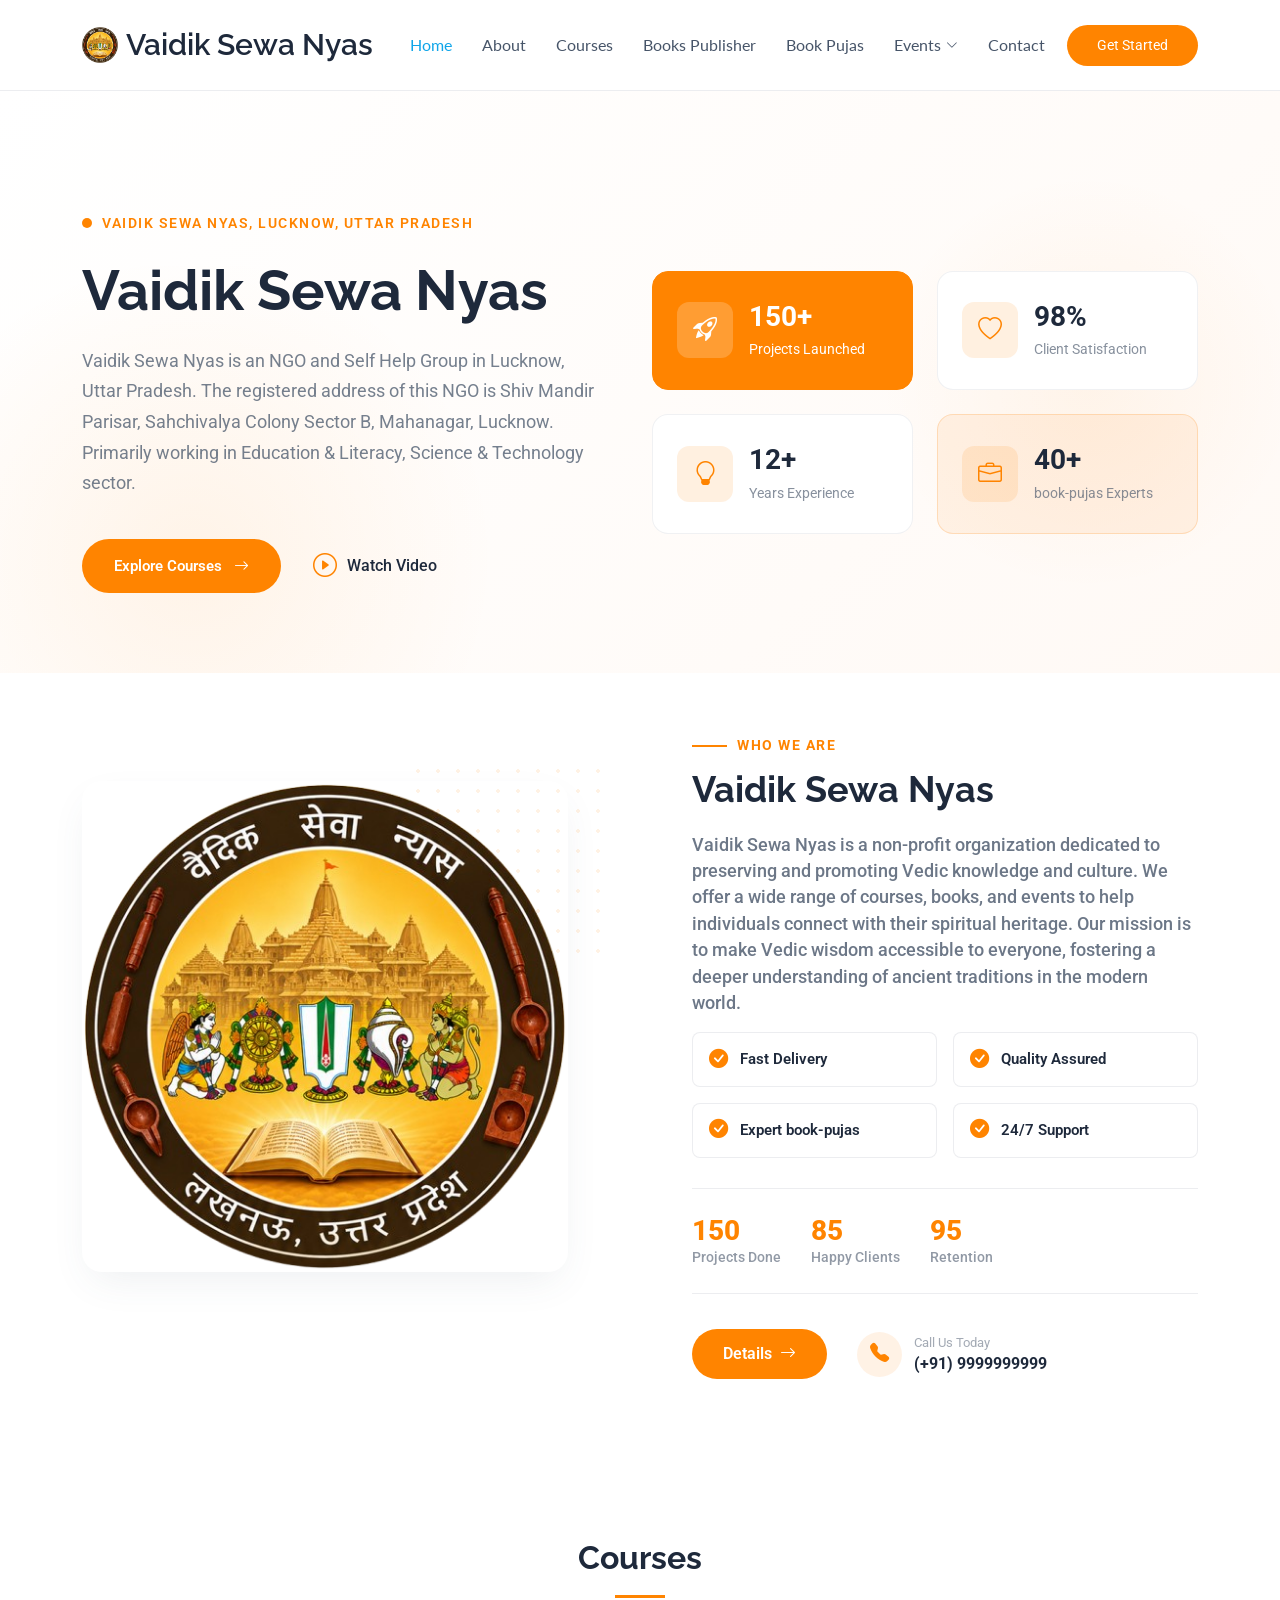
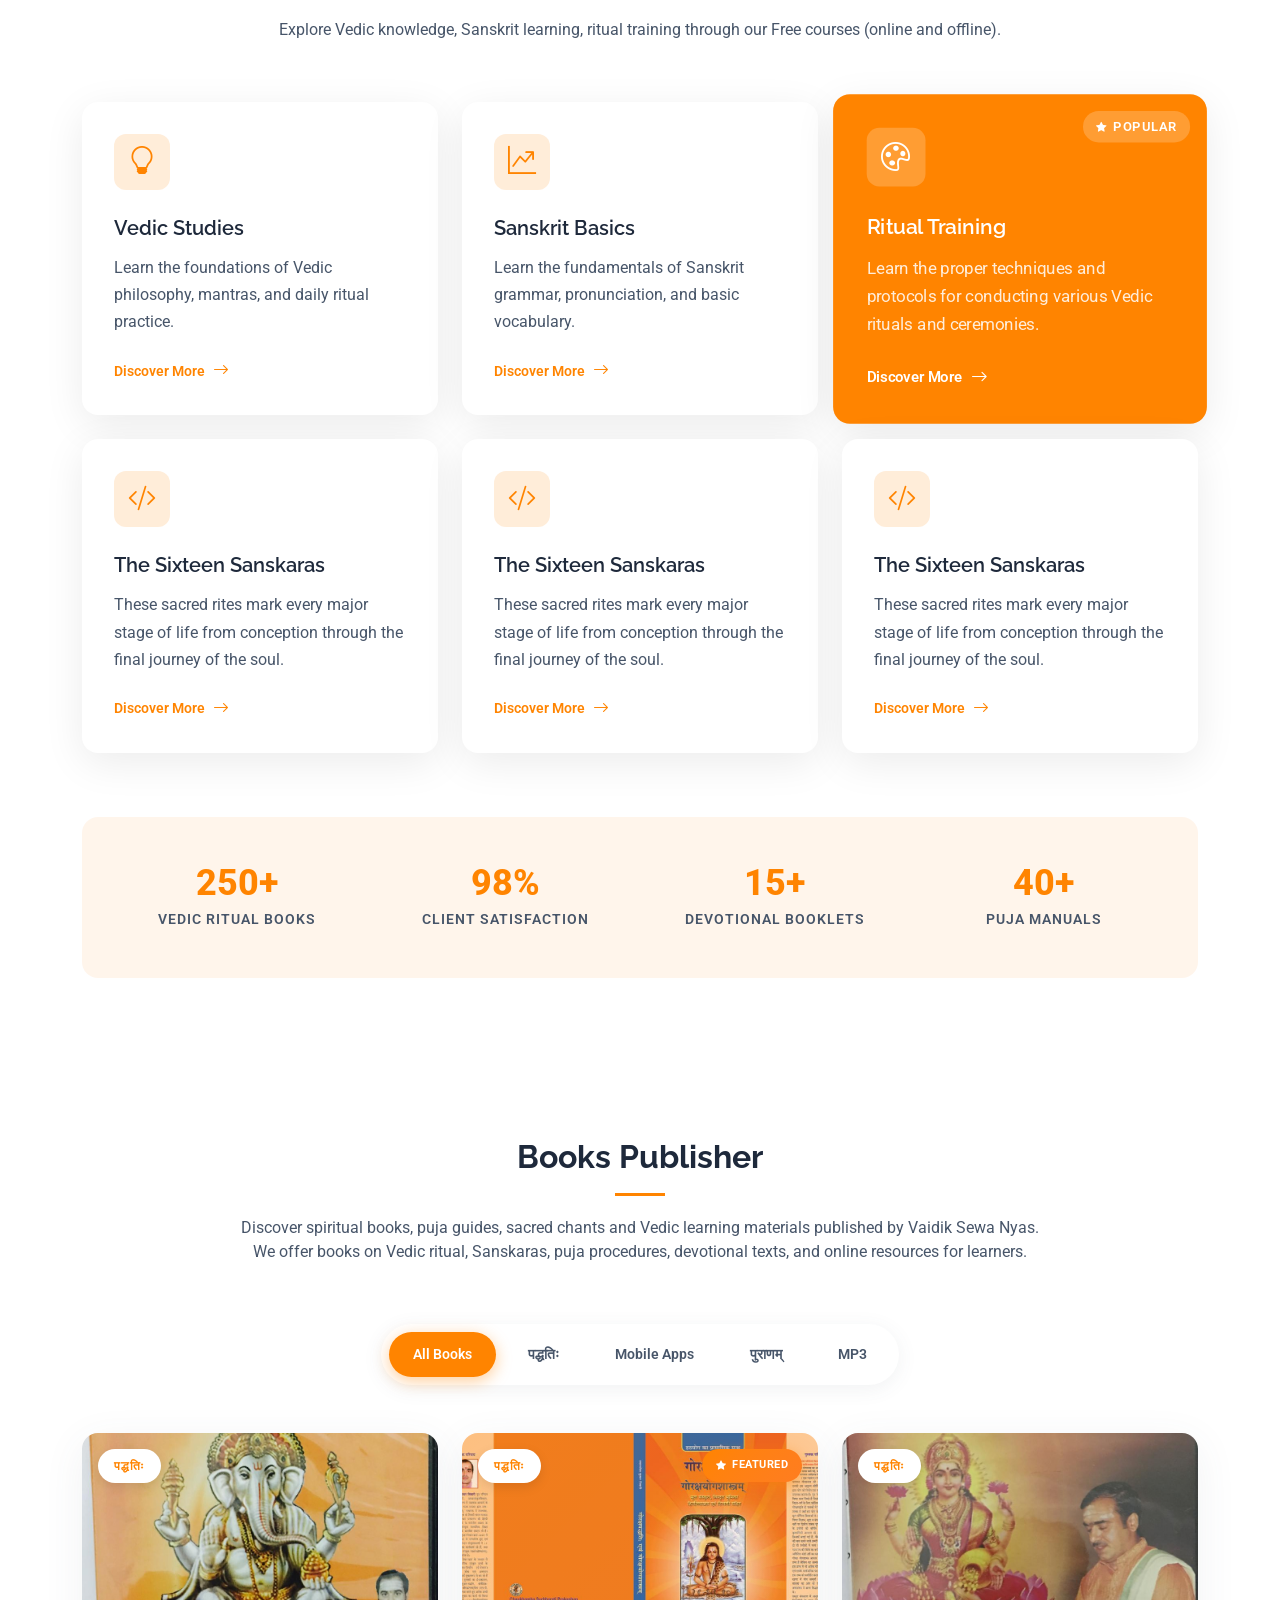
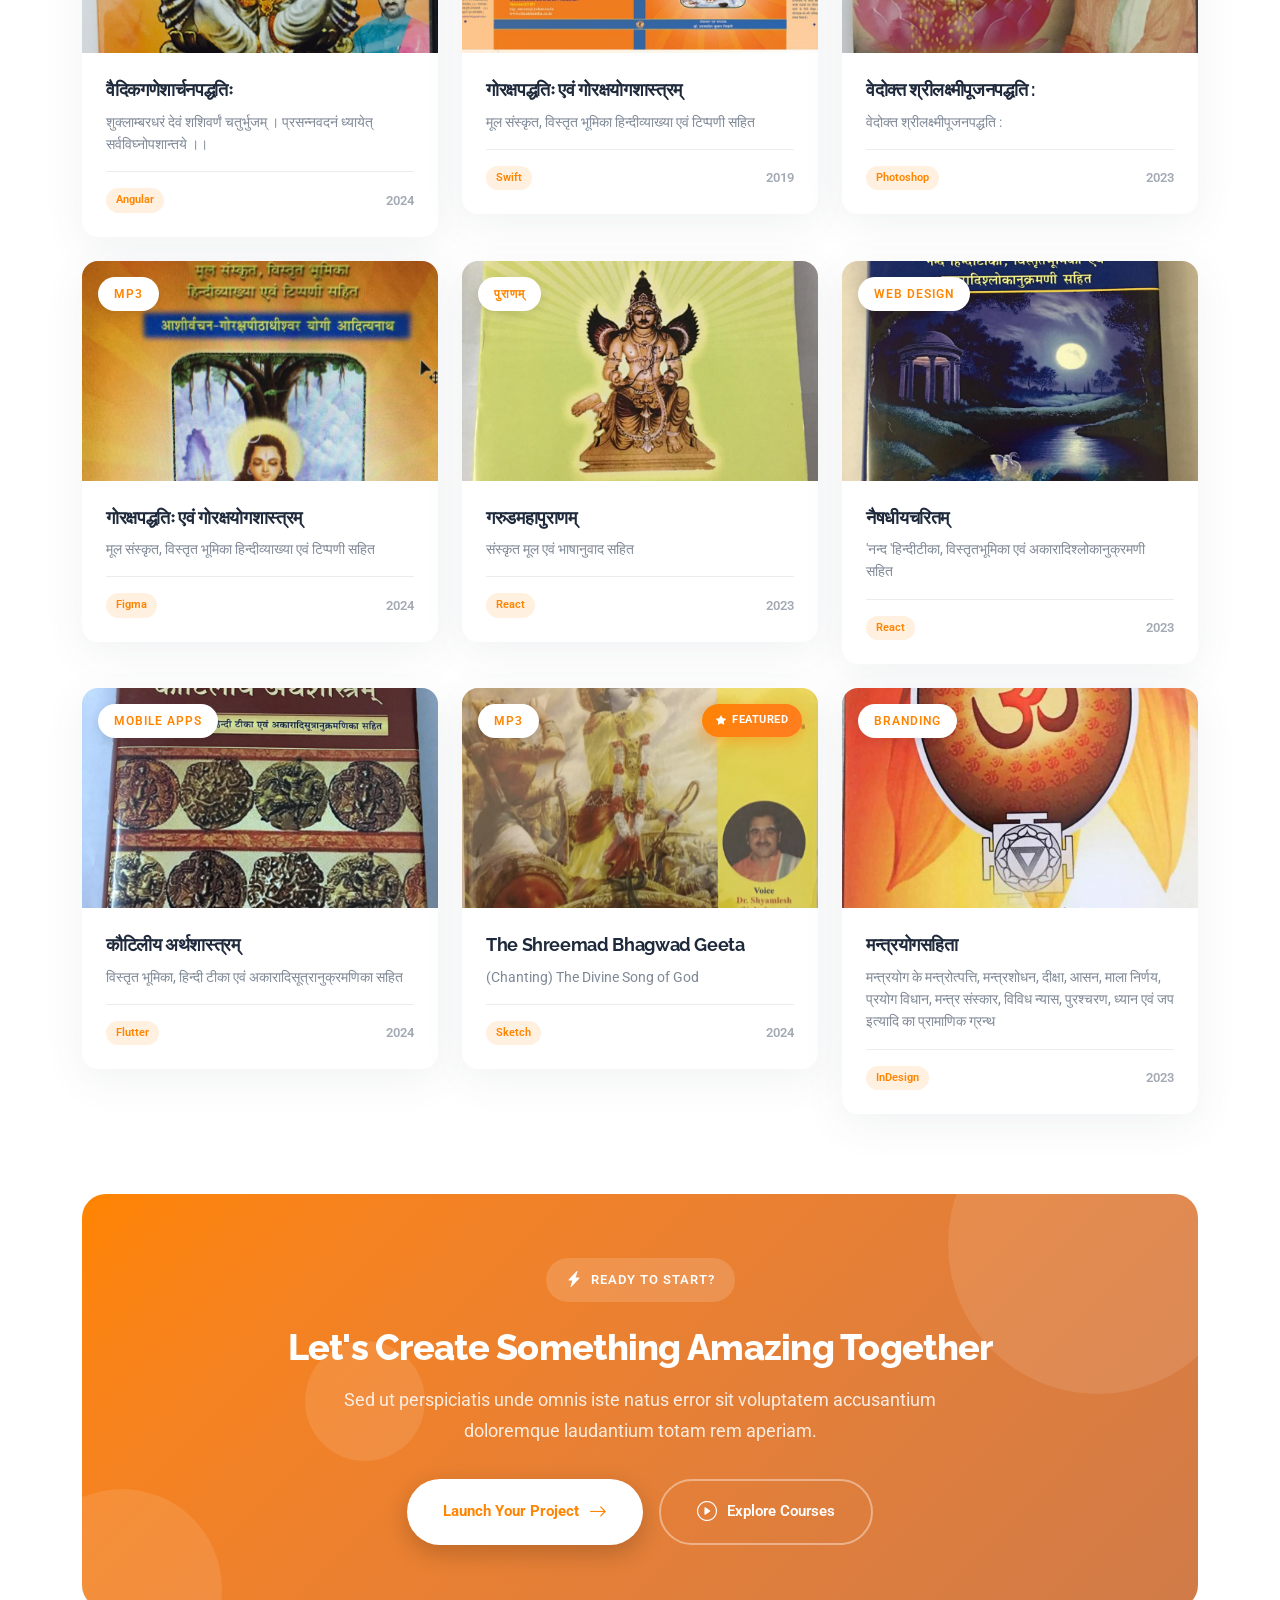
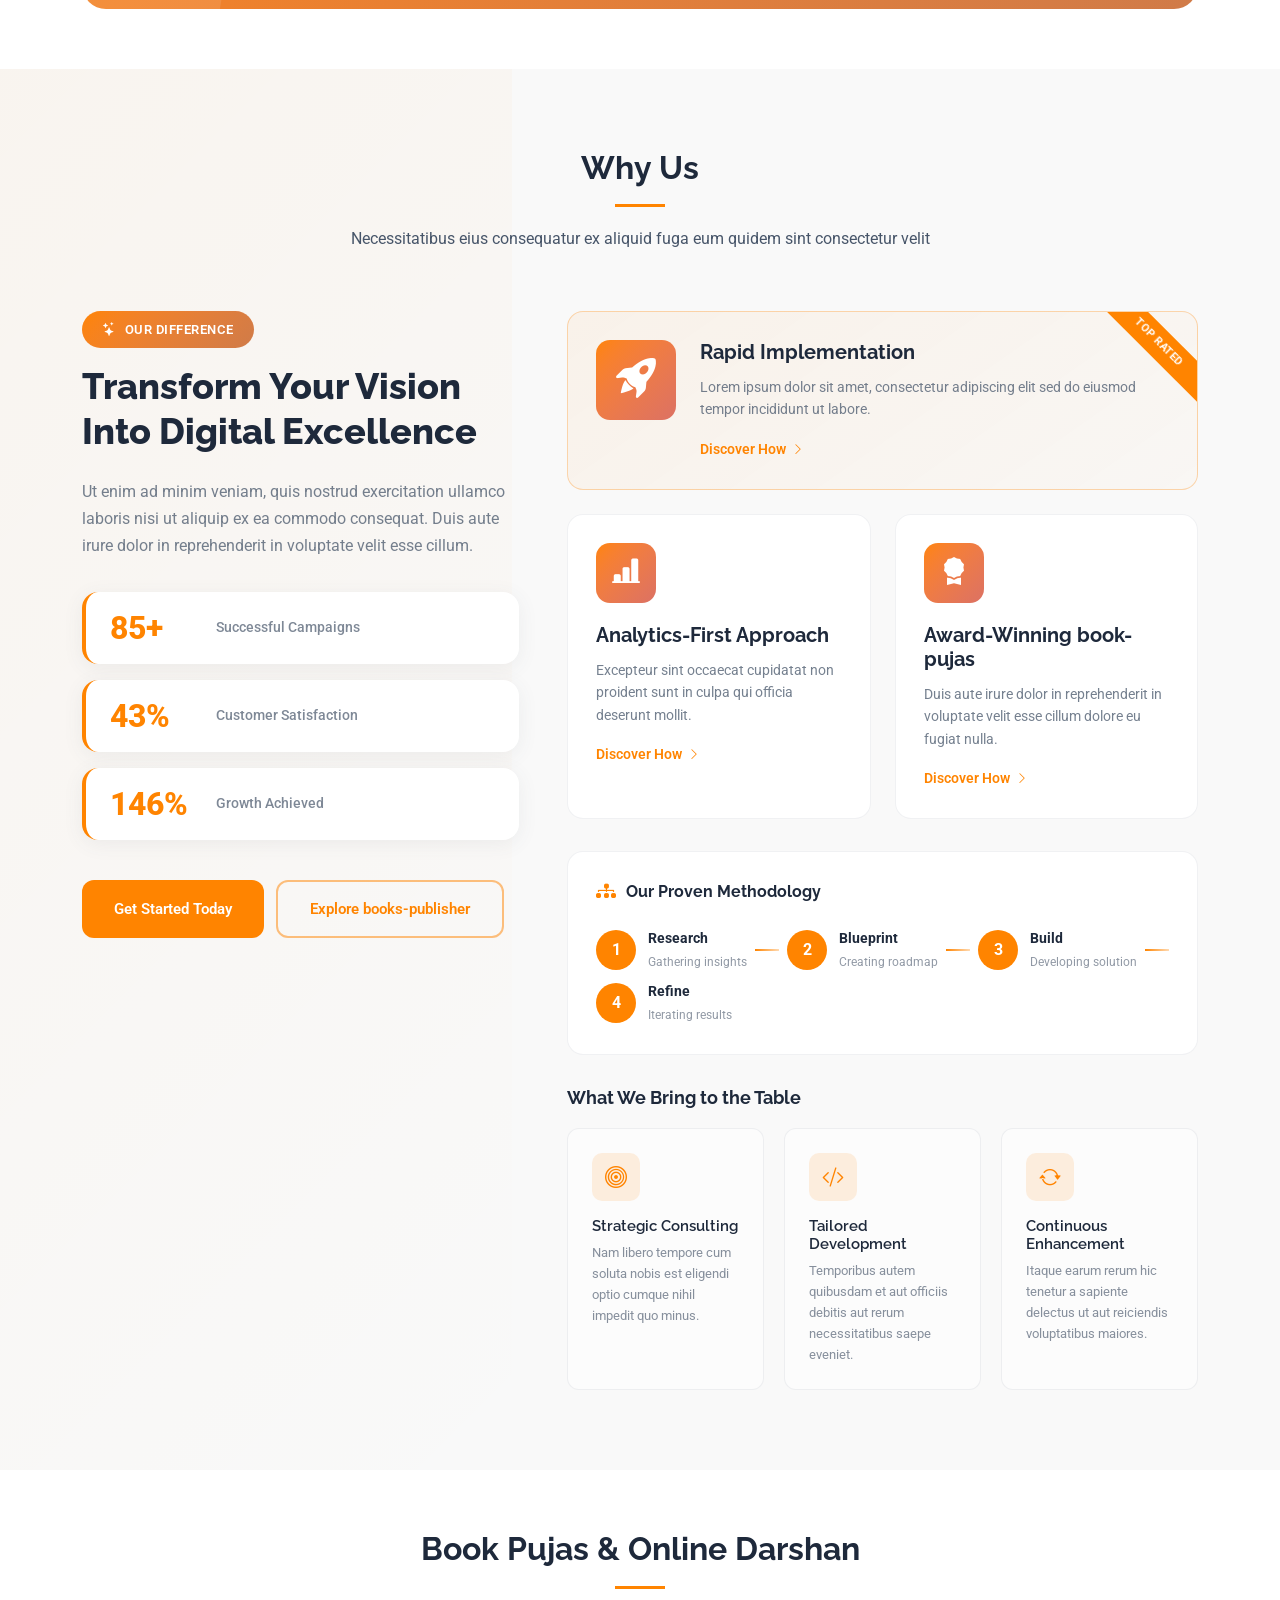
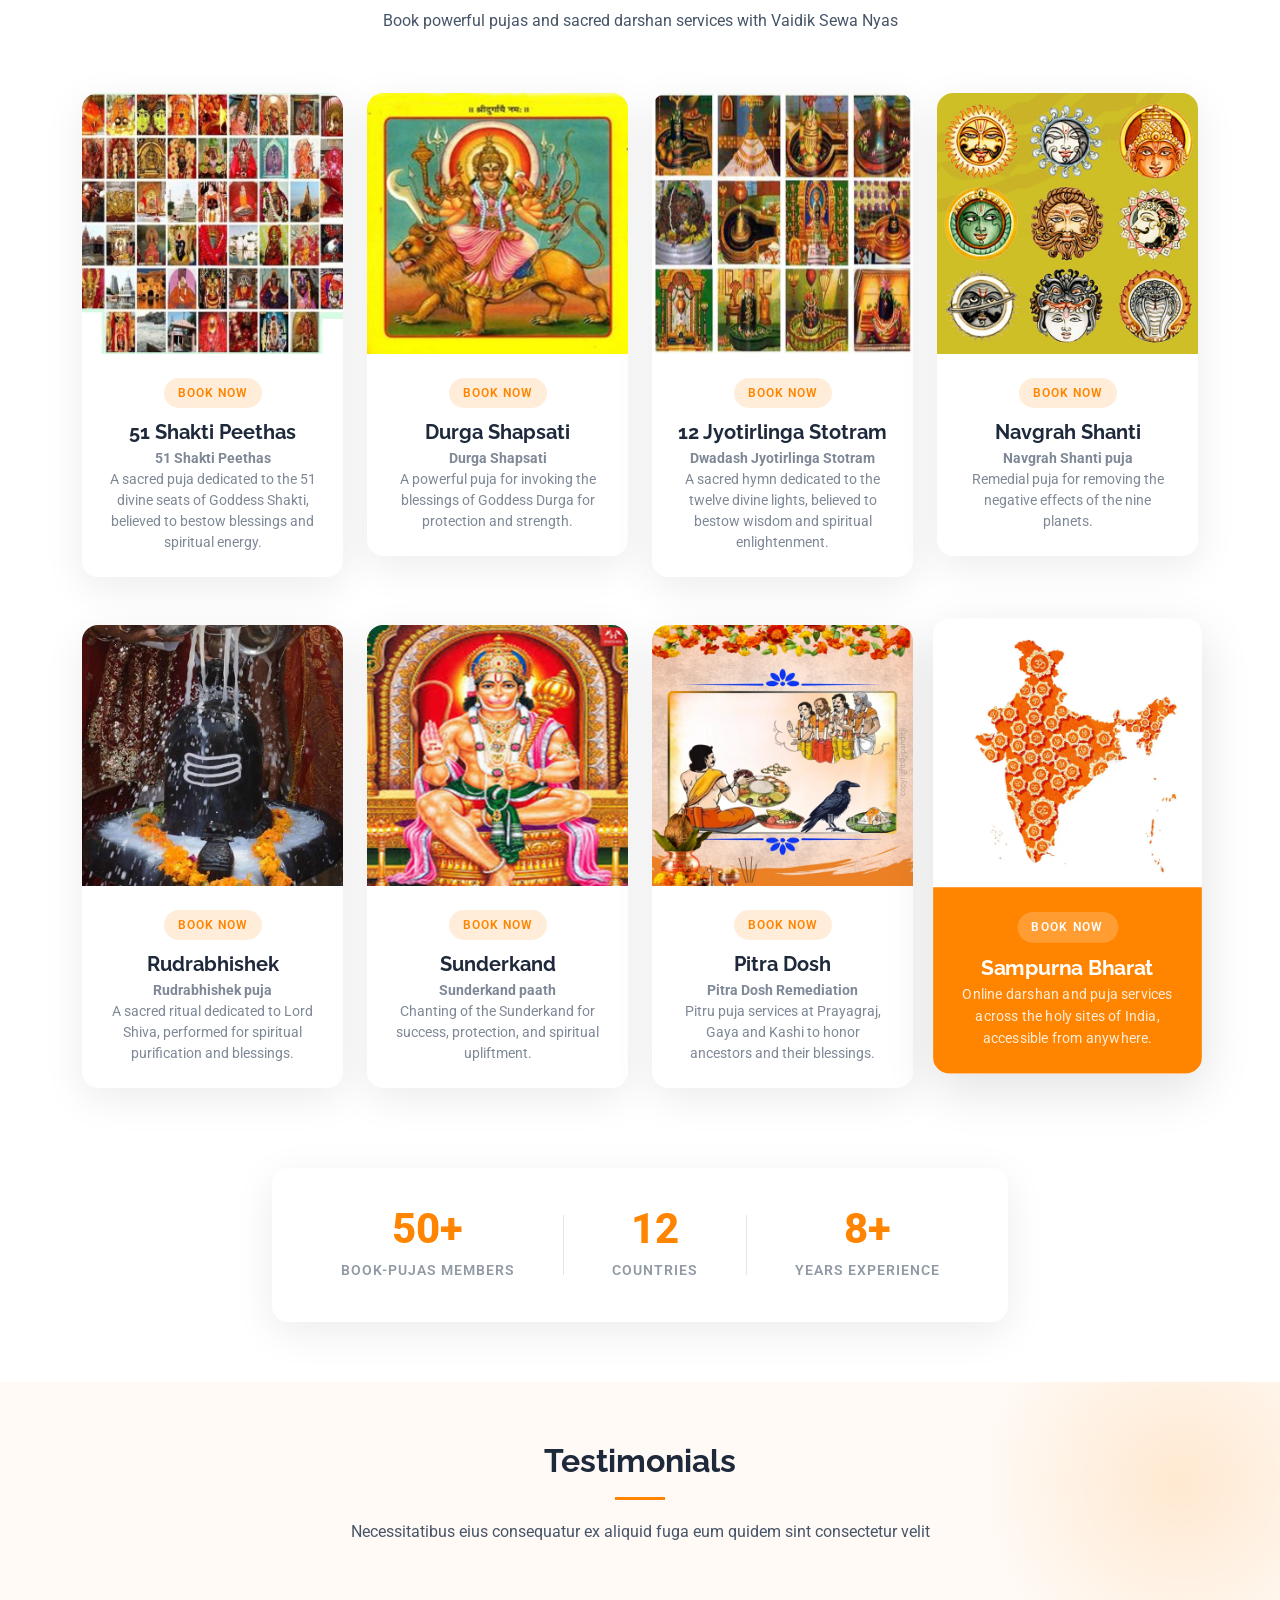
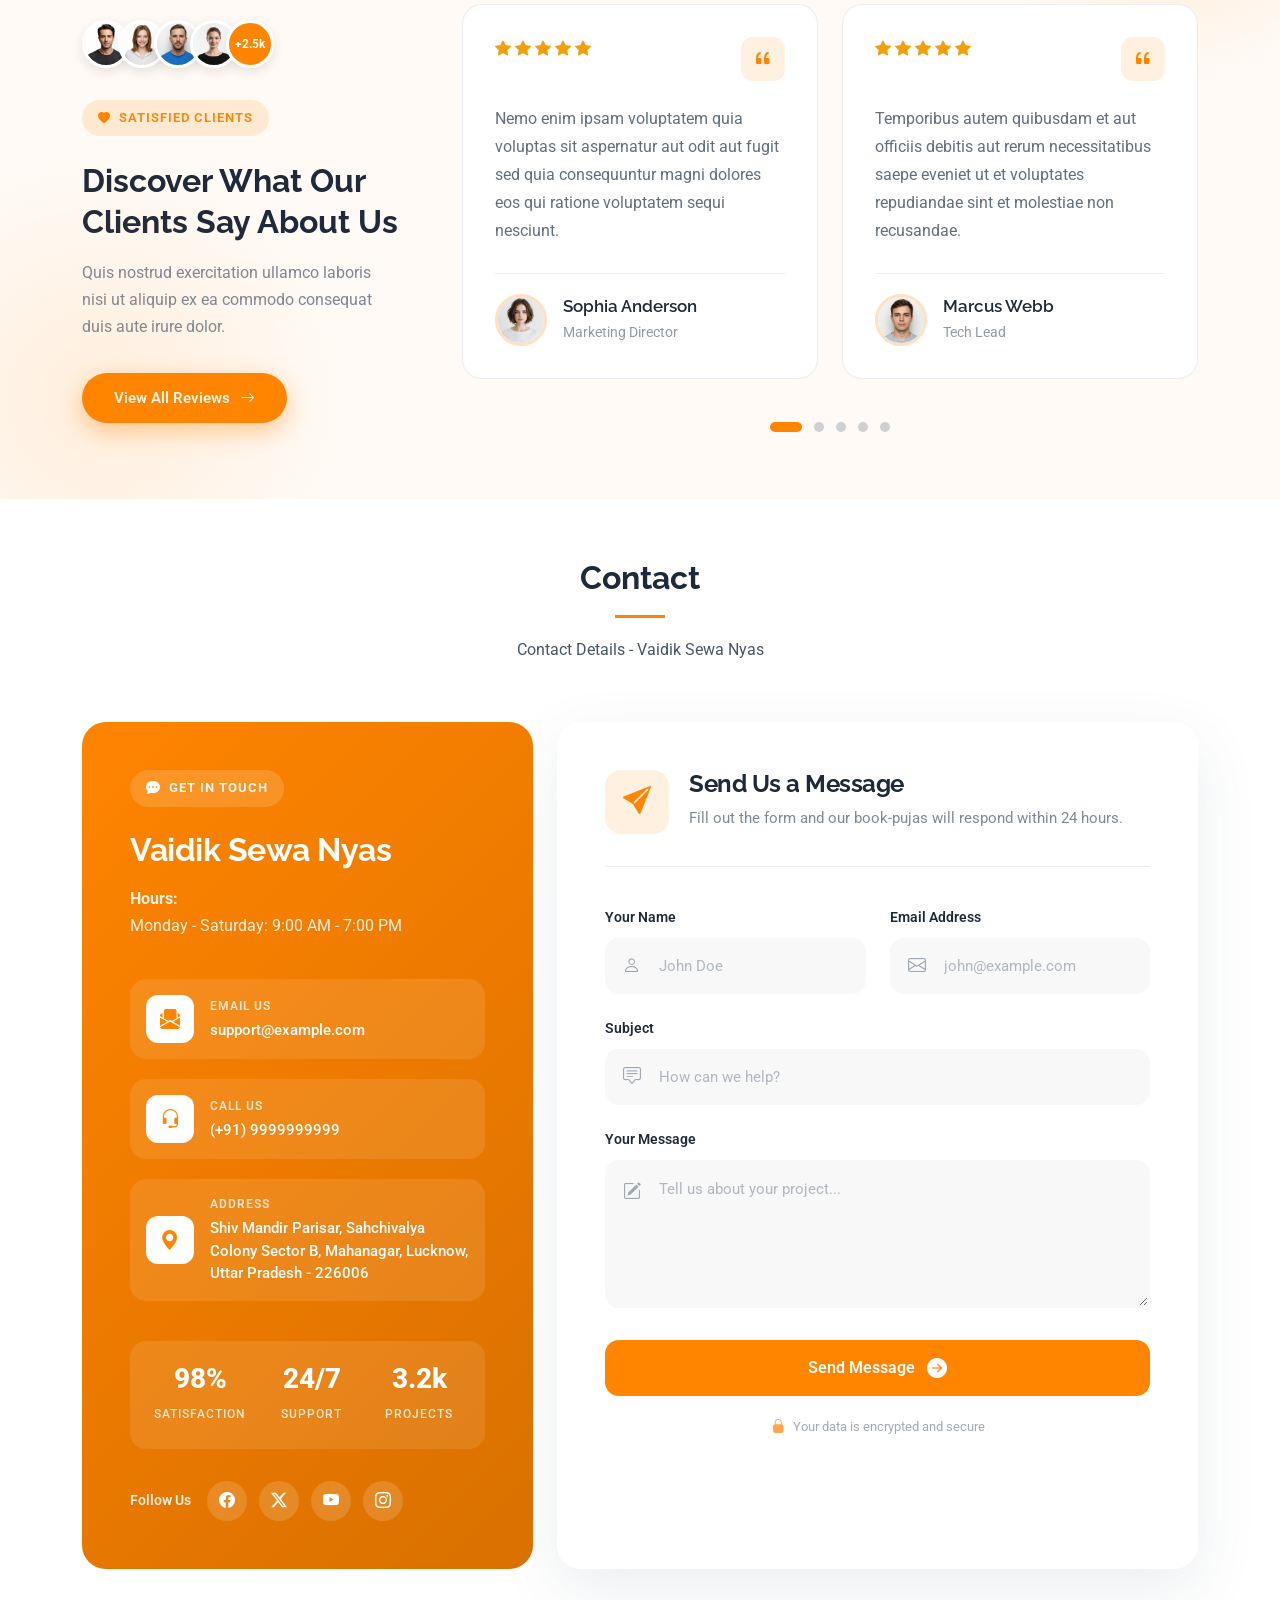
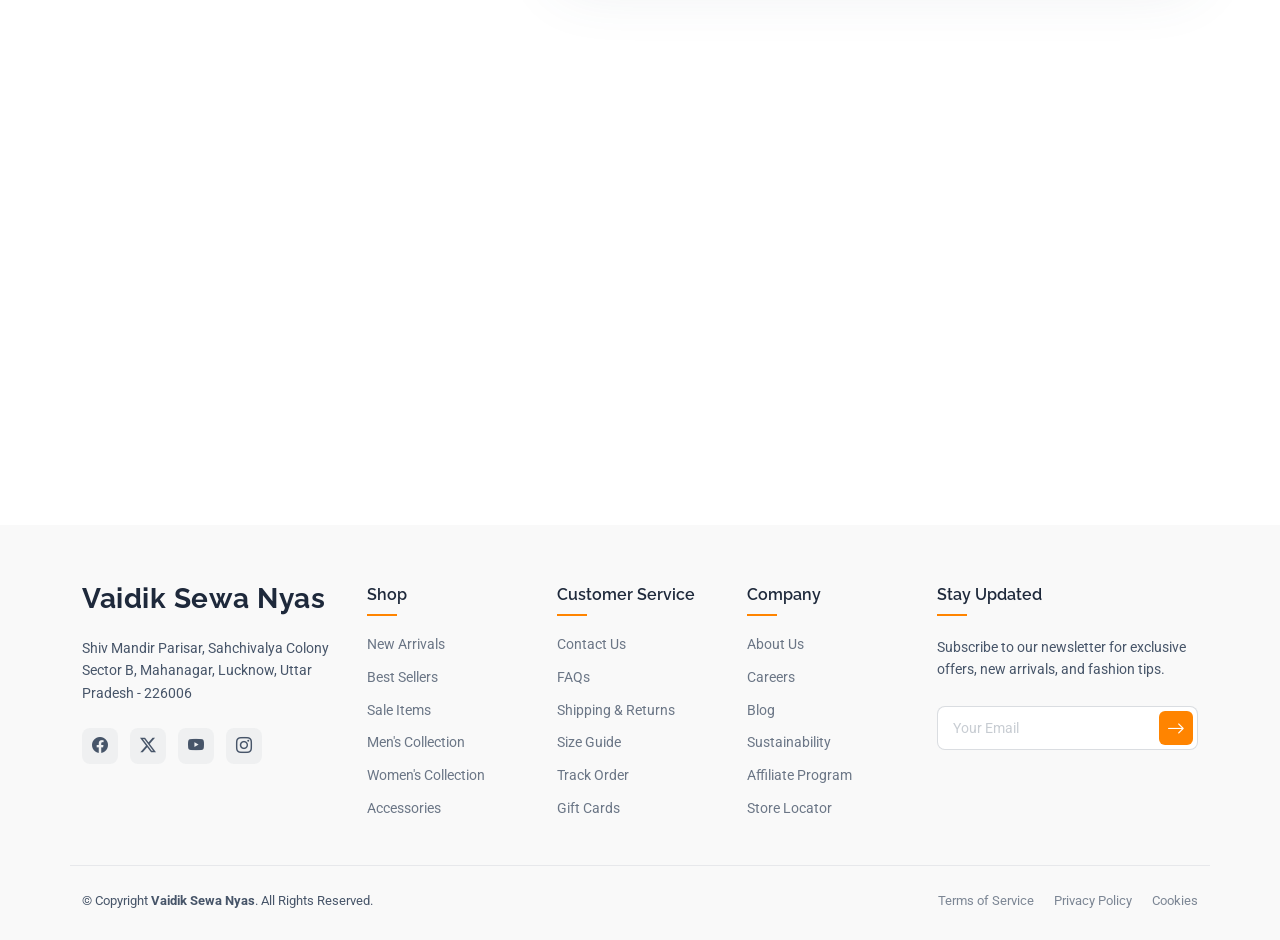
==== index.html @ 961be1db "first commit" ====
<!DOCTYPE html>
<html lang="en">

<head>
  <meta charset="utf-8">
  <meta content="width=device-width, initial-scale=1.0" name="viewport">
  <title>Vaidik Sewa Nyas</title>
  <meta name="description" content="">
  <meta name="keywords" content="">

  <!-- Favicons -->
  <link href="assets/images/favicon.png" rel="icon">
  <link href="assets/images/vaidiksewanyas.png" rel="apple-touch-icon">

  <!-- Fonts -->
  <link href="https://fonts.googleapis.com" rel="preconnect">
  <link href="https://fonts.gstatic.com" rel="preconnect" crossorigin>
  <link href="https://fonts.googleapis.com/css2?family=Roboto:ital,wght@0,100;0,300;0,400;0,500;0,700;0,900;1,100;1,300;1,400;1,500;1,700;1,900&family=Lato:ital,wght@0,100;0,300;0,400;0,700;0,900;1,100;1,300;1,400;1,700;1,900&family=Raleway:ital,wght@0,100;0,200;0,300;0,400;0,500;0,600;0,700;0,800;0,900;1,100;1,200;1,300;1,400;1,500;1,600;1,700;1,800;1,900&display=swap" rel="stylesheet">

  <!-- Vendor CSS Files -->
  <link href="assets/vendor/bootstrap/css/bootstrap.min.css" rel="stylesheet">
  <link href="assets/vendor/bootstrap-icons/bootstrap-icons.css" rel="stylesheet">
  <link href="assets/vendor/aos/aos.css" rel="stylesheet">
  <link href="assets/vendor/glightbox/css/glightbox.min.css" rel="stylesheet">
  <link href="assets/vendor/swiper/swiper-bundle.min.css" rel="stylesheet">

  <!-- Main CSS File -->
  <link href="assets/css/style.css" rel="stylesheet">

</head>

<!-- Elfsight Website Translator | Untitled Website Translator -->
<script src="https://elfsightcdn.com/platform.js" async></script>
<div class="elfsight-app-fd6931a3-665e-41fb-b605-e12c8ddbf60c" data-elfsight-app-lazy></div>

<body class="index-page">

  <header id="header" class="header d-flex align-items-center sticky-top">
    <div class="container position-relative d-flex align-items-center justify-content-between">

      <a href="index.html" class="logo d-flex align-items-center me-auto me-xl-0">
        <!-- Uncomment the line below if you also wish to use an image logo -->
        <img src="assets/images/logo-vaidiksewanyas.png" alt="Vaidik Sewa Nyas Logo">
        <h1 class="sitename">Vaidik Sewa Nyas</h1>
      </a>

      <nav id="navmenu" class="navmenu">
        <ul>
          <li><a href="#hero" class="active">Home</a></li>
          <li><a href="#about">About</a></li>
          <li><a href="#Courses">Courses</a></li>
          <li><a href="#books-publisher">Books Publisher</a></li>
          <li><a href="#book-pujas">Book Pujas</a></li>
          <li class="dropdown"><a href="#"><span>Events</span> <i class="bi bi-chevron-down toggle-dropdown"></i></a>
            <ul>
              <li><a href="#">Magh Mela, Prayagraj</a></li>
              <li class="dropdown"><a href="#"><span>Kumbh (4)</span> <i class="bi bi-chevron-down toggle-dropdown"></i></a>
                <ul>
                  <li><a href="#">Prayagraj Kumbh</a></li>
                  <li><a href="#">Ujjain Kumbh</a></li>
                  <li><a href="#">Haridwar Kumbh</a></li>
                  <li><a href="#">Kashi Kumbh</a></li>
                </ul>
              </li>
            </ul>
          </li>
          <li><a href="#contact">Contact</a></li>
        </ul>
        <i class="mobile-nav-toggle d-xl-none bi bi-list"></i>
      </nav>

      <a class="btn-getstarted" href="index.html#about">Get Started</a>

    </div>
  </header>

  <main class="main">

    <!-- Hero Section -->
    <section id="hero" class="hero section">

      <div class="container" data-aos="fade-up" data-aos-delay="100">

        <div class="row align-items-center gy-5">

          <div class="col-lg-6" data-aos="fade-right" data-aos-delay="200">
            <div class="hero-content">
              <div class="hero-tag" data-aos="fade-up" data-aos-delay="250">
                <span class="tag-dot"></span>
                <span class="tag-text">Vaidik Sewa Nyas, Lucknow, Uttar Pradesh</span>
              </div>

              <h1 class="hero-headline" data-aos="fade-up" data-aos-delay="300">Vaidik Sewa Nyas</h1>

              <p class="hero-text" data-aos="fade-up" data-aos-delay="350">Vaidik Sewa Nyas is an NGO and Self Help Group in Lucknow, Uttar Pradesh. The registered address of this NGO is Shiv Mandir Parisar, Sahchivalya Colony Sector B, Mahanagar, Lucknow. Primarily working in Education & Literacy, Science & Technology sector.</p>

              <div class="hero-cta" data-aos="fade-up" data-aos-delay="400">
                <a href="#Courses" class="cta-button">
                  <span>Explore Courses</span>
                  <i class="bi bi-arrow-right"></i>
                </a>
                <a href="https://www.youtube.com/watch?v=ROOE4DnRFfM" class="glightbox cta-link" data-gallery="hero-video">
                  <i class="bi bi-play-circle"></i>
                  <span>Watch Video</span>
                </a>
              </div>
            </div>
          </div>

          <div class="col-lg-6" data-aos="fade-left" data-aos-delay="300">
            <div class="stats-grid">
              <div class="stat-card stat-card-primary" data-aos="zoom-in" data-aos-delay="350">
                <div class="stat-icon-wrap">
                  <i class="bi bi-rocket-takeoff"></i>
                </div>
                <div class="stat-info">
                  <span class="stat-value">150+</span>
                  <span class="stat-title">Projects Launched</span>
                </div>
              </div>

              <div class="stat-card" data-aos="zoom-in" data-aos-delay="400">
                <div class="stat-icon-wrap">
                  <i class="bi bi-heart"></i>
                </div>
                <div class="stat-info">
                  <span class="stat-value">98%</span>
                  <span class="stat-title">Client Satisfaction</span>
                </div>
              </div>

              <div class="stat-card" data-aos="zoom-in" data-aos-delay="450">
                <div class="stat-icon-wrap">
                  <i class="bi bi-lightbulb"></i>
                </div>
                <div class="stat-info">
                  <span class="stat-value">12+</span>
                  <span class="stat-title">Years Experience</span>
                </div>
              </div>

              <div class="stat-card stat-card-accent" data-aos="zoom-in" data-aos-delay="500">
                <div class="stat-icon-wrap">
                  <i class="bi bi-briefcase"></i>
                </div>
                <div class="stat-info">
                  <span class="stat-value">40+</span>
                  <span class="stat-title">book-pujas Experts</span>
                </div>
              </div>
            </div>
          </div>

        </div>

      </div>

    </section><!-- /Hero Section -->

    <!-- About Section -->
    <section id="about" class="about section">

      <div class="container" data-aos="fade-up" data-aos-delay="100">

        <div class="row gy-5 align-items-center">

          <div class="col-xl-6 aos-init aos-animate" data-aos="fade-right" data-aos-delay="200">
            <div class="about-images-wrapper">
              <div class="image-main">
                <img src="assets/images/logo-vaidiksewanyas.png" alt="Vaidik Sewa Nyas" class="img-fluid">
              </div>
              <div class="shape-pattern"></div>
            </div>
          </div>

          <div class="col-xl-6 aos-init aos-animate" data-aos="fade-left" data-aos-delay="300">
            <div class="about-content">
              <div class="section-subtitle">Who We Are</div>
              <h2>Vaidik Sewa Nyas</h2>
              <p class="lead-text">
                Vaidik Sewa Nyas is a non-profit organization dedicated to preserving and promoting Vedic knowledge and culture. We offer a wide range of courses, books, and events to help individuals connect with their spiritual heritage. Our mission is to make Vedic wisdom accessible to everyone, fostering a deeper understanding of ancient traditions in the modern world.
              </p>
              
              <div class="features-grid">
                <div class="feature-card">
                  <i class="bi bi-check-circle-fill"></i>
                  <span>Fast Delivery</span>
                </div>
                <div class="feature-card">
                  <i class="bi bi-check-circle-fill"></i>
                  <span>Quality Assured</span>
                </div>
                <div class="feature-card">
                  <i class="bi bi-check-circle-fill"></i>
                  <span>Expert book-pujas</span>
                </div>
                <div class="feature-card">
                  <i class="bi bi-check-circle-fill"></i>
                  <span>24/7 Support</span>
                </div>
              </div>

              <div class="stats-row">
                <div class="stat-box">
                  <span class="number purecounter" data-purecounter-start="0" data-purecounter-end="150" data-purecounter-duration="1">150</span>
                  <span class="label">Projects Done</span>
                </div>
                <div class="stat-box">
                  <span class="number purecounter" data-purecounter-start="0" data-purecounter-end="85" data-purecounter-duration="1">85</span>
                  <span class="label">Happy Clients</span>
                </div>
                <div class="stat-box">
                  <span class="number purecounter" data-purecounter-start="0" data-purecounter-end="95" data-purecounter-duration="1">95%</span>
                  <span class="label">Retention</span>
                </div>
              </div>

              <div class="action-buttons">
                <a href="details-page.html" class="btn btn-primary-custom">
                  Details <i class="bi bi-arrow-right"></i>
                </a>
                <div class="contact-info">
                  <div class="icon-box">
                    <i class="bi bi-telephone-fill"></i>
                  </div>
                  <div class="text">
                    <span>Call Us Today</span>
                    <a href="tel:+919999999999">(+91) 9999999999</a>
                  </div>
                </div>
              </div>

            </div>
          </div>

        </div>

      </div>

    </section><!-- /About Section -->

    <!-- Courses Section -->
    <section id="Courses" class="Courses section">

      <!-- Section Title -->
      <div class="container section-title" data-aos="fade-up">
        <h2>Courses</h2>
        <p>Explore Vedic knowledge, Sanskrit learning, ritual training through our Free courses (online and offline).</p>
      </div><!-- End Section Title -->

      <div class="container" data-aos="fade-up" data-aos-delay="100">

        <div class="row g-4">

          <!-- Service Card 1 -->
          <div class="col-lg-4 col-md-6" data-aos="fade-up" data-aos-delay="100">
            <div class="service-card">
              <div class="icon-wrapper">
                <i class="bi bi-lightbulb"></i>
              </div>
              <h3>Vedic Studies</h3>
              <p>Learn the foundations of Vedic philosophy, mantras, and daily ritual practice.</p>
              <a href="service-details.html" class="service-link">
                <span>Discover More</span>
                <i class="bi bi-arrow-right"></i>
              </a>
            </div>
          </div><!-- End Service Card -->

          <!-- Service Card 2 -->
          <div class="col-lg-4 col-md-6" data-aos="fade-up" data-aos-delay="200">
            <div class="service-card">
              <div class="icon-wrapper">
                <i class="bi bi-graph-up-arrow"></i>
              </div>
              <h3>Sanskrit Basics</h3>
              <p>Learn the fundamentals of Sanskrit grammar, pronunciation, and basic vocabulary.</p>
              <a href="service-details.html" class="service-link">
                <span>Discover More</span>
                <i class="bi bi-arrow-right"></i>
              </a>
            </div>
          </div><!-- End Service Card -->

          <!-- Service Card 3 - Featured -->
          <div class="col-lg-4 col-md-6" data-aos="fade-up" data-aos-delay="300">
            <div class="service-card featured">
              <div class="featured-badge">
                <i class="bi bi-star-fill"></i>
                <span>Popular</span>
              </div>
              <div class="icon-wrapper">
                <i class="bi bi-palette"></i>
              </div>
              <h3>Ritual Training</h3>
              <p>Learn the proper techniques and protocols for conducting various Vedic rituals and ceremonies.</p>
              <a href="service-details.html" class="service-link">
                <span>Discover More</span>
                <i class="bi bi-arrow-right"></i>
              </a>
            </div>
          </div><!-- End Service Card -->

          <!-- Service Card 4 -->
          <div class="col-lg-4 col-md-6" data-aos="fade-up" data-aos-delay="100">
            <div class="service-card">
              <div class="icon-wrapper">
                <i class="bi bi-code-slash"></i>
              </div>
              <h3>The Sixteen Sanskaras</h3>
              <p>These sacred rites mark every major stage of life from conception through the final journey of the soul.</p>
              <a href="service-details.html" class="service-link">
                <span>Discover More</span>
                <i class="bi bi-arrow-right"></i>
              </a>
            </div>
          </div><!-- End Service Card -->

          <!-- Service Card 5 -->
          <div class="col-lg-4 col-md-6" data-aos="fade-up" data-aos-delay="100">
            <div class="service-card">
              <div class="icon-wrapper">
                <i class="bi bi-code-slash"></i>
              </div>
              <h3>The Sixteen Sanskaras</h3>
              <p>These sacred rites mark every major stage of life from conception through the final journey of the soul.</p>
              <a href="service-details.html" class="service-link">
                <span>Discover More</span>
                <i class="bi bi-arrow-right"></i>
              </a>
            </div>
          </div><!-- End Service Card -->

          <!-- Service Card 6 -->
          <div class="col-lg-4 col-md-6" data-aos="fade-up" data-aos-delay="100">
            <div class="service-card">
              <div class="icon-wrapper">
                <i class="bi bi-code-slash"></i>
              </div>
              <h3>The Sixteen Sanskaras</h3>
              <p>These sacred rites mark every major stage of life from conception through the final journey of the soul.</p>
              <a href="service-details.html" class="service-link">
                <span>Discover More</span>
                <i class="bi bi-arrow-right"></i>
              </a>
            </div>
          </div><!-- End Service Card -->

        </div>

        <!-- Stats Row -->
        <div class="stats-row" data-aos="fade-up" data-aos-delay="400">
          <div class="row g-4 justify-content-center">
            <div class="col-6 col-md-3">
              <div class="stat-item">
                <span class="stat-number">250+</span>
                <span class="stat-label">Vedic Ritual Books</span>
              </div>
            </div>
            <div class="col-6 col-md-3">
              <div class="stat-item">
                <span class="stat-number">98%</span>
                <span class="stat-label">Client Satisfaction</span>
              </div>
            </div>
            <div class="col-6 col-md-3">
              <div class="stat-item">
                <span class="stat-number">15+</span>
                <span class="stat-label">Devotional Booklets</span>
              </div>
            </div>
            <div class="col-6 col-md-3">
              <div class="stat-item">
                <span class="stat-number">40+</span>
                <span class="stat-label">Puja Manuals</span>
              </div>
            </div>
          </div>
        </div>

      </div>

    </section><!-- /Courses Section -->

    <!-- books-publisher Section -->
    <section id="books-publisher" class="books-publisher section">

      <!-- Section Title -->
      <div class="container section-title" data-aos="fade-up">
        <h2>Books Publisher</h2>
        <p>Discover spiritual books, puja guides, sacred chants and Vedic learning materials published by Vaidik Sewa Nyas.</p>
        <p>We offer books on Vedic ritual, Sanskaras, puja procedures, devotional texts, and online resources for learners.</p>
      </div><!-- End Section Title -->

      <div class="container" data-aos="fade-up" data-aos-delay="100">

        <div class="isotope-layout" data-default-filter="*" data-layout="fitRows" data-sort="original-order">

          <div class="filters-wrapper" data-aos="fade-up" data-aos-delay="100">
            <ul class="books-publisher-filters isotope-filters">
              <li data-filter="*" class="filter-active">All Books</li>
              <li data-filter=".filter-web">पद्धतिः</li>
              <li data-filter=".filter-mobile">Mobile Apps</li>
              <li data-filter=".filter-branding">पुराणम्</li>
              <li data-filter=".filter-ui">MP3</li>
            </ul>
          </div>

          <div class="row g-4 isotope-container" data-aos="fade-up" data-aos-delay="200">

            <div class="col-lg-4 col-md-6 books-publisher-item isotope-item filter-web">
              <div class="project-card">
                <div class="image-wrapper">
                  <img src="assets/images/books-publisher/1.jpeg" alt="Project showcase" class="img-fluid" loading="lazy">
                  <div class="hover-overlay">
                    <div class="overlay-actions">
                      <a href="assets/images/books-publisher/1.jpeg" class="glightbox action-btn" data-gallery="books-publisher">
                        <i class="bi bi-eye"></i>
                      </a>
                      <a href="#" class="action-btn">
                        <i class="bi bi-link-45deg"></i>
                      </a>
                    </div>
                  </div>
                  <span class="category-badge">पद्धतिः</span>
                </div>
                <div class="project-info">
                  <h3>वैदिकगणेशार्चनपद्धतिः</h3>
                  <p>शुक्लाम्बरधरं देवं शशिवर्णं चतुर्भुजम् ।
                  प्रसन्नवदनं ध्यायेत् सर्वविघ्नोपशान्तये ।।</p>
                  <div class="project-meta">
                    <div class="tech-tags">
                      <span>Angular</span>
                    </div>
                    <span class="year">2024</span>
                  </div>
                </div>
              </div>
            </div><!-- End books-publisher Item -->

            <div class="col-lg-4 col-md-6 books-publisher-item isotope-item filter-web">
              <div class="project-card featured">
                <div class="image-wrapper">
                  <img src="assets/images/books-publisher/7.jpeg" alt="Project showcase" class="img-fluid" loading="lazy">
                  <div class="hover-overlay">
                    <div class="overlay-actions">
                      <a href="assets/images/books-publisher/7.jpeg" class="glightbox action-btn" data-gallery="books-publisher">
                        <i class="bi bi-eye"></i>
                      </a>
                      <a href="#" class="action-btn">
                        <i class="bi bi-link-45deg"></i>
                      </a>
                    </div>
                  </div>
                  <span class="category-badge">पद्धतिः</span>
                  <span class="featured-badge"><i class="bi bi-star-fill"></i> Featured</span>
                </div>
                <div class="project-info">
                  <h3>गोरक्षपद्धतिः एवं गोरक्षयोगशास्त्रम्</h3>
                  <p>मूल संस्कृत, विस्तृत भूमिका हिन्दीव्याख्या एवं टिप्पणी सहित</p>
                  <div class="project-meta">
                    <div class="tech-tags">
                      <span>Swift</span>
                    </div>
                    <span class="year">2019</span>
                  </div>
                </div>
              </div>
            </div><!-- End books-publisher Item -->

            <div class="col-lg-4 col-md-6 books-publisher-item isotope-item filter-web">
              <div class="project-card">
                <div class="image-wrapper">
                  <img src="assets/images/books-publisher/3.jpeg" alt="Project showcase" class="img-fluid" loading="lazy">
                  <div class="hover-overlay">
                    <div class="overlay-actions">
                      <a href="assets/images/books-publisher/3.jpeg" class="glightbox action-btn" data-gallery="books-publisher">
                        <i class="bi bi-eye"></i>
                      </a>
                      <a href="#" class="action-btn">
                        <i class="bi bi-link-45deg"></i>
                      </a>
                    </div>
                  </div>
                  <span class="category-badge">पद्धतिः</span>
                </div>
                <div class="project-info">
                  <h3>वेदोक्त श्रीलक्ष्मीपूजनपद्धति :</h3>
                  <p>वेदोक्त श्रीलक्ष्मीपूजनपद्धति :</p>
                  <div class="project-meta">
                    <div class="tech-tags">
                      <span>Photoshop</span>
                    </div>
                    <span class="year">2023</span>
                  </div>
                </div>
              </div>
            </div><!-- End books-publisher Item -->

            <div class="col-lg-4 col-md-6 books-publisher-item isotope-item filter-ui">
              <div class="project-card">
                <div class="image-wrapper">
                  <img src="assets/images/books-publisher/8.jpeg" alt="Project showcase" class="img-fluid" loading="lazy">
                  <div class="hover-overlay">
                    <div class="overlay-actions">
                      <a href="assets/images/books-publisher/8.jpeg" class="glightbox action-btn" data-gallery="books-publisher">
                        <i class="bi bi-eye"></i>
                      </a>
                      <a href="#" class="action-btn">
                        <i class="bi bi-link-45deg"></i>
                      </a>
                    </div>
                  </div>
                  <span class="category-badge">MP3</span>
                </div>
                <div class="project-info">
                  <h3>गोरक्षपद्धतिः एवं गोरक्षयोगशास्त्रम्</h3>
                  <p>मूल संस्कृत, विस्तृत भूमिका हिन्दीव्याख्या एवं टिप्पणी सहित</p>
                  <div class="project-meta">
                    <div class="tech-tags">
                      <span>Figma</span>
                    </div>
                    <span class="year">2024</span>
                  </div>
                </div>
              </div>
            </div><!-- End books-publisher Item -->

            <div class="col-lg-4 col-md-6 books-publisher-item isotope-item filter-branding">
              <div class="project-card">
                <div class="image-wrapper">
                  <img src="assets/images/books-publisher/5.jpeg" alt="Project showcase" class="img-fluid" loading="lazy">
                  <div class="hover-overlay">
                    <div class="overlay-actions">
                      <a href="assets/images/books-publisher/5.jpeg" class="glightbox action-btn" data-gallery="books-publisher">
                        <i class="bi bi-eye"></i>
                      </a>
                      <a href="#" class="action-btn">
                        <i class="bi bi-link-45deg"></i>
                      </a>
                    </div>
                  </div>
                  <span class="category-badge">पुराणम्</span>
                </div>
                <div class="project-info">
                  <h3>गरुडमहापुराणम्</h3>
                  <p>संस्कृत मूल एवं भाषानुवाद सहित</p>
                  <div class="project-meta">
                    <div class="tech-tags">
                      <span>React</span>
                    </div>
                    <span class="year">2023</span>
                  </div>
                </div>
              </div>
            </div><!-- End books-publisher Item -->

            <div class="col-lg-4 col-md-6 books-publisher-item isotope-item filter-web">
              <div class="project-card">
                <div class="image-wrapper">
                  <img src="assets/images/books-publisher/6.jpeg" alt="Project showcase" class="img-fluid" loading="lazy">
                  <div class="hover-overlay">
                    <div class="overlay-actions">
                      <a href="assets/images/books-publisher/6.jpeg" class="glightbox action-btn" data-gallery="books-publisher">
                        <i class="bi bi-eye"></i>
                      </a>
                      <a href="#" class="action-btn">
                        <i class="bi bi-link-45deg"></i>
                      </a>
                    </div>
                  </div>
                  <span class="category-badge">Web Design</span>
                </div>
                <div class="project-info">
                  <h3>नैषधीयचरितम्</h3>
                  <p>'नन्द 'हिन्दीटीका, विस्तृतभूमिका एवं अकारादिश्लोकानुक्रमणी सहित</p>
                  <div class="project-meta">
                    <div class="tech-tags">
                      <span>React</span>
                    </div>
                    <span class="year">2023</span>
                  </div>
                </div>
              </div>
            </div><!-- End books-publisher Item -->

            <div class="col-lg-4 col-md-6 books-publisher-item isotope-item filter-mobile">
              <div class="project-card">
                <div class="image-wrapper">
                  <img src="assets/images/books-publisher/4.jpeg" alt="Project showcase" class="img-fluid" loading="lazy">
                  <div class="hover-overlay">
                    <div class="overlay-actions">
                      <a href="assets/images/books-publisher/4.jpeg" class="glightbox action-btn" data-gallery="books-publisher">
                        <i class="bi bi-eye"></i>
                      </a>
                      <a href="#" class="action-btn">
                        <i class="bi bi-link-45deg"></i>
                      </a>
                    </div>
                  </div>
                  <span class="category-badge">Mobile Apps</span>
                </div>
                <div class="project-info">
                  <h3>कौटिलीय अर्थशास्त्रम्</h3>
                  <p>विस्तृत भूमिका, हिन्दी टीका एवं अकारादिसूत्रानुक्रमणिका सहित</p>
                  <div class="project-meta">
                    <div class="tech-tags">
                      <span>Flutter</span>
                    </div>
                    <span class="year">2024</span>
                  </div>
                </div>
              </div>
            </div><!-- End books-publisher Item -->

            <div class="col-lg-4 col-md-6 books-publisher-item isotope-item filter-ui">
              <div class="project-card featured">
                <div class="image-wrapper">
                  <img src="assets/images/books-publisher/2.jpeg" alt="Project showcase" class="img-fluid" loading="lazy">
                  <div class="hover-overlay">
                    <div class="overlay-actions">
                      <a href="assets/images/books-publisher/2.jpeg" class="glightbox action-btn" data-gallery="books-publisher">
                        <i class="bi bi-eye"></i>
                      </a>
                      <a href="#" class="action-btn">
                        <i class="bi bi-link-45deg"></i>
                      </a>
                    </div>
                  </div>
                  <span class="category-badge">MP3</span>
                  <span class="featured-badge"><i class="bi bi-star-fill"></i> Featured</span>
                </div>
                <div class="project-info">
                  <h3>The Shreemad Bhagwad Geeta</h3>
                  <p>(Chanting) The Divine Song of God</p>
                  <div class="project-meta">
                    <div class="tech-tags">
                      <span>Sketch</span>
                    </div>
                    <span class="year">2024</span>
                  </div>
                </div>
              </div>
            </div><!-- End books-publisher Item -->

            <div class="col-lg-4 col-md-6 books-publisher-item isotope-item filter-branding">
              <div class="project-card">
                <div class="image-wrapper">
                  <img src="assets/images/books-publisher/9.jpeg" alt="Project showcase" class="img-fluid" loading="lazy">
                  <div class="hover-overlay">
                    <div class="overlay-actions">
                      <a href="assets/images/books-publisher/9.jpeg" class="glightbox action-btn" data-gallery="books-publisher">
                        <i class="bi bi-eye"></i>
                      </a>
                      <a href="#" class="action-btn">
                        <i class="bi bi-link-45deg"></i>
                      </a>
                    </div>
                  </div>
                  <span class="category-badge">Branding</span>
                </div>
                <div class="project-info">
                  <h3>मन्त्रयोगसहिता</h3>
                  <p>मन्त्रयोग के मन्त्रोत्पत्ति, मन्त्रशोधन, दीक्षा, आसन, माला निर्णय, प्रयोग विधान, मन्त्र संस्कार, विविध न्यास, पुरश्चरण, ध्यान एवं जप इत्यादि का प्रामाणिक ग्रन्थ</p>
                  <div class="project-meta">
                    <div class="tech-tags">
                      <span>InDesign</span>
                    </div>
                    <span class="year">2023</span>
                  </div>
                </div>
              </div>
            </div><!-- End books-publisher Item -->

          </div><!-- End books-publisher Container -->

        </div>

        <div class="cta-section" data-aos="zoom-in" data-aos-delay="300">
          <div class="cta-content">
            <span class="cta-label"><i class="bi bi-lightning-charge-fill"></i> Ready to Start?</span>
            <h3>Let's Create Something Amazing Together</h3>
            <p>Sed ut perspiciatis unde omnis iste natus error sit voluptatem accusantium doloremque laudantium totam rem aperiam.</p>
            <div class="cta-buttons">
              <a href="#contact" class="btn-cta-primary">Launch Your Project <i class="bi bi-arrow-right"></i></a>
              <a href="#Courses" class="btn-cta-secondary"><i class="bi bi-play-circle"></i> Explore Courses</a>
            </div>
          </div>
          <div class="cta-decoration">
            <div class="floating-shape shape-1"></div>
            <div class="floating-shape shape-2"></div>
            <div class="floating-shape shape-3"></div>
          </div>
        </div>

      </div>

    </section><!-- /books-publisher Section -->

    <!-- Why Us Section -->
    <section id="why-us" class="why-us section light-background">

      <!-- Section Title -->
      <div class="container section-title" data-aos="fade-up">
        <h2>Why Us</h2>
        <p>Necessitatibus eius consequatur ex aliquid fuga eum quidem sint consectetur velit</p>
      </div><!-- End Section Title -->

      <div class="container" data-aos="fade-up" data-aos-delay="100">

        <div class="row g-5">
          <div class="col-lg-5" data-aos="fade-right" data-aos-delay="200">
            <div class="sidebar-content">
              <div class="badge-wrapper">
                <span class="section-badge"><i class="bi bi-stars"></i> Our Difference</span>
              </div>
              <h2>Transform Your Vision Into Digital Excellence</h2>
              <p class="description">Ut enim ad minim veniam, quis nostrud exercitation ullamco laboris nisi ut aliquip ex ea commodo consequat. Duis aute irure dolor in reprehenderit in voluptate velit esse cillum.</p>

              <div class="stat-cards">
                <div class="stat-card" data-aos="zoom-in" data-aos-delay="300">
                  <div class="stat-value">
                    <span class="purecounter" data-purecounter-start="0" data-purecounter-end="180" data-purecounter-duration="2">180</span>+
                  </div>
                  <div class="stat-text">Successful Campaigns</div>
                </div>
                <div class="stat-card" data-aos="zoom-in" data-aos-delay="350">
                  <div class="stat-value">
                    <span class="purecounter" data-purecounter-start="0" data-purecounter-end="95" data-purecounter-duration="2">95</span>%
                  </div>
                  <div class="stat-text">Customer Satisfaction</div>
                </div>
                <div class="stat-card" data-aos="zoom-in" data-aos-delay="400">
                  <div class="stat-value">
                    <span class="purecounter" data-purecounter-start="0" data-purecounter-end="320" data-purecounter-duration="2">320</span>%
                  </div>
                  <div class="stat-text">Growth Achieved</div>
                </div>
              </div>

              <div class="action-buttons">
                <a href="#" class="btn-main">Get Started Today</a>
                <a href="#" class="btn-outline">Explore books-publisher</a>
              </div>
            </div>
          </div>

          <div class="col-lg-7" data-aos="fade-left" data-aos-delay="200">
            <div class="features-grid">
              <div class="feature-box highlight" data-aos="fade-up" data-aos-delay="250">
                <div class="feature-ribbon">Top Rated</div>
                <div class="feature-icon">
                  <i class="bi bi-rocket-takeoff-fill"></i>
                </div>
                <div class="feature-content">
                  <h4>Rapid Implementation</h4>
                  <p>Lorem ipsum dolor sit amet, consectetur adipiscing elit sed do eiusmod tempor incididunt ut labore.</p>
                  <a href="#" class="feature-link">Discover How <i class="bi bi-chevron-right"></i></a>
                </div>
              </div><!-- End Feature Box -->

              <div class="feature-box" data-aos="fade-up" data-aos-delay="300">
                <div class="feature-icon">
                  <i class="bi bi-bar-chart-line-fill"></i>
                </div>
                <div class="feature-content">
                  <h4>Analytics-First Approach</h4>
                  <p>Excepteur sint occaecat cupidatat non proident sunt in culpa qui officia deserunt mollit.</p>
                  <a href="#" class="feature-link">Discover How <i class="bi bi-chevron-right"></i></a>
                </div>
              </div><!-- End Feature Box -->

              <div class="feature-box" data-aos="fade-up" data-aos-delay="350">
                <div class="feature-icon">
                  <i class="bi bi-award-fill"></i>
                </div>
                <div class="feature-content">
                  <h4>Award-Winning book-pujas</h4>
                  <p>Duis aute irure dolor in reprehenderit in voluptate velit esse cillum dolore eu fugiat nulla.</p>
                  <a href="#" class="feature-link">Discover How <i class="bi bi-chevron-right"></i></a>
                </div>
              </div><!-- End Feature Box -->
            </div>

            <div class="process-timeline" data-aos="fade-up" data-aos-delay="400">
              <h5 class="timeline-title"><i class="bi bi-diagram-3-fill"></i> Our Proven Methodology</h5>
              <div class="timeline-steps">
                <div class="timeline-step">
                  <div class="step-marker">1</div>
                  <div class="step-info">
                    <strong>Research</strong>
                    <span>Gathering insights</span>
                  </div>
                </div>
                <div class="timeline-connector"></div>
                <div class="timeline-step">
                  <div class="step-marker">2</div>
                  <div class="step-info">
                    <strong>Blueprint</strong>
                    <span>Creating roadmap</span>
                  </div>
                </div>
                <div class="timeline-connector"></div>
                <div class="timeline-step">
                  <div class="step-marker">3</div>
                  <div class="step-info">
                    <strong>Build</strong>
                    <span>Developing solution</span>
                  </div>
                </div>
                <div class="timeline-connector"></div>
                <div class="timeline-step">
                  <div class="step-marker">4</div>
                  <div class="step-info">
                    <strong>Refine</strong>
                    <span>Iterating results</span>
                  </div>
                </div>
              </div>
            </div>

            <div class="capabilities-section" data-aos="fade-up" data-aos-delay="450">
              <h5 class="capabilities-heading">What We Bring to the Table</h5>
              <div class="capabilities-grid">
                <div class="capability-card">
                  <div class="capability-icon">
                    <i class="bi bi-bullseye"></i>
                  </div>
                  <h6>Strategic Consulting</h6>
                  <p>Nam libero tempore cum soluta nobis est eligendi optio cumque nihil impedit quo minus.</p>
                </div>
                <div class="capability-card">
                  <div class="capability-icon">
                    <i class="bi bi-code-slash"></i>
                  </div>
                  <h6>Tailored Development</h6>
                  <p>Temporibus autem quibusdam et aut officiis debitis aut rerum necessitatibus saepe eveniet.</p>
                </div>
                <div class="capability-card">
                  <div class="capability-icon">
                    <i class="bi bi-arrow-repeat"></i>
                  </div>
                  <h6>Continuous Enhancement</h6>
                  <p>Itaque earum rerum hic tenetur a sapiente delectus ut aut reiciendis voluptatibus maiores.</p>
                </div>
              </div>
            </div>
          </div>
        </div>

      </div>

    </section><!-- /Why Us Section -->

    <!-- book-pujas Section -->
    <section id="book-pujas" class="book-pujas section">

      <!-- Section Title -->
      <div class="container section-title" data-aos="fade-up">
        <h2>Book Pujas & Online Darshan</h2>
        <p>Book powerful pujas and sacred darshan services with Vaidik Sewa Nyas</p>
      </div><!-- End Section Title -->

      <div class="container" data-aos="fade-up" data-aos-delay="100">

        <div class="row gy-5">

          <!-- book-pujas Member 1 -->
          <div class="col-lg-3 col-md-6" data-aos="fade-up" data-aos-delay="100">
            <div class="book-pujas-card">
              <div class="member-img">
                <img src="assets/images/book-pujas/all-the-51-shakti-peethas.jpg" class="img-fluid" alt="book-pujas Member">
                <div class="social-overlay">
                  <div class="social-links">
                    <a href="service-details.html"><i class="bi bi-link"></i></a>
                  </div>
                </div>
              </div>
              <div class="member-info">
                <span class="member-badge">Book now</span>
                <h4>51 Shakti Peethas</h4>
                <p><b>51 Shakti Peethas</b></p>
                <p>A sacred puja dedicated to the 51 divine seats of Goddess Shakti, believed to bestow blessings and spiritual energy.</p>
              </div>
            </div>
          </div><!-- End book-pujas Member -->

          <!-- book-pujas Member 2 -->
          <div class="col-lg-3 col-md-6" data-aos="fade-up" data-aos-delay="100">
            <div class="book-pujas-card">
              <div class="member-img">
                <img src="assets/images/book-pujas/Durga shapsati.jpg" class="img-fluid" alt="book-pujas Member">
                <div class="social-overlay">
                  <div class="social-links">
                    <a href="service-details.html"><i class="bi bi-link"></i></a>
                  </div>
                </div>
              </div>
              <div class="member-info">
                <span class="member-badge">Book now</span>
                <h4>Durga Shapsati</h4>
                <p><b>Durga Shapsati</b></p>
                <p>A powerful puja for invoking the blessings of Goddess Durga for protection and strength.</p>
              </div>
            </div>
          </div><!-- End book-pujas Member -->

          <!-- book-pujas Member 3 - Featured -->
          <div class="col-lg-3 col-md-6" data-aos="fade-up" data-aos-delay="100">
            <div class="book-pujas-card">
              <div class="member-img">
                <img src="assets/images/book-pujas/dwadash-jyotirlinga-stotram.jpg" class="img-fluid" alt="book-pujas Member">
                <div class="social-overlay">
                  <div class="social-links">
                    <a href="service-details.html"><i class="bi bi-link"></i></a>
                  </div>
                </div>
              </div>
              <div class="member-info">
                <span class="member-badge">Book now</span>
                <h4>12 Jyotirlinga Stotram</h4>
                <p><b>Dwadash Jyotirlinga Stotram</b></p>
                <p>A sacred hymn dedicated to the twelve divine lights, believed to bestow wisdom and spiritual enlightenment.</p>
              </div>
            </div>
          </div><!-- End book-pujas Member -->

          <!-- book-pujas Member 4 -->
          <div class="col-lg-3 col-md-6" data-aos="fade-up" data-aos-delay="100">
            <div class="book-pujas-card">
              <div class="member-img">
                <img src="assets/images/book-pujas/Navgrah Shanti.png" class="img-fluid" alt="book-pujas Member">
                <div class="social-overlay">
                  <div class="social-links">
                    <a href="service-details.html"><i class="bi bi-link"></i></a>
                  </div>
                </div>
              </div>
              <div class="member-info">
                <span class="member-badge">Book now</span>
                <h4>Navgrah Shanti</h4>
                <p><b>Navgrah Shanti puja</b></p>
                <p>Remedial puja for removing the negative effects of the nine planets.</p>
              </div>
            </div>
          </div><!-- End book-pujas Member -->

          <!-- book-pujas Member 5 -->
          <div class="col-lg-3 col-md-6" data-aos="fade-up" data-aos-delay="100">
            <div class="book-pujas-card">
              <div class="member-img">
                <img src="assets/images/book-pujas/RUDRABHISHEK.jpg" class="img-fluid" alt="book-pujas Member">
                <div class="social-overlay">
                  <div class="social-links">
                    <a href="service-details.html"><i class="bi bi-link"></i></a>
                  </div>
                </div>
              </div>
              <div class="member-info">
                <span class="member-badge">Book now</span>
                <h4>Rudrabhishek</h4>
                <p><b>Rudrabhishek puja</b></p>
                <p>A sacred ritual dedicated to Lord Shiva, performed for spiritual purification and blessings.</p>
              </div>
            </div>
          </div><!-- End book-pujas Member -->

          <!-- book-pujas Member 6 -->
          <div class="col-lg-3 col-md-6" data-aos="fade-up" data-aos-delay="100">
            <div class="book-pujas-card">
              <div class="member-img">
                <img src="assets/images/book-pujas/Sunderkand.jfif" class="img-fluid" alt="book-pujas Member">
                <div class="social-overlay">
                  <div class="social-links">
                    <a href="service-details.html"><i class="bi bi-link"></i></a>
                  </div>
                </div>
              </div>
              <div class="member-info">
                <span class="member-badge">Book now</span>
                <h4>Sunderkand</h4>
                <p><b>Sunderkand paath</b></p>
                <p>Chanting of the Sunderkand for success, protection, and spiritual upliftment.</p>
              </div>
            </div>
          </div><!-- End book-pujas Member -->

          <!-- book-pujas Member 7 - Featured -->
          <div class="col-lg-3 col-md-6" data-aos="fade-up" data-aos-delay="100">
            <div class="book-pujas-card">
              <div class="member-img">
                <img src="assets/images/book-pujas/pitra-dosh.png" class="img-fluid" alt="book-pujas Member">
                <div class="social-overlay">
                  <div class="social-links">
                    <a href="service-details.html"><i class="bi bi-link"></i></a>
                  </div>
                </div>
              </div>
              <div class="member-info">
                <span class="member-badge">Book now</span>
                <h4>Pitra Dosh</h4>
                <p><b>Pitra Dosh Remediation</b></p>
                <p>Pitru puja services at Prayagraj, Gaya and Kashi to honor ancestors and their blessings.</p>
              </div>
            </div>
          </div><!-- End book-pujas Member -->

          <!-- book-pujas Member 8 -->
          <div class="col-lg-3 col-md-6" data-aos="fade-up" data-aos-delay="100">
            <div class="book-pujas-card featured">
              <div class="member-img">
                <img src="assets/images/book-pujas/india-map.png" class="img-fluid" alt="book-pujas Member">
                <div class="social-overlay">
                  <div class="social-links">
                    <a href="service-details.html"><i class="bi bi-link"></i></a>
                  </div>
                </div>
              </div>
              <div class="member-info">
                <span class="member-badge">Book now</span>
                <h4>Sampurna Bharat</h4>
                <p>Online darshan and puja services across the holy sites of India, accessible from anywhere.</p>
              </div>
            </div>
          </div><!-- End book-pujas Member -->

        </div>

        <!-- Stats Row -->
        <div class="book-pujas-stats" data-aos="fade-up" data-aos-delay="500">
          <div class="row justify-content-center">
            <div class="col-lg-8">
              <div class="stats-wrapper">
                <div class="stat-item">
                  <span class="stat-number">50+</span>
                  <span class="stat-label">book-pujas Members</span>
                </div>
                <div class="stat-divider"></div>
                <div class="stat-item">
                  <span class="stat-number">12</span>
                  <span class="stat-label">Countries</span>
                </div>
                <div class="stat-divider"></div>
                <div class="stat-item">
                  <span class="stat-number">8+</span>
                  <span class="stat-label">Years Experience</span>
                </div>
              </div>
            </div>
          </div>
        </div>

      </div>

    </section><!-- /book-pujas Section -->

    <!-- Testimonials Section -->
    <section id="testimonials" class="testimonials section">

      <!-- Section Title -->
      <div class="container section-title" data-aos="fade-up">
        <h2>Testimonials</h2>
        <p>Necessitatibus eius consequatur ex aliquid fuga eum quidem sint consectetur velit</p>
      </div><!-- End Section Title -->

      <div class="container" data-aos="fade-up" data-aos-delay="100">

        <div class="row">

          <!-- Left Sidebar -->
          <div class="col-lg-4" data-aos="fade-right" data-aos-delay="150">
            <div class="testimonials-sidebar">
              <div class="avatar-stack">
                <img src="assets/images/person/person-m-3.webp" alt="Happy Client" class="avatar" loading="lazy">
                <img src="assets/images/person/person-f-7.webp" alt="Happy Client" class="avatar" loading="lazy">
                <img src="assets/images/person/person-m-9.webp" alt="Happy Client" class="avatar" loading="lazy">
                <img src="assets/images/person/person-f-4.webp" alt="Happy Client" class="avatar" loading="lazy">
                <span class="avatar-count">+2.5k</span>
              </div>
              <div class="sidebar-content">
                <span class="satisfied-badge"><i class="bi bi-heart-fill"></i> Satisfied Clients</span>
                <h3>Discover What Our Clients Say About Us</h3>
                <p>Quis nostrud exercitation ullamco laboris nisi ut aliquip ex ea commodo consequat duis aute irure dolor.</p>
                <a href="#" class="btn-view-all">View All Reviews <i class="bi bi-arrow-right"></i></a>
              </div>
            </div>
          </div><!-- End Left Sidebar -->

          <!-- Right Testimonials Slider -->
          <div class="col-lg-8" data-aos="fade-left" data-aos-delay="200">
            <div class="testimonials-carousel swiper init-swiper">
              <script type="application/json" class="swiper-config">
                {
                  "loop": true,
                  "speed": 700,
                  "autoplay": {
                    "delay": 5000
                  },
                  "slidesPerView": 1,
                  "spaceBetween": 24,
                  "pagination": {
                    "el": ".swiper-pagination",
                    "type": "bullets",
                    "clickable": true
                  },
                  "breakpoints": {
                    "768": {
                      "slidesPerView": 2
                    }
                  }
                }
              </script>

              <div class="swiper-wrapper">

                <!-- Testimonial Card 1 -->
                <div class="swiper-slide">
                  <div class="testimonial-card">
                    <div class="card-top">
                      <div class="stars">
                        <i class="bi bi-star-fill"></i>
                        <i class="bi bi-star-fill"></i>
                        <i class="bi bi-star-fill"></i>
                        <i class="bi bi-star-fill"></i>
                        <i class="bi bi-star-fill"></i>
                      </div>
                      <span class="quote-mark"><i class="bi bi-quote"></i></span>
                    </div>
                    <p class="testimonial-text">Nemo enim ipsam voluptatem quia voluptas sit aspernatur aut odit aut fugit sed quia consequuntur magni dolores eos qui ratione voluptatem sequi nesciunt.</p>
                    <div class="author-info">
                      <img src="assets/images/person/person-f-2.webp" alt="Client" class="author-img" loading="lazy">
                      <div class="author-details">
                        <h5>Sophia Anderson</h5>
                        <span>Marketing Director</span>
                      </div>
                    </div>
                  </div>
                </div><!-- End Testimonial Card -->

                <!-- Testimonial Card 2 -->
                <div class="swiper-slide">
                  <div class="testimonial-card">
                    <div class="card-top">
                      <div class="stars">
                        <i class="bi bi-star-fill"></i>
                        <i class="bi bi-star-fill"></i>
                        <i class="bi bi-star-fill"></i>
                        <i class="bi bi-star-fill"></i>
                        <i class="bi bi-star-fill"></i>
                      </div>
                      <span class="quote-mark"><i class="bi bi-quote"></i></span>
                    </div>
                    <p class="testimonial-text">Temporibus autem quibusdam et aut officiis debitis aut rerum necessitatibus saepe eveniet ut et voluptates repudiandae sint et molestiae non recusandae.</p>
                    <div class="author-info">
                      <img src="assets/images/person/person-m-5.webp" alt="Client" class="author-img" loading="lazy">
                      <div class="author-details">
                        <h5>Marcus Webb</h5>
                        <span>Tech Lead</span>
                      </div>
                    </div>
                  </div>
                </div><!-- End Testimonial Card -->

                <!-- Testimonial Card 3 -->
                <div class="swiper-slide">
                  <div class="testimonial-card">
                    <div class="card-top">
                      <div class="stars">
                        <i class="bi bi-star-fill"></i>
                        <i class="bi bi-star-fill"></i>
                        <i class="bi bi-star-fill"></i>
                        <i class="bi bi-star-fill"></i>
                        <i class="bi bi-star-fill"></i>
                      </div>
                      <span class="quote-mark"><i class="bi bi-quote"></i></span>
                    </div>
                    <p class="testimonial-text">Itaque earum rerum hic tenetur a sapiente delectus ut aut reiciendis voluptatibus maiores alias consequatur aut perferendis doloribus asperiores repellat.</p>
                    <div class="author-info">
                      <img src="assets/images/person/person-f-9.webp" alt="Client" class="author-img" loading="lazy">
                      <div class="author-details">
                        <h5>Elena Rodriguez</h5>
                        <span>Startup Founder</span>
                      </div>
                    </div>
                  </div>
                </div><!-- End Testimonial Card -->

                <!-- Testimonial Card 4 -->
                <div class="swiper-slide">
                  <div class="testimonial-card">
                    <div class="card-top">
                      <div class="stars">
                        <i class="bi bi-star-fill"></i>
                        <i class="bi bi-star-fill"></i>
                        <i class="bi bi-star-fill"></i>
                        <i class="bi bi-star-fill"></i>
                        <i class="bi bi-star-fill"></i>
                      </div>
                      <span class="quote-mark"><i class="bi bi-quote"></i></span>
                    </div>
                    <p class="testimonial-text">Nam libero tempore cum soluta nobis est eligendi optio cumque nihil impedit quo minus id quod maxime placeat facere possimus omnis voluptas assumenda.</p>
                    <div class="author-info">
                      <img src="assets/images/person/person-m-11.webp" alt="Client" class="author-img" loading="lazy">
                      <div class="author-details">
                        <h5>James Mitchell</h5>
                        <span>Product Designer</span>
                      </div>
                    </div>
                  </div>
                </div><!-- End Testimonial Card -->

                <!-- Testimonial Card 5 -->
                <div class="swiper-slide">
                  <div class="testimonial-card">
                    <div class="card-top">
                      <div class="stars">
                        <i class="bi bi-star-fill"></i>
                        <i class="bi bi-star-fill"></i>
                        <i class="bi bi-star-fill"></i>
                        <i class="bi bi-star-fill"></i>
                        <i class="bi bi-star-fill"></i>
                      </div>
                      <span class="quote-mark"><i class="bi bi-quote"></i></span>
                    </div>
                    <p class="testimonial-text">Ut enim ad minima veniam quis nostrum exercitationem ullam corporis suscipit laboriosam nisi ut aliquid ex ea commodi consequatur reprehenderit.</p>
                    <div class="author-info">
                      <img src="assets/images/person/person-f-14.webp" alt="Client" class="author-img" loading="lazy">
                      <div class="author-details">
                        <h5>Olivia Chen</h5>
                        <span>Operations Manager</span>
                      </div>
                    </div>
                  </div>
                </div><!-- End Testimonial Card -->

              </div>

              <div class="swiper-pagination"></div>

            </div>
          </div><!-- End Right Testimonials Slider -->

        </div>

      </div>

    </section><!-- /Testimonials Section -->

    <!-- Contact Section -->
    <section id="contact" class="contact section">

      <!-- Section Title -->
      <div class="container section-title" data-aos="fade-up">
        <h2>Contact</h2>
        <p>Contact Details - Vaidik Sewa Nyas</p>
      </div><!-- End Section Title -->

      <div class="container" data-aos="fade-up" data-aos-delay="100">

        <div class="row gy-5 align-items-stretch">

          <div class="col-lg-5" data-aos="fade-right" data-aos-delay="200">
            <div class="info-panel">
              <div class="panel-header">
                <span class="section-badge">
                  <i class="bi bi-chat-dots-fill"></i>
                  Get In Touch
                </span>
                <h3>Vaidik Sewa Nyas</h3>
                <p><strong>Hours:</strong></p>
                <p>Monday - Saturday: 9:00 AM - 7:00 PM</p>
              </div>

              <div class="contact-methods">
                <div class="method-item">
                  <div class="method-icon">
                    <i class="bi bi-envelope-paper-fill"></i>
                  </div>
                  <div class="method-details">
                    <span class="method-label">Email Us</span>
                    <a href="mailto:support@example.com">support@example.com</a>
                  </div>
                </div>

                <div class="method-item">
                  <div class="method-icon">
                    <i class="bi bi-headset"></i>
                  </div>
                  <div class="method-details">
                    <span class="method-label">Call Us</span>
                    <a href="tel:+15558901234">(+91) 9999999999</a>
                  </div>
                </div>

                <div class="method-item">
                  <div class="method-icon">
                    <i class="bi bi-geo-alt-fill"></i>
                  </div>
                  <div class="method-details">
                    <span class="method-label">Address</span>
                    <span>Shiv Mandir Parisar, Sahchivalya Colony Sector B, Mahanagar, Lucknow, Uttar Pradesh - 226006</span>
                  </div>
                </div>
              </div>

              <div class="stats-strip">
                <div class="stat-item">
                  <span class="stat-number">98%</span>
                  <span class="stat-text">Satisfaction</span>
                </div>
                <div class="stat-item">
                  <span class="stat-number">24/7</span>
                  <span class="stat-text">Support</span>
                </div>
                <div class="stat-item">
                  <span class="stat-number">3.2k</span>
                  <span class="stat-text">Projects</span>
                </div>
              </div>

              <div class="social-connect">
                <span>Follow Us</span>
                <div class="social-icons">
                  <a href="#" aria-label="Facebook"><i class="bi bi-facebook"></i></a>
                  <a href="#" aria-label="Twitter"><i class="bi bi-twitter-x"></i></a>
                  <a href="https://www.youtube.com/@vedicsewanyas3923" target="_blank" aria-label="YouTube"><i class="bi bi-youtube"></i></a>
                  <a href="#" aria-label="Instagram"><i class="bi bi-instagram"></i></a>
                </div>
              </div>
            </div>
          </div><!-- End Info Panel -->

          <div class="col-lg-7" data-aos="fade-left" data-aos-delay="300">
            <div class="form-card">
              <div class="form-card-header">
                <div class="header-icon">
                  <i class="bi bi-send-fill"></i>
                </div>
                <div class="header-text">
                  <h4>Send Us a Message</h4>
                  <p>Fill out the form and our book-pujas will respond within 24 hours.</p>
                </div>
              </div>

              <form action="forms/contact.php" method="post" class="php-email-form">
                <div class="row g-4">
                  <div class="col-md-6">
                    <div class="input-group-custom">
                      <label>Your Name</label>
                      <div class="input-wrapper">
                        <i class="bi bi-person"></i>
                        <input type="text" name="name" placeholder="John Doe" required="">
                      </div>
                    </div>
                  </div>

                  <div class="col-md-6">
                    <div class="input-group-custom">
                      <label>Email Address</label>
                      <div class="input-wrapper">
                        <i class="bi bi-envelope"></i>
                        <input type="email" name="email" placeholder="john@example.com" required="">
                      </div>
                    </div>
                  </div>

                  <div class="col-12">
                    <div class="input-group-custom">
                      <label>Subject</label>
                      <div class="input-wrapper">
                        <i class="bi bi-chat-square-text"></i>
                        <input type="text" name="subject" placeholder="How can we help?" required="">
                      </div>
                    </div>
                  </div>

                  <div class="col-12">
                    <div class="input-group-custom">
                      <label>Your Message</label>
                      <div class="input-wrapper textarea-wrapper">
                        <i class="bi bi-pencil-square"></i>
                        <textarea name="message" rows="5" placeholder="Tell us about your project..." required=""></textarea>
                      </div>
                    </div>
                  </div>
                </div>

                <div class="form-actions">
                  <div class="loading">Loading</div>
                  <div class="error-message"></div>
                  <div class="sent-message">Your message has been sent. Thank you!</div>

                  <button type="submit" class="btn-submit">
                    <span>Send Message</span>
                    <i class="bi bi-arrow-right-circle-fill"></i>
                  </button>

                  <div class="secure-note">
                    <i class="bi bi-lock-fill"></i>
                    <span>Your data is encrypted and secure</span>
                  </div>
                </div>
              </form>
            </div>
          </div><!-- End Form Card -->

        </div>
        
                  <div class="row justify-content-center mx-5 my-5">
                    <iframe src="https://www.google.com/maps/embed?pb=!1m18!1m12!1m3!1d3558.945974617854!2d80.9618478!3d26.873457499999994!2m3!1f0!2f0!3f0!3m2!1i1024!2i768!4f13.1!3m3!1m2!1s0x399bfd19dd25dcd1%3A0x6e38d9679a281953!2z4KS24KS_4KS1IOCkruCkguCkpuCkv-CksA!5e0!3m2!1sen!2sin!4v1779646327280!5m2!1sen!2sin" width="1000" height="400" style="border:0;" allowfullscreen="" loading="lazy" referrerpolicy="no-referrer-when-downgrade"></iframe>
                  </div>                     
    
</section><!-- /Contact Section -->

  </main>

  <footer id="footer" class="footer light-background">

    <div class="container footer-top">
      <div class="row gy-4">
        <div class="col-lg-3 col-md-6 footer-info">
          <a href="index.html" class="logo d-flex align-items-center mb-4">
            <span class="sitename">Vaidik Sewa Nyas</span>
          </a>
          <p>Shiv Mandir Parisar, Sahchivalya Colony Sector B, Mahanagar, Lucknow, Uttar Pradesh - 226006</p>

          <div class="social-links d-flex mt-4">
            <a href="#" aria-label="Facebook"><i class="bi bi-facebook"></i></a>
            <a href="#" aria-label="Twitter"><i class="bi bi-twitter-x"></i></a>
            <a href="https://www.youtube.com/@vedicsewanyas3923" target="_blank" aria-label="YouTube"><i class="bi bi-youtube"></i></a>
            <a href="#" aria-label="Instagram"><i class="bi bi-instagram"></i></a>
          </div>
        </div>

        <div class="col-lg-2 col-md-6 footer-links">
          <h4>Shop</h4>
          <ul>
            <li><a href="category.html">New Arrivals</a></li>
            <li><a href="category.html">Best Sellers</a></li>
            <li><a href="category.html">Sale Items</a></li>
            <li><a href="category.html">Men's Collection</a></li>
            <li><a href="category.html">Women's Collection</a></li>
            <li><a href="category.html">Accessories</a></li>
          </ul>
        </div>

        <div class="col-lg-2 col-md-6 footer-links">
          <h4>Customer Service</h4>
          <ul>
            <li><a href="contact.html">Contact Us</a></li>
            <li><a href="faq.html">FAQs</a></li>
            <li><a href="shiping-info.html">Shipping &amp; Returns</a></li>
            <li><a href="#">Size Guide</a></li>
            <li><a href="account.html">Track Order</a></li>
            <li><a href="#">Gift Cards</a></li>
          </ul>
        </div>

        <div class="col-lg-2 col-md-6 footer-links">
          <h4>Company</h4>
          <ul>
            <li><a href="about.html">About Us</a></li>
            <li><a href="about.html">Careers</a></li>
            <li><a href="blog.html">Blog</a></li>
            <li><a href="about.html">Sustainability</a></li>
            <li><a href="about.html">Affiliate Program</a></li>
            <li><a href="about.html">Store Locator</a></li>
          </ul>
        </div>

        <div class="col-lg-3 col-md-6">
          <div class="footer-newsletter">
            <h4>Stay Updated</h4>
            <p>Subscribe to our newsletter for exclusive offers, new arrivals, and fashion tips.</p>
            <form action="forms/newsletter.php" method="post" class="php-email-form">
              <div class="position-relative">
                <input type="email" name="email" placeholder="Your Email" required="">
                <button type="submit" class="btn-subscribe"><i class="bi bi-arrow-right"></i></button>
              </div>
              <div class="loading">Loading</div>
              <div class="error-message"></div>
              <div class="sent-message">Your subscription request has been sent. Thank you!</div>
            </form>
          </div>
        </div>
      </div>
    </div>

    <div class="container footer-bottom">
      <div class="row gy-3">
        <div class="col-md-6 order-2 order-md-1">
          <div class="copyright">
            <p>© <span>Copyright</span> <strong class="sitename">Vaidik Sewa Nyas</strong>. All Rights Reserved.</p>
          </div>
        </div>
        <div class="col-md-6 order-1 order-md-2">
          <div class="legal-links">
            <a href="tos.html">Terms of Service</a>
            <a href="privacy.html">Privacy Policy</a>
            <a href="privacy.html">Cookies</a>
          </div>
        </div>
      </div>
    </div>

  </footer>

  <!-- Scroll Top -->
  <a href="#" id="scroll-top" class="scroll-top d-flex align-items-center justify-content-center"><i class="bi bi-arrow-up-short"></i></a>

  <!-- Preloader -->
  <div id="preloader"></div>

  <!-- Vendor JS Files -->
  <script src="assets/vendor/bootstrap/js/bootstrap.bundle.min.js"></script>
  <script src="assets/vendor/php-email-form/validate.js"></script>
  <script src="assets/vendor/aos/aos.js"></script>
  <script src="assets/vendor/glightbox/js/glightbox.min.js"></script>
  <script src="assets/vendor/imagesloaded/imagesloaded.pkgd.min.js"></script>
  <script src="assets/vendor/isotope-layout/isotope.pkgd.min.js"></script>
  <script src="assets/vendor/purecounter/purecounter_vanilla.js"></script>
  <script src="assets/vendor/swiper/swiper-bundle.min.js"></script>

  <!-- Main JS File -->
  <script src="assets/js/main.js"></script>

</body>

</html>
---- assets/css/style.css ----
/**
* Template Name: Orbit
* Template URL: https://bootstrapmade.com/orbit-bootstrap-template/
* Updated: Jan 13 2026 with Bootstrap v5.3.8
* Author: BootstrapMade.com
* License: https://bootstrapmade.com/license/
*/

/*--------------------------------------------------------------
# Font & Color Variables
# Help: https://bootstrapmade.com/color-system/
--------------------------------------------------------------*/
/* Fonts */
:root {
  --default-font: "Roboto",  system-ui, -apple-system, "Segoe UI", Roboto, "Helvetica Neue", Arial, "Noto Sans", "Liberation Sans", sans-serif, "Apple Color Emoji", "Segoe UI Emoji", "Segoe UI Symbol", "Noto Color Emoji";
  --heading-font: "Raleway",  sans-serif;
  --nav-font: "Lato",  sans-serif;
}

/* Global Colors - The following color variables are used throughout the website. Updating them here will change the color scheme of the entire website */
:root { 
  --background-color: #ffffff; /* Background color for the entire website, including individual sections */
  --default-color: #475569; /* Default color used for the majority of the text content across the entire website */
  --heading-color: #1e293b; /* Color for headings, subheadings and title throughout the website */
  --accent-color: #ff8400; /* Accent color that represents your brand on the website. It's used for buttons, links, and other elements that need to stand out */
  --surface-color: #ffffff; /* The surface color is used as a background of boxed elements within sections, such as cards, icon boxes, or other elements that require a visual separation from the global background. */
  --contrast-color: #ffffff; /* Contrast color for text, ensuring readability against backgrounds of accent, heading, or default colors. */
}

/* Nav Menu Colors - The following color variables are used specifically for the navigation menu. They are separate from the global colors to allow for more customization options */
:root {
  --nav-color: #475569;  /* The default color of the main navmenu links */
  --nav-hover-color: #0ea5e9; /* Applied to main navmenu links when they are hovered over or active */
  --nav-mobile-background-color: #ffffff; /* Used as the background color for mobile navigation menu */
  --nav-dropdown-background-color: #ffffff; /* Used as the background color for dropdown items that appear when hovering over primary navigation items */
  --nav-dropdown-color: #475569; /* Used for navigation links of the dropdown items in the navigation menu. */
  --nav-dropdown-hover-color: #0ea5e9; /* Similar to --nav-hover-color, this color is applied to dropdown navigation links when they are hovered over. */
}

/* Color Presets - These classes override global colors when applied to any section or element, providing reuse of the sam color scheme. */

.light-background {
  --background-color: #f9f9f9;
  --surface-color: #ffffff;
}

.dark-background {
  --background-color: #0d131f;
  --default-color: #ffffff;
  --heading-color: #ffffff;
  --surface-color: #1e293b;
  --contrast-color: #ffffff;
}

/* Smooth scroll */
:root {
  scroll-behavior: smooth;
}

/*--------------------------------------------------------------
# General Styling & Shared Classes
--------------------------------------------------------------*/
body {
  color: var(--default-color);
  background-color: var(--background-color);
  font-family: var(--default-font);
}

a {
  color: var(--accent-color);
  text-decoration: none;
  transition: 0.3s;
}

a:hover {
  color: color-mix(in srgb, var(--accent-color), transparent 25%);
  text-decoration: none;
}

h1,
h2,
h3,
h4,
h5,
h6 {
  color: var(--heading-color);
  font-family: var(--heading-font);
}

/* PHP Email Form Messages
------------------------------*/
.php-email-form .error-message {
  display: none;
  background: #df1529;
  color: #ffffff;
  text-align: left;
  padding: 15px;
  margin-bottom: 24px;
  font-weight: 600;
}

.php-email-form .sent-message {
  display: none;
  color: #ffffff;
  background: #059652;
  text-align: center;
  padding: 15px;
  margin-bottom: 24px;
  font-weight: 600;
}

.php-email-form .loading {
  display: none;
  background: var(--surface-color);
  text-align: center;
  padding: 15px;
  margin-bottom: 24px;
}

.php-email-form .loading:before {
  content: "";
  display: inline-block;
  border-radius: 50%;
  width: 24px;
  height: 24px;
  margin: 0 10px -6px 0;
  border: 3px solid var(--accent-color);
  border-top-color: var(--surface-color);
  animation: php-email-form-loading 1s linear infinite;
}

@keyframes php-email-form-loading {
  0% {
    transform: rotate(0deg);
  }

  100% {
    transform: rotate(360deg);
  }
}

/*--------------------------------------------------------------
# Global Header
--------------------------------------------------------------*/
.header {
  --surface-color: #1b2430;
  color: var(--default-color);
  background-color: var(--background-color);
  padding: 15px 0;
  transition: all 0.5s;
  z-index: 997;
  border-bottom: 1px solid color-mix(in srgb, var(--default-color), transparent 90%);
}

.header .logo {
  line-height: 1;
}

.header .logo img {
  max-height: 36px;
  margin-right: 8px;
}

.header .logo h1 {
  font-size: 30px;
  margin: 0;
  font-weight: 600;
  color: var(--heading-color);
}

.header .logo span {
  font-size: 34px;
  padding-left: 2px;
  color: var(--accent-color);
}

.header .btn-getstarted,
.header .btn-getstarted:focus {
  color: var(--contrast-color);
  background: var(--accent-color);
  font-size: 14px;
  padding: 10px 30px;
  margin: 0;
  border-radius: 50px;
  transition: 0.3s;
}

.header .btn-getstarted:hover,
.header .btn-getstarted:focus:hover {
  color: var(--contrast-color);
  background: color-mix(in srgb, var(--accent-color), transparent 15%);
}

@media (max-width: 1200px) {
  .header .logo {
    order: 1;
  }

  .header .btn-getstarted {
    order: 2;
    margin: 0 15px 0 0;
    padding: 6px 20px;
  }

  .header .navmenu {
    order: 3;
  }
}

/*--------------------------------------------------------------
# Navigation Menu
--------------------------------------------------------------*/
/* Navmenu - Desktop */
@media (min-width: 1200px) {
  .navmenu {
    padding: 0;
  }

  .navmenu ul {
    margin: 0;
    padding: 0;
    display: flex;
    list-style: none;
    align-items: center;
  }

  .navmenu li {
    position: relative;
  }

  .navmenu a,
  .navmenu a:focus {
    color: var(--nav-color);
    padding: 18px 15px;
    font-size: 16px;
    font-family: var(--nav-font);
    font-weight: 400;
    display: flex;
    align-items: center;
    justify-content: space-between;
    white-space: nowrap;
    transition: 0.3s;
  }

  .navmenu a i,
  .navmenu a:focus i {
    font-size: 12px;
    line-height: 0;
    margin-left: 5px;
    transition: 0.3s;
  }

  .navmenu li:last-child a {
    padding-right: 0;
  }

  .navmenu li:hover>a,
  .navmenu .active,
  .navmenu .active:focus {
    color: var(--nav-hover-color);
  }

  .navmenu .dropdown ul {
    margin: 0;
    padding: 10px 0;
    background: var(--nav-dropdown-background-color);
    display: block;
    position: absolute;
    visibility: hidden;
    left: 14px;
    top: 130%;
    opacity: 0;
    transition: 0.3s;
    border-radius: 4px;
    z-index: 99;
    box-shadow: 0px 0px 30px rgba(0, 0, 0, 0.1);
  }

  .navmenu .dropdown ul li {
    min-width: 200px;
  }

  .navmenu .dropdown ul a {
    padding: 10px 20px;
    font-size: 15px;
    text-transform: none;
    color: var(--nav-dropdown-color);
  }

  .navmenu .dropdown ul a i {
    font-size: 12px;
  }

  .navmenu .dropdown ul a:hover,
  .navmenu .dropdown ul .active:hover,
  .navmenu .dropdown ul li:hover>a {
    color: var(--nav-dropdown-hover-color);
  }

  .navmenu .dropdown:hover>ul {
    opacity: 1;
    top: 100%;
    visibility: visible;
  }

  .navmenu .dropdown .dropdown ul {
    top: 0;
    left: -90%;
    visibility: hidden;
  }

  .navmenu .dropdown .dropdown:hover>ul {
    opacity: 1;
    top: 0;
    left: -100%;
    visibility: visible;
  }
}

/* Navmenu - Mobile */
@media (max-width: 1199px) {
  .mobile-nav-toggle {
    color: var(--nav-color);
    font-size: 28px;
    line-height: 0;
    margin-right: 10px;
    cursor: pointer;
    transition: color 0.3s;
  }

  .navmenu {
    padding: 0;
    z-index: 9997;
  }

  .navmenu ul {
    display: none;
    list-style: none;
    position: absolute;
    inset: 60px 20px 20px 20px;
    padding: 10px 0;
    margin: 0;
    border-radius: 6px;
    background-color: var(--nav-mobile-background-color);
    overflow-y: auto;
    transition: 0.3s;
    z-index: 9998;
    box-shadow: 0px 0px 30px rgba(0, 0, 0, 0.1);
  }

  .navmenu a,
  .navmenu a:focus {
    color: var(--nav-dropdown-color);
    padding: 10px 20px;
    font-family: var(--nav-font);
    font-size: 17px;
    font-weight: 500;
    display: flex;
    align-items: center;
    justify-content: space-between;
    white-space: nowrap;
    transition: 0.3s;
  }

  .navmenu a i,
  .navmenu a:focus i {
    font-size: 12px;
    line-height: 0;
    margin-left: 5px;
    width: 30px;
    height: 30px;
    display: flex;
    align-items: center;
    justify-content: center;
    border-radius: 50%;
    transition: 0.3s;
    background-color: color-mix(in srgb, var(--accent-color), transparent 90%);
  }

  .navmenu a i:hover,
  .navmenu a:focus i:hover {
    background-color: var(--accent-color);
    color: var(--contrast-color);
  }

  .navmenu a:hover,
  .navmenu .active,
  .navmenu .active:focus {
    color: var(--nav-dropdown-hover-color);
  }

  .navmenu .active i,
  .navmenu .active:focus i {
    background-color: var(--accent-color);
    color: var(--contrast-color);
    transform: rotate(180deg);
  }

  .navmenu .dropdown ul {
    position: static;
    display: none;
    z-index: 99;
    padding: 10px 0;
    margin: 10px 20px;
    background-color: var(--nav-dropdown-background-color);
    border: 1px solid color-mix(in srgb, var(--default-color), transparent 90%);
    box-shadow: none;
    transition: all 0.5s ease-in-out;
  }

  .navmenu .dropdown ul ul {
    background-color: rgba(33, 37, 41, 0.1);
  }

  .navmenu .dropdown>.dropdown-active {
    display: block;
    background-color: rgba(33, 37, 41, 0.03);
  }

  .mobile-nav-active {
    overflow: hidden;
  }

  .mobile-nav-active .mobile-nav-toggle {
    color: #fff;
    position: absolute;
    font-size: 32px;
    top: 15px;
    right: 15px;
    margin-right: 0;
    z-index: 9999;
  }

  .mobile-nav-active .navmenu {
    position: fixed;
    overflow: hidden;
    inset: 0;
    background: rgba(33, 37, 41, 0.8);
    transition: 0.3s;
  }

  .mobile-nav-active .navmenu>ul {
    display: block;
  }
}

/*--------------------------------------------------------------
# Global Footer
--------------------------------------------------------------*/
.footer {
  color: var(--default-color);
  background-color: var(--background-color);
  font-size: 14px;
  padding: 60px 0 30px;
  position: relative;
}

.footer .footer-top {
  padding-bottom: 40px;
  border-bottom: 1px solid color-mix(in srgb, var(--default-color), transparent 90%);
}

.footer .footer-info .logo {
  line-height: 1;
}

.footer .footer-info .logo span {
  color: var(--heading-color);
  font-size: 28px;
  font-weight: 700;
  letter-spacing: 0.5px;
  font-family: var(--heading-font);
}

.footer .footer-info p {
  margin-bottom: 0;
  font-size: 14px;
  line-height: 1.6;
}

.footer .social-links {
  display: flex;
  gap: 12px;
}

.footer .social-links a {
  display: flex;
  align-items: center;
  justify-content: center;
  width: 36px;
  height: 36px;
  border-radius: 8px;
  background-color: color-mix(in srgb, var(--default-color), transparent 95%);
  font-size: 16px;
  color: var(--default-color);
  transition: all 0.3s ease;
}

.footer .social-links a:hover {
  color: var(--contrast-color);
  background-color: var(--accent-color);
  transform: translateY(-3px);
}

.footer h4 {
  font-size: 16px;
  font-weight: 600;
  position: relative;
  padding-bottom: 12px;
  margin-bottom: 20px;
}

.footer h4:after {
  content: "";
  position: absolute;
  display: block;
  width: 30px;
  height: 2px;
  background-color: var(--accent-color);
  bottom: 0;
  left: 0;
}

.footer h5 {
  font-size: 14px;
  font-weight: 600;
  margin-bottom: 15px;
}

.footer .footer-links ul {
  list-style: none;
  padding: 0;
  margin: 0;
}

.footer .footer-links ul li {
  padding: 8px 0;
  display: flex;
  align-items: center;
}

.footer .footer-links ul li:first-child {
  padding-top: 0;
}

.footer .footer-links ul a {
  color: color-mix(in srgb, var(--default-color), transparent 20%);
  display: inline-block;
  line-height: 1.2;
  transition: all 0.3s ease;
  position: relative;
}

.footer .footer-links ul a:hover {
  color: var(--accent-color);
  transform: translateX(5px);
}

.footer .footer-newsletter p {
  margin-bottom: 20px;
  line-height: 1.6;
}

.footer .footer-newsletter form {
  margin-top: 25px;
}

.footer .footer-newsletter form .position-relative {
  display: flex;
  margin-bottom: 15px;
}

.footer .footer-newsletter form input[type=email] {
  height: 44px;
  border-radius: 8px;
  padding: 10px 15px;
  width: 100%;
  color: var(--default-color);
  background-color: var(--surface-color);
  border: 1px solid color-mix(in srgb, var(--default-color), transparent 80%);
  font-size: 14px;
}

.footer .footer-newsletter form input[type=email]:focus {
  outline: none;
  border-color: var(--accent-color);
}

.footer .footer-newsletter form input[type=email]::placeholder {
  color: color-mix(in srgb, var(--default-color), transparent 70%);
}

.footer .footer-newsletter form .btn-subscribe {
  position: absolute;
  right: 5px;
  top: 5px;
  bottom: 5px;
  border: 0;
  background-color: var(--accent-color);
  color: var(--contrast-color);
  transition: 0.3s;
  border-radius: 6px;
  display: flex;
  align-items: center;
  justify-content: center;
  width: 34px;
}

.footer .footer-newsletter form .btn-subscribe:hover {
  background-color: color-mix(in srgb, var(--accent-color), transparent 20%);
}

.footer .footer-newsletter form .btn-subscribe i {
  font-size: 18px;
}

.footer .footer-bottom {
  padding-top: 25px;
}

.footer .footer-bottom .copyright p {
  margin-bottom: 0;
  font-size: 13px;
}

.footer .footer-bottom .credits {
  padding-top: 5px;
}

.footer .footer-bottom .legal-links {
  display: flex;
  flex-wrap: wrap;
  gap: 20px;
  justify-content: flex-end;
}

@media (max-width: 767.98px) {
  .footer .footer-bottom .legal-links {
    justify-content: center;
    margin-bottom: 15px;
  }
}

.footer .footer-bottom .legal-links a {
  color: color-mix(in srgb, var(--default-color), transparent 30%);
  font-size: 13px;
  transition: color 0.3s ease;
}

.footer .footer-bottom .legal-links a:hover {
  color: var(--accent-color);
}

@media (max-width: 991.98px) {

  .footer .footer-links,
  .footer .footer-info {
    margin-bottom: 30px;
  }
}

@media (max-width: 767.98px) {
  .footer .trust-badges {
    text-align: left !important;
    margin-top: 20px;
  }

  .footer .copyright,
  .footer .credits {
    text-align: center;
  }
}

/*--------------------------------------------------------------
# Preloader
--------------------------------------------------------------*/
#preloader {
  position: fixed;
  inset: 0;
  z-index: 999999;
  overflow: hidden;
  background: var(--background-color);
  transition: all 0.6s ease-out;
}

#preloader:before {
  content: "";
  position: fixed;
  top: calc(50% - 30px);
  left: calc(50% - 30px);
  border: 6px solid #ffffff;
  border-color: var(--accent-color) transparent var(--accent-color) transparent;
  border-radius: 50%;
  width: 60px;
  height: 60px;
  animation: animate-preloader 1.5s linear infinite;
}

@keyframes animate-preloader {
  0% {
    transform: rotate(0deg);
  }

  100% {
    transform: rotate(360deg);
  }
}

/*--------------------------------------------------------------
# Scroll Top Button
--------------------------------------------------------------*/
.scroll-top {
  position: fixed;
  visibility: hidden;
  opacity: 0;
  right: 15px;
  bottom: 15px;
  z-index: 99999;
  background-color: var(--accent-color);
  width: 40px;
  height: 40px;
  border-radius: 4px;
  transition: all 0.4s;
}

.scroll-top i {
  font-size: 24px;
  color: var(--contrast-color);
  line-height: 0;
}

.scroll-top:hover {
  background-color: color-mix(in srgb, var(--accent-color), transparent 20%);
  color: var(--contrast-color);
}

.scroll-top.active {
  visibility: visible;
  opacity: 1;
}

/*--------------------------------------------------------------
# Disable aos animation delay on mobile devices
--------------------------------------------------------------*/
@media screen and (max-width: 768px) {
  [data-aos-delay] {
    transition-delay: 0 !important;
  }
}

/*--------------------------------------------------------------
# Global Page Titles & Breadcrumbs
--------------------------------------------------------------*/
.page-title {
  text-align: center;
  padding: 20px 0;
}

.page-title .breadcrumbs {
  margin-bottom: 1.5rem;
}

.page-title .breadcrumbs .breadcrumb {
  justify-content: center;
  margin: 0;
  padding: 0;
  background: none;
}

.page-title .breadcrumbs .breadcrumb .breadcrumb-item {
  font-size: 0.9rem;
  color: color-mix(in srgb, var(--default-color), transparent 30%);
}

.page-title .breadcrumbs .breadcrumb .breadcrumb-item.active {
  color: var(--accent-color);
}

.page-title .breadcrumbs .breadcrumb .breadcrumb-item a {
  color: inherit;
  text-decoration: none;
  transition: color 0.3s ease;
}

.page-title .breadcrumbs .breadcrumb .breadcrumb-item a:hover {
  color: var(--accent-color);
}

.page-title .breadcrumbs .breadcrumb .breadcrumb-item a i {
  font-size: 0.9rem;
  margin-right: 0.2rem;
}

.page-title .breadcrumbs .breadcrumb .breadcrumb-item+.breadcrumb-item::before {
  color: color-mix(in srgb, var(--default-color), transparent 50%);
}

.page-title .title-wrapper {
  max-width: 800px;
  margin: 0 auto;
  padding: 1rem 0;
}

.page-title .title-wrapper h1 {
  font-size: 2.5rem;
  margin-bottom: 1rem;
  font-weight: 700;
  color: var(--heading-color);
}

.page-title .title-wrapper p {
  font-size: 1.1rem;
  color: color-mix(in srgb, var(--default-color), transparent 20%);
  margin: 0;
  line-height: 1.6;
}

@media (max-width: 768px) {
  .page-title .title-wrapper h1 {
    font-size: 2rem;
  }

  .page-title .title-wrapper p {
    font-size: 1rem;
  }
}

@media (max-width: 576px) {
  .page-title .title-wrapper h1 {
    font-size: 1.75rem;
  }
}

/*--------------------------------------------------------------
# Global Sections
--------------------------------------------------------------*/
section,
.section {
  color: var(--default-color);
  background-color: var(--background-color);
  padding: 60px 0;
  scroll-margin-top: 90px;
  overflow: clip;
}

@media (max-width: 1199px) {

  section,
  .section {
    scroll-margin-top: 66px;
  }
}

/*--------------------------------------------------------------
# Global Section Titles
--------------------------------------------------------------*/
.section-title {
  text-align: center;
  padding-bottom: 60px;
  position: relative;
}

.section-title h2 {
  font-size: 32px;
  font-weight: 700;
  margin-bottom: 20px;
  padding-bottom: 20px;
  position: relative;
}

.section-title h2:after {
  content: "";
  position: absolute;
  display: block;
  width: 50px;
  height: 3px;
  background: var(--accent-color);
  left: 0;
  right: 0;
  bottom: 0;
  margin: auto;
}

.section-title p {
  margin-bottom: 0;
}

/*--------------------------------------------------------------
# Hero Section
--------------------------------------------------------------*/
.hero {
  padding: 120px 0 80px;
  position: relative;
  overflow: hidden;
  background: linear-gradient(135deg, var(--background-color) 0%, color-mix(in srgb, var(--accent-color), transparent 95%) 100%);
}

.hero::before {
  content: "";
  position: absolute;
  bottom: -30%;
  left: -10%;
  width: 50%;
  height: 100%;
  background: radial-gradient(circle, color-mix(in srgb, var(--accent-color), transparent 92%) 0%, transparent 70%);
  pointer-events: none;
}

.hero::after {
  content: "";
  position: absolute;
  top: 10%;
  right: -5%;
  width: 40%;
  height: 80%;
  background: radial-gradient(circle, color-mix(in srgb, var(--accent-color), transparent 94%) 0%, transparent 60%);
  pointer-events: none;
}

.hero .hero-content {
  position: relative;
  z-index: 2;
}

.hero .hero-content .hero-tag {
  display: inline-flex;
  align-items: center;
  gap: 10px;
  margin-bottom: 24px;
}

.hero .hero-content .hero-tag .tag-dot {
  width: 10px;
  height: 10px;
  background: var(--accent-color);
  border-radius: 50%;
  animation: pulse 2s infinite;
}

.hero .hero-content .hero-tag .tag-text {
  font-size: 0.875rem;
  font-weight: 600;
  text-transform: uppercase;
  letter-spacing: 1.5px;
  color: var(--accent-color);
}

.hero .hero-content .hero-headline {
  font-size: 3.5rem;
  font-weight: 700;
  line-height: 1.15;
  margin-bottom: 24px;
  color: var(--heading-color);
}

@media (max-width: 1200px) {
  .hero .hero-content .hero-headline {
    font-size: 3rem;
  }
}

@media (max-width: 992px) {
  .hero .hero-content .hero-headline {
    font-size: 2.5rem;
  }
}

@media (max-width: 576px) {
  .hero .hero-content .hero-headline {
    font-size: 2rem;
  }
}

.hero .hero-content .hero-text {
  font-size: 1.125rem;
  line-height: 1.7;
  color: color-mix(in srgb, var(--default-color), transparent 25%);
  margin-bottom: 40px;
  max-width: 520px;
}

@media (max-width: 768px) {
  .hero .hero-content .hero-text {
    font-size: 1rem;
    margin-bottom: 32px;
  }
}

.hero .hero-content .hero-cta {
  display: flex;
  align-items: center;
  gap: 32px;
  flex-wrap: wrap;
}

@media (max-width: 576px) {
  .hero .hero-content .hero-cta {
    gap: 24px;
  }
}

.hero .hero-content .hero-cta .cta-button {
  display: inline-flex;
  align-items: center;
  gap: 12px;
  background: var(--accent-color);
  color: var(--contrast-color);
  padding: 16px 32px;
  border-radius: 50px;
  font-weight: 600;
  font-size: 0.9375rem;
  text-decoration: none;
  transition: all 0.3s ease;
}

.hero .hero-content .hero-cta .cta-button i {
  transition: transform 0.3s ease;
}

.hero .hero-content .hero-cta .cta-button:hover {
  background: color-mix(in srgb, var(--accent-color), black 12%);
  transform: translateY(-2px);
  box-shadow: 0 16px 40px color-mix(in srgb, var(--accent-color), transparent 55%);
}

.hero .hero-content .hero-cta .cta-button:hover i {
  transform: translateX(4px);
}

.hero .hero-content .hero-cta .cta-link {
  display: inline-flex;
  align-items: center;
  gap: 10px;
  color: var(--heading-color);
  font-weight: 500;
  text-decoration: none;
  transition: all 0.3s ease;
}

.hero .hero-content .hero-cta .cta-link i {
  font-size: 1.5rem;
  color: var(--accent-color);
  transition: transform 0.3s ease;
}

.hero .hero-content .hero-cta .cta-link:hover {
  color: var(--accent-color);
}

.hero .hero-content .hero-cta .cta-link:hover i {
  transform: scale(1.1);
}

.hero .stats-grid {
  display: grid;
  grid-template-columns: repeat(2, 1fr);
  gap: 24px;
  position: relative;
  z-index: 2;
}

@media (max-width: 576px) {
  .hero .stats-grid {
    grid-template-columns: 1fr;
    gap: 16px;
  }
}

.hero .stats-grid .stat-card {
  background: var(--surface-color);
  padding: 28px 24px;
  border-radius: 16px;
  display: flex;
  align-items: center;
  gap: 16px;
  border: 1px solid color-mix(in srgb, var(--default-color), transparent 92%);
  transition: all 0.3s ease;
}

.hero .stats-grid .stat-card:hover {
  transform: translateY(-4px);
  box-shadow: 0 20px 50px color-mix(in srgb, var(--default-color), transparent 88%);
  border-color: color-mix(in srgb, var(--accent-color), transparent 70%);
}

.hero .stats-grid .stat-card.stat-card-primary {
  background: var(--accent-color);
  border-color: var(--accent-color);
}

.hero .stats-grid .stat-card.stat-card-primary .stat-icon-wrap {
  background: color-mix(in srgb, var(--contrast-color), transparent 80%);
}

.hero .stats-grid .stat-card.stat-card-primary .stat-icon-wrap i {
  color: var(--contrast-color);
}

.hero .stats-grid .stat-card.stat-card-primary .stat-info .stat-value,
.hero .stats-grid .stat-card.stat-card-primary .stat-info .stat-title {
  color: var(--contrast-color);
}

.hero .stats-grid .stat-card.stat-card-primary:hover {
  background: color-mix(in srgb, var(--accent-color), black 10%);
  box-shadow: 0 20px 50px color-mix(in srgb, var(--accent-color), transparent 50%);
}

.hero .stats-grid .stat-card.stat-card-accent {
  background: color-mix(in srgb, var(--accent-color), transparent 92%);
  border-color: color-mix(in srgb, var(--accent-color), transparent 80%);
}

.hero .stats-grid .stat-card.stat-card-accent:hover {
  background: color-mix(in srgb, var(--accent-color), transparent 88%);
}

.hero .stats-grid .stat-card .stat-icon-wrap {
  width: 56px;
  height: 56px;
  min-width: 56px;
  background: color-mix(in srgb, var(--accent-color), transparent 88%);
  border-radius: 12px;
  display: flex;
  align-items: center;
  justify-content: center;
}

.hero .stats-grid .stat-card .stat-icon-wrap i {
  font-size: 1.5rem;
  color: var(--accent-color);
}

.hero .stats-grid .stat-card .stat-info .stat-value {
  display: block;
  font-size: 1.75rem;
  font-weight: 700;
  color: var(--heading-color);
  line-height: 1.2;
  margin-bottom: 4px;
}

.hero .stats-grid .stat-card .stat-info .stat-title {
  font-size: 0.875rem;
  color: color-mix(in srgb, var(--default-color), transparent 35%);
}

@keyframes pulse {

  0%,
  100% {
    opacity: 1;
    transform: scale(1);
  }

  50% {
    opacity: 0.6;
    transform: scale(1.2);
  }
}

@media (max-width: 992px) {
  .hero {
    padding: 100px 0 60px;
  }

  .hero .hero-content {
    text-align: center;
    margin-bottom: 48px;
  }

  .hero .hero-content .hero-text {
    margin-left: auto;
    margin-right: auto;
  }

  .hero .hero-content .hero-cta {
    justify-content: center;
  }
}

/*--------------------------------------------------------------
# About Section
--------------------------------------------------------------*/
.about {
  padding-top: 60px;
  background-color: var(--background-color);
  overflow: hidden;
  padding-bottom: 60px;
}

.about .about-images-wrapper {
  position: relative;
  padding-bottom: 60px;
  padding-right: 60px;
  z-index: 1;
}

@media (max-width: 992px) {
  .about .about-images-wrapper {
    padding-right: 0;
    padding-bottom: 0;
    margin-bottom: 40px;
  }
}

.about .image-main {
  border-radius: 20px;
  overflow: hidden;
  position: relative;
  z-index: 2;
  box-shadow: 0 15px 40px -10px color-mix(in srgb, var(--default-color), transparent 90%);
}

.about .image-main img {
  width: 100%;
  height: auto;
  display: block;
  transition: transform 0.5s ease;
}

.about .image-main:hover img {
  transform: scale(1.03);
}

.about .image-offset {
  position: absolute;
  bottom: 0;
  right: 0;
  width: 55%;
  border-radius: 16px;
  overflow: hidden;
  border: 8px solid var(--background-color);
  z-index: 3;
  box-shadow: 0 15px 30px -5px color-mix(in srgb, var(--default-color), transparent 85%);
}

@media (max-width: 992px) {
  .about .image-offset {
    display: none;
  }
}

.about .image-offset img {
  width: 100%;
  height: auto;
  display: block;
}

.about .experience-badge {
  position: absolute;
  top: 40px;
  left: -30px;
  background: var(--accent-color);
  color: var(--contrast-color);
  padding: 24px 30px;
  border-radius: 16px;
  display: flex;
  flex-direction: column;
  align-items: center;
  text-align: center;
  z-index: 4;
  box-shadow: 0 10px 30px color-mix(in srgb, var(--accent-color), transparent 60%);
  animation: float-badge 3s ease-in-out infinite;
}

@media (max-width: 768px) {
  .about .experience-badge {
    left: 20px;
    top: 20px;
    padding: 16px 20px;
  }
}

.about .experience-badge .years {
  font-size: 3rem;
  font-weight: 800;
  line-height: 1;
  display: block;
  margin-bottom: 4px;
}

.about .experience-badge .text {
  font-size: 0.85rem;
  font-weight: 600;
  text-transform: uppercase;
  letter-spacing: 1px;
  line-height: 1.2;
  color: color-mix(in srgb, var(--contrast-color), transparent 10%);
}

.about .shape-pattern {
  position: absolute;
  top: -20px;
  right: 20px;
  width: 200px;
  height: 200px;
  z-index: 1;
  background-image: radial-gradient(color-mix(in srgb, var(--accent-color), transparent 85%) 2px, transparent 2px);
  background-size: 20px 20px;
  opacity: 0.7;
}

@media (min-width: 1200px) {
  .about .about-content {
    padding-left: 40px;
  }
}

.about .section-subtitle {
  display: inline-block;
  font-size: 0.875rem;
  font-weight: 700;
  text-transform: uppercase;
  letter-spacing: 1.5px;
  color: var(--accent-color);
  margin-bottom: 12px;
  position: relative;
  padding-left: 45px;
}

.about .section-subtitle::before {
  content: "";
  position: absolute;
  left: 0;
  top: 50%;
  width: 35px;
  height: 2px;
  background: var(--accent-color);
  transform: translateY(-50%);
}

.about h2 {
  font-size: 2.25rem;
  font-weight: 700;
  line-height: 1.2;
  margin-bottom: 20px;
}

@media (max-width: 768px) {
  .about h2 {
    font-size: 1.75rem;
  }
}

.about .lead-text {
  font-size: 1.1rem;
  color: color-mix(in srgb, var(--default-color), transparent 20%);
  margin-bottom: 16px;
  font-weight: 500;
}

.about .description {
  color: color-mix(in srgb, var(--default-color), transparent 40%);
  line-height: 1.7;
}

.about .features-grid {
  display: grid;
  grid-template-columns: repeat(2, 1fr);
  gap: 16px;
  margin-bottom: 30px;
}

@media (max-width: 576px) {
  .about .features-grid {
    grid-template-columns: 1fr;
  }
}

.about .feature-card {
  display: flex;
  align-items: center;
  gap: 12px;
  background: var(--surface-color);
  padding: 12px 16px;
  border-radius: 8px;
  border: 1px solid color-mix(in srgb, var(--default-color), transparent 90%);
  transition: all 0.3s ease;
}

.about .feature-card i {
  color: var(--accent-color);
  font-size: 1.2rem;
}

.about .feature-card span {
  font-weight: 600;
  font-size: 0.95rem;
  color: var(--heading-color);
}

.about .feature-card:hover {
  border-color: var(--accent-color);
  transform: translateX(5px);
}

.about .stats-row {
  display: flex;
  gap: 30px;
  margin-bottom: 35px;
  padding: 25px 0;
  border-top: 1px solid color-mix(in srgb, var(--default-color), transparent 90%);
  border-bottom: 1px solid color-mix(in srgb, var(--default-color), transparent 90%);
}

@media (max-width: 576px) {
  .about .stats-row {
    flex-direction: column;
    gap: 20px;
    padding: 20px 0;
  }
}

.about .stat-box {
  display: flex;
  flex-direction: column;
}

.about .stat-box .number {
  font-size: 1.75rem;
  font-weight: 800;
  color: var(--accent-color);
  line-height: 1.2;
}

.about .stat-box .label {
  font-size: 0.875rem;
  color: color-mix(in srgb, var(--default-color), transparent 40%);
  font-weight: 500;
}

.about .action-buttons {
  display: flex;
  align-items: center;
  gap: 30px;
  flex-wrap: wrap;
}

.about .btn-primary-custom {
  background: var(--accent-color);
  color: var(--contrast-color);
  padding: 12px 30px;
  border-radius: 50px;
  font-weight: 600;
  display: inline-flex;
  align-items: center;
  gap: 8px;
  transition: 0.3s;
}

.about .btn-primary-custom:hover {
  background: var(--accent-color);
  transform: translateY(-2px);
}

.about .btn-primary-custom:hover i {
  transition: 0.3s;
  transform: translateX(4px);
}

.about .contact-info {
  display: flex;
  align-items: center;
  gap: 12px;
}

.about .contact-info .icon-box {
  width: 45px;
  height: 45px;
  border-radius: 50%;
  background: color-mix(in srgb, var(--accent-color), transparent 90%);
  color: var(--accent-color);
  display: flex;
  align-items: center;
  justify-content: center;
  font-size: 1.2rem;
  transition: 0.3s;
}

.about .contact-info .text {
  display: flex;
  flex-direction: column;
  font-size: 0.875rem;
}

.about .contact-info .text span {
  color: color-mix(in srgb, var(--default-color), transparent 50%);
  font-size: 0.8rem;
}

.about .contact-info .text a {
  font-weight: 700;
  color: var(--heading-color);
  font-size: 1rem;
}

.about .contact-info .text a:hover {
  color: var(--accent-color);
}

.about .contact-info:hover .icon-box {
  background: var(--accent-color);
  color: var(--contrast-color);
}

@keyframes float-badge {

  0%,
  100% {
    transform: translateY(0);
  }

  50% {
    transform: translateY(-8px);
  }
}

/*--------------------------------------------------------------
# Courses Section
--------------------------------------------------------------*/
.Courses {
  padding: 100px 0;
  background-color: var(--background-color);
}

@media (max-width: 768px) {
  .Courses {
    padding: 64px 0;
  }
}

.Courses .service-card {
  position: relative;
  padding: 32px;
  border-radius: 16px;
  background: var(--surface-color);
  box-shadow: 0 10px 40px rgba(0, 0, 0, 0.08);
  transition: all 0.4s cubic-bezier(0.25, 0.46, 0.45, 0.94);
  height: 100%;
  display: flex;
  flex-direction: column;
}

.Courses .service-card:hover {
  transform: translateY(-8px);
  box-shadow: 0 20px 60px rgba(0, 0, 0, 0.12);
}

.Courses .service-card:hover .icon-wrapper {
  background: var(--accent-color);
}

.Courses .service-card:hover .icon-wrapper i {
  color: var(--contrast-color);
}

.Courses .service-card:hover .service-link i {
  transform: translateX(4px);
}

.Courses .service-card.featured {
  background: var(--accent-color);
  transform: scale(1.02);
}

@media (min-width: 992px) {
  .Courses .service-card.featured {
    transform: scale(1.05);
  }
}

.Courses .service-card.featured:hover {
  transform: scale(1.02) translateY(-8px);
}

@media (min-width: 992px) {
  .Courses .service-card.featured:hover {
    transform: scale(1.05) translateY(-8px);
  }
}

.Courses .service-card.featured .icon-wrapper {
  background: color-mix(in srgb, var(--contrast-color) 20%, transparent);
}

.Courses .service-card.featured .icon-wrapper i {
  color: var(--contrast-color);
}

.Courses .service-card.featured h3 {
  color: var(--contrast-color);
}

.Courses .service-card.featured p {
  color: color-mix(in srgb, var(--contrast-color) 85%, transparent);
}

.Courses .service-card.featured .service-link {
  color: var(--contrast-color);
}

.Courses .service-card.featured .service-link:hover {
  color: var(--contrast-color);
}

.Courses .service-card .featured-badge {
  position: absolute;
  top: 16px;
  right: 16px;
  display: inline-flex;
  align-items: center;
  gap: 6px;
  padding: 6px 12px;
  border-radius: 50px;
  font-size: 12px;
  font-weight: 600;
  text-transform: uppercase;
  letter-spacing: 1px;
  background: color-mix(in srgb, var(--contrast-color) 20%, transparent);
  color: var(--contrast-color);
}

.Courses .service-card .featured-badge i {
  font-size: 10px;
}

.Courses .service-card .icon-wrapper {
  width: 56px;
  height: 56px;
  border-radius: 12px;
  background: color-mix(in srgb, var(--accent-color) 15%, transparent);
  display: flex;
  align-items: center;
  justify-content: center;
  margin-bottom: 24px;
  transition: all 0.3s ease;
}

.Courses .service-card .icon-wrapper i {
  font-size: 28px;
  color: var(--accent-color);
  transition: all 0.3s ease;
}

.Courses .service-card h3 {
  font-size: 20px;
  font-weight: 600;
  line-height: 1.4;
  margin-bottom: 12px;
  color: var(--heading-color);
}

.Courses .service-card p {
  font-size: 16px;
  line-height: 1.7;
  color: var(--default-color);
  margin-bottom: 24px;
  flex-grow: 1;
}

.Courses .service-card .service-link {
  display: inline-flex;
  align-items: center;
  gap: 8px;
  font-size: 14px;
  font-weight: 600;
  color: var(--accent-color);
  transition: all 0.3s ease;
}

.Courses .service-card .service-link i {
  font-size: 16px;
  transition: transform 0.3s ease;
}

.Courses .service-card .service-link:hover {
  color: color-mix(in srgb, var(--accent-color) 80%, black);
}

@media (max-width: 768px) {
  .Courses .service-card {
    padding: 24px;
  }

  .Courses .service-card .icon-wrapper {
    width: 48px;
    height: 48px;
  }

  .Courses .service-card .icon-wrapper i {
    font-size: 24px;
  }

  .Courses .service-card h3 {
    font-size: 18px;
  }
}

.Courses .stats-row {
  margin-top: 64px;
  padding: 48px 32px;
  background: color-mix(in srgb, var(--accent-color) 8%, transparent);
  border-radius: 16px;
}

@media (max-width: 768px) {
  .Courses .stats-row {
    margin-top: 48px;
    padding: 32px 24px;
  }
}

.Courses .stats-row .stat-item {
  text-align: center;
}

.Courses .stats-row .stat-item .stat-number {
  display: block;
  font-size: 36px;
  font-weight: 800;
  line-height: 1;
  color: var(--accent-color);
  margin-bottom: 8px;
}

@media (max-width: 768px) {
  .Courses .stats-row .stat-item .stat-number {
    font-size: 28px;
  }
}

.Courses .stats-row .stat-item .stat-label {
  display: block;
  font-size: 14px;
  font-weight: 600;
  text-transform: uppercase;
  letter-spacing: 1px;
  color: var(--default-color);
}

@media (max-width: 768px) {
  .Courses .stats-row .stat-item .stat-label {
    font-size: 12px;
  }
}

/*--------------------------------------------------------------
# books-publisher Section
--------------------------------------------------------------*/
@media (max-width: 768px) {
  .books-publisher {
    padding: 64px 0;
  }
}

.books-publisher .filters-wrapper {
  display: flex;
  justify-content: center;
  margin-bottom: 48px;
}

@media (max-width: 768px) {
  .books-publisher .filters-wrapper {
    margin-bottom: 32px;
  }
}

.books-publisher .books-publisher-filters {
  display: inline-flex;
  flex-wrap: wrap;
  justify-content: center;
  gap: 8px;
  padding: 8px;
  margin: 0;
  list-style: none;
  background: var(--surface-color);
  border-radius: 50px;
  box-shadow: 0 4px 20px color-mix(in srgb, var(--default-color) 8%, transparent);
}

@media (max-width: 768px) {
  .books-publisher .books-publisher-filters {
    border-radius: 16px;
    padding: 8px;
    gap: 6px;
  }
}

.books-publisher .books-publisher-filters li {
  padding: 12px 24px;
  font-size: 14px;
  font-weight: 600;
  border-radius: 50px;
  cursor: pointer;
  transition: all 0.3s cubic-bezier(0.25, 0.46, 0.45, 0.94);
  color: var(--default-color);
  background: transparent;
}

@media (max-width: 768px) {
  .books-publisher .books-publisher-filters li {
    padding: 10px 16px;
    font-size: 13px;
  }
}

.books-publisher .books-publisher-filters li:hover {
  color: var(--accent-color);
  background: color-mix(in srgb, var(--accent-color) 10%, transparent);
}

.books-publisher .books-publisher-filters li.filter-active {
  background: var(--accent-color);
  color: var(--contrast-color);
  box-shadow: 0 4px 16px color-mix(in srgb, var(--accent-color) 40%, transparent);
}

.books-publisher .project-card {
  background: var(--surface-color);
  border-radius: 16px;
  overflow: hidden;
  box-shadow: 0 10px 40px color-mix(in srgb, var(--default-color) 8%, transparent);
  transition: all 0.4s cubic-bezier(0.25, 0.46, 0.45, 0.94);
  height: 100%;
  display: flex;
  flex-direction: column;
}

.books-publisher .project-card:hover {
  transform: translateY(-8px);
  box-shadow: 0 20px 60px color-mix(in srgb, var(--default-color) 12%, transparent);
}

.books-publisher .project-card:hover .image-wrapper img {
  transform: scale(1.08);
}

.books-publisher .project-card:hover .image-wrapper .hover-overlay {
  opacity: 1;
  visibility: visible;
}

.books-publisher .project-card.featured .image-wrapper::before {
  content: "";
  position: absolute;
  inset: 0;
  background: linear-gradient(135deg, color-mix(in srgb, var(--accent-color) 20%, transparent), transparent);
  z-index: 1;
  pointer-events: none;
}

.books-publisher .project-card .image-wrapper {
  position: relative;
  height: 220px;
  overflow: hidden;
}

@media (max-width: 576px) {
  .books-publisher .project-card .image-wrapper {
    height: 200px;
  }
}

.books-publisher .project-card .image-wrapper img {
  width: 100%;
  height: 100%;
  object-fit: cover;
  transition: transform 0.5s cubic-bezier(0.25, 0.46, 0.45, 0.94);
}

.books-publisher .project-card .image-wrapper .hover-overlay {
  position: absolute;
  inset: 0;
  background: linear-gradient(180deg, transparent 0%, color-mix(in srgb, var(--default-color) 80%, transparent) 100%);
  display: flex;
  align-items: flex-end;
  justify-content: center;
  padding-bottom: 24px;
  opacity: 0;
  visibility: hidden;
  transition: all 0.4s cubic-bezier(0.25, 0.46, 0.45, 0.94);
}

.books-publisher .project-card .image-wrapper .hover-overlay .overlay-actions {
  display: flex;
  gap: 12px;
}

.books-publisher .project-card .image-wrapper .hover-overlay .action-btn {
  width: 48px;
  height: 48px;
  background: var(--surface-color);
  color: var(--accent-color);
  border-radius: 50%;
  display: flex;
  align-items: center;
  justify-content: center;
  font-size: 20px;
  transition: all 0.3s ease;
  box-shadow: 0 4px 16px rgba(0, 0, 0, 0.2);
}

.books-publisher .project-card .image-wrapper .hover-overlay .action-btn:hover {
  background: var(--accent-color);
  color: var(--contrast-color);
  transform: scale(1.1);
}

.books-publisher .project-card .image-wrapper .category-badge {
  position: absolute;
  top: 16px;
  left: 16px;
  padding: 8px 16px;
  background: var(--surface-color);
  color: var(--accent-color);
  font-size: 12px;
  font-weight: 600;
  text-transform: uppercase;
  letter-spacing: 1px;
  border-radius: 50px;
  box-shadow: 0 4px 12px rgba(0, 0, 0, 0.1);
  z-index: 2;
}

.books-publisher .project-card .image-wrapper .featured-badge {
  position: absolute;
  top: 16px;
  right: 16px;
  padding: 8px 14px;
  background: linear-gradient(135deg, var(--accent-color), color-mix(in srgb, var(--accent-color) 70%, #ff6b6b));
  color: var(--contrast-color);
  font-size: 11px;
  font-weight: 700;
  text-transform: uppercase;
  letter-spacing: 0.5px;
  border-radius: 50px;
  display: flex;
  align-items: center;
  gap: 6px;
  box-shadow: 0 4px 16px color-mix(in srgb, var(--accent-color) 50%, transparent);
  z-index: 2;
}

.books-publisher .project-card .image-wrapper .featured-badge i {
  font-size: 10px;
}

.books-publisher .project-card .project-info {
  padding: 24px;
  flex-grow: 1;
  display: flex;
  flex-direction: column;
}

@media (max-width: 576px) {
  .books-publisher .project-card .project-info {
    padding: 20px;
  }
}

.books-publisher .project-card .project-info h3 {
  font-size: 18px;
  font-weight: 700;
  color: var(--heading-color);
  margin-bottom: 8px;
  line-height: 1.4;
  letter-spacing: -0.02em;
}

.books-publisher .project-card .project-info p {
  font-size: 14px;
  color: color-mix(in srgb, var(--default-color) 70%, transparent);
  line-height: 1.6;
  margin-bottom: 16px;
  flex-grow: 1;
}

.books-publisher .project-card .project-info .project-meta {
  display: flex;
  justify-content: space-between;
  align-items: center;
  padding-top: 16px;
  border-top: 1px solid color-mix(in srgb, var(--default-color) 10%, transparent);
}

.books-publisher .project-card .project-info .project-meta .tech-tags {
  display: flex;
  gap: 6px;
  flex-wrap: wrap;
}

.books-publisher .project-card .project-info .project-meta .tech-tags span {
  font-size: 11px;
  font-weight: 600;
  padding: 4px 10px;
  border-radius: 50px;
  background: color-mix(in srgb, var(--accent-color) 12%, transparent);
  color: var(--accent-color);
}

.books-publisher .project-card .project-info .project-meta .year {
  font-size: 13px;
  font-weight: 600;
  color: color-mix(in srgb, var(--default-color) 50%, transparent);
}

.books-publisher .cta-section {
  margin-top: 80px;
  padding: 64px;
  background: linear-gradient(135deg, var(--accent-color), color-mix(in srgb, var(--accent-color) 70%, #6366f1));
  border-radius: 24px;
  position: relative;
  overflow: hidden;
  text-align: center;
}

@media (max-width: 992px) {
  .books-publisher .cta-section {
    padding: 48px 32px;
    margin-top: 64px;
  }
}

@media (max-width: 576px) {
  .books-publisher .cta-section {
    padding: 40px 24px;
    border-radius: 16px;
  }
}

.books-publisher .cta-section .cta-content {
  position: relative;
  z-index: 2;
}

.books-publisher .cta-section .cta-label {
  display: inline-flex;
  align-items: center;
  gap: 8px;
  padding: 10px 20px;
  background: color-mix(in srgb, var(--contrast-color) 15%, transparent);
  color: var(--contrast-color);
  font-size: 13px;
  font-weight: 600;
  text-transform: uppercase;
  letter-spacing: 1px;
  border-radius: 50px;
  margin-bottom: 24px;
}

.books-publisher .cta-section .cta-label i {
  font-size: 16px;
}

.books-publisher .cta-section h3 {
  font-size: 36px;
  font-weight: 800;
  color: var(--contrast-color);
  margin-bottom: 16px;
  letter-spacing: -0.02em;
  line-height: 1.2;
}

@media (max-width: 768px) {
  .books-publisher .cta-section h3 {
    font-size: 28px;
  }
}

.books-publisher .cta-section p {
  font-size: 18px;
  color: color-mix(in srgb, var(--contrast-color) 85%, transparent);
  max-width: 600px;
  margin: 0 auto 32px;
  line-height: 1.7;
}

@media (max-width: 768px) {
  .books-publisher .cta-section p {
    font-size: 16px;
  }
}

.books-publisher .cta-section .cta-buttons {
  display: flex;
  justify-content: center;
  gap: 16px;
  flex-wrap: wrap;
}

@media (max-width: 576px) {
  .books-publisher .cta-section .cta-buttons {
    flex-direction: column;
    align-items: center;
  }
}

.books-publisher .cta-section .btn-cta-primary {
  display: inline-flex;
  align-items: center;
  gap: 10px;
  padding: 16px 36px;
  background: var(--surface-color);
  color: var(--accent-color);
  font-size: 15px;
  font-weight: 700;
  border-radius: 50px;
  text-decoration: none;
  transition: all 0.3s cubic-bezier(0.25, 0.46, 0.45, 0.94);
  box-shadow: 0 8px 24px rgba(0, 0, 0, 0.2);
}

@media (max-width: 576px) {
  .books-publisher .cta-section .btn-cta-primary {
    width: 100%;
    justify-content: center;
  }
}

.books-publisher .cta-section .btn-cta-primary:hover {
  transform: translateY(-3px) scale(1.02);
  box-shadow: 0 12px 32px rgba(0, 0, 0, 0.25);
}

.books-publisher .cta-section .btn-cta-primary:hover i {
  transform: translateX(4px);
}

.books-publisher .cta-section .btn-cta-primary i {
  font-size: 18px;
  transition: transform 0.3s ease;
}

.books-publisher .cta-section .btn-cta-secondary {
  display: inline-flex;
  align-items: center;
  gap: 10px;
  padding: 16px 36px;
  background: transparent;
  color: var(--contrast-color);
  font-size: 15px;
  font-weight: 600;
  border-radius: 50px;
  border: 2px solid color-mix(in srgb, var(--contrast-color) 40%, transparent);
  text-decoration: none;
  transition: all 0.3s cubic-bezier(0.25, 0.46, 0.45, 0.94);
}

@media (max-width: 576px) {
  .books-publisher .cta-section .btn-cta-secondary {
    width: 100%;
    justify-content: center;
  }
}

.books-publisher .cta-section .btn-cta-secondary:hover {
  background: color-mix(in srgb, var(--contrast-color) 15%, transparent);
  border-color: var(--contrast-color);
}

.books-publisher .cta-section .btn-cta-secondary i {
  font-size: 20px;
}

.books-publisher .cta-section .cta-decoration {
  position: absolute;
  inset: 0;
  pointer-events: none;
  overflow: hidden;
}

.books-publisher .cta-section .cta-decoration .floating-shape {
  position: absolute;
  border-radius: 50%;
  background: color-mix(in srgb, var(--contrast-color) 10%, transparent);
}

.books-publisher .cta-section .cta-decoration .floating-shape.shape-1 {
  width: 300px;
  height: 300px;
  top: -100px;
  right: -50px;
}

.books-publisher .cta-section .cta-decoration .floating-shape.shape-2 {
  width: 200px;
  height: 200px;
  bottom: -80px;
  left: -60px;
}

.books-publisher .cta-section .cta-decoration .floating-shape.shape-3 {
  width: 120px;
  height: 120px;
  top: 50%;
  left: 20%;
  transform: translateY(-50%);
}

/*--------------------------------------------------------------
# Why Us Section
--------------------------------------------------------------*/
.why-us {
  padding: 80px 0;
  background-color: var(--background-color);
  position: relative;
}

.why-us::before {
  content: "";
  position: absolute;
  top: 0;
  left: 0;
  width: 40%;
  height: 100%;
  background: linear-gradient(135deg, color-mix(in srgb, var(--accent-color), transparent 96%), transparent);
  pointer-events: none;
}

.why-us .sidebar-content {
  position: sticky;
  top: 100px;
}

.why-us .sidebar-content .badge-wrapper {
  margin-bottom: 16px;
}

.why-us .sidebar-content .section-badge {
  display: inline-flex;
  align-items: center;
  gap: 8px;
  padding: 8px 20px;
  background: linear-gradient(135deg, var(--accent-color), color-mix(in srgb, var(--accent-color), #6366f1 30%));
  color: var(--contrast-color);
  border-radius: 24px;
  font-size: 13px;
  font-weight: 600;
  text-transform: uppercase;
  letter-spacing: 0.5px;
}

.why-us .sidebar-content .section-badge i {
  font-size: 14px;
}

.why-us .sidebar-content h2 {
  font-size: 36px;
  font-weight: 800;
  line-height: 1.25;
  color: var(--heading-color);
  margin-bottom: 24px;
}

@media (max-width: 768px) {
  .why-us .sidebar-content h2 {
    font-size: 28px;
  }
}

.why-us .sidebar-content .description {
  font-size: 16px;
  line-height: 1.7;
  color: color-mix(in srgb, var(--default-color), transparent 25%);
  margin-bottom: 32px;
}

.why-us .sidebar-content .stat-cards {
  display: flex;
  flex-direction: column;
  gap: 16px;
  margin-bottom: 40px;
}

.why-us .sidebar-content .stat-cards .stat-card {
  background: var(--surface-color);
  padding: 20px 24px;
  border-radius: 16px;
  border-left: 4px solid var(--accent-color);
  box-shadow: 0 4px 20px color-mix(in srgb, var(--default-color), transparent 92%);
  display: flex;
  align-items: center;
  gap: 16px;
  transition: all 0.3s ease;
}

.why-us .sidebar-content .stat-cards .stat-card:hover {
  transform: translateX(8px);
  box-shadow: 0 8px 30px color-mix(in srgb, var(--accent-color), transparent 85%);
}

.why-us .sidebar-content .stat-cards .stat-card .stat-value {
  font-size: 32px;
  font-weight: 800;
  color: var(--accent-color);
  line-height: 1;
  min-width: 90px;
}

.why-us .sidebar-content .stat-cards .stat-card .stat-text {
  font-size: 14px;
  color: color-mix(in srgb, var(--default-color), transparent 30%);
  font-weight: 500;
}

.why-us .sidebar-content .action-buttons {
  display: flex;
  flex-direction: column;
  gap: 12px;
}

.why-us .sidebar-content .action-buttons .btn-main {
  display: inline-flex;
  align-items: center;
  justify-content: center;
  padding: 16px 32px;
  background: var(--accent-color);
  color: var(--contrast-color);
  border-radius: 12px;
  font-weight: 600;
  font-size: 15px;
  text-decoration: none;
  transition: all 0.3s ease;
}

.why-us .sidebar-content .action-buttons .btn-main:hover {
  background: color-mix(in srgb, var(--accent-color), #000 15%);
  transform: translateY(-2px);
  box-shadow: 0 12px 28px color-mix(in srgb, var(--accent-color), transparent 55%);
}

.why-us .sidebar-content .action-buttons .btn-outline {
  display: inline-flex;
  align-items: center;
  justify-content: center;
  padding: 16px 32px;
  background: transparent;
  color: var(--accent-color);
  border: 2px solid color-mix(in srgb, var(--accent-color), transparent 50%);
  border-radius: 12px;
  font-weight: 600;
  font-size: 15px;
  text-decoration: none;
  transition: all 0.3s ease;
}

.why-us .sidebar-content .action-buttons .btn-outline:hover {
  border-color: var(--accent-color);
  background: color-mix(in srgb, var(--accent-color), transparent 95%);
}

@media (min-width: 576px) {
  .why-us .sidebar-content .action-buttons {
    flex-direction: row;
  }
}

.why-us .features-grid {
  display: grid;
  grid-template-columns: repeat(2, 1fr);
  gap: 24px;
  margin-bottom: 32px;
}

@media (max-width: 768px) {
  .why-us .features-grid {
    grid-template-columns: 1fr;
  }
}

.why-us .features-grid .feature-box {
  background: var(--surface-color);
  padding: 28px;
  border-radius: 16px;
  border: 1px solid color-mix(in srgb, var(--default-color), transparent 92%);
  transition: all 0.3s ease;
  position: relative;
  overflow: hidden;
}

.why-us .features-grid .feature-box:first-child {
  grid-column: span 2;
  display: flex;
  gap: 24px;
  align-items: flex-start;
}

@media (max-width: 768px) {
  .why-us .features-grid .feature-box:first-child {
    grid-column: span 1;
    flex-direction: column;
  }
}

.why-us .features-grid .feature-box:first-child .feature-icon {
  width: 80px;
  height: 80px;
  flex-shrink: 0;
}

.why-us .features-grid .feature-box:first-child .feature-icon i {
  font-size: 40px;
}

.why-us .features-grid .feature-box:hover {
  transform: translateY(-4px);
  box-shadow: 0 16px 40px color-mix(in srgb, var(--default-color), transparent 90%);
  border-color: color-mix(in srgb, var(--accent-color), transparent 60%);
}

.why-us .features-grid .feature-box.highlight {
  background: linear-gradient(145deg, color-mix(in srgb, var(--accent-color), transparent 94%), color-mix(in srgb, var(--accent-color), transparent 98%));
  border-color: color-mix(in srgb, var(--accent-color), transparent 70%);
}

.why-us .features-grid .feature-box.highlight .feature-ribbon {
  position: absolute;
  top: 16px;
  right: -32px;
  padding: 6px 40px;
  background: var(--accent-color);
  color: var(--contrast-color);
  font-size: 11px;
  font-weight: 700;
  text-transform: uppercase;
  letter-spacing: 0.5px;
  transform: rotate(45deg);
}

.why-us .features-grid .feature-box .feature-icon {
  width: 60px;
  height: 60px;
  background: linear-gradient(135deg, var(--accent-color), color-mix(in srgb, var(--accent-color), #a855f7 40%));
  border-radius: 14px;
  display: flex;
  align-items: center;
  justify-content: center;
  margin-bottom: 20px;
}

.why-us .features-grid .feature-box .feature-icon i {
  font-size: 28px;
  color: var(--contrast-color);
}

.why-us .features-grid .feature-box .feature-content h4 {
  font-size: 20px;
  font-weight: 700;
  color: var(--heading-color);
  margin-bottom: 12px;
}

.why-us .features-grid .feature-box .feature-content p {
  font-size: 14px;
  line-height: 1.6;
  color: color-mix(in srgb, var(--default-color), transparent 25%);
  margin-bottom: 16px;
}

.why-us .features-grid .feature-box .feature-content .feature-link {
  display: inline-flex;
  align-items: center;
  gap: 6px;
  color: var(--accent-color);
  font-size: 14px;
  font-weight: 600;
  text-decoration: none;
  transition: gap 0.3s ease;
}

.why-us .features-grid .feature-box .feature-content .feature-link:hover {
  gap: 12px;
}

.why-us .features-grid .feature-box .feature-content .feature-link i {
  font-size: 12px;
  transition: transform 0.3s ease;
}

.why-us .process-timeline {
  background: var(--surface-color);
  padding: 28px;
  border-radius: 16px;
  margin-bottom: 32px;
  border: 1px solid color-mix(in srgb, var(--default-color), transparent 92%);
}

.why-us .process-timeline .timeline-title {
  display: flex;
  align-items: center;
  gap: 10px;
  font-size: 16px;
  font-weight: 700;
  color: var(--heading-color);
  margin-bottom: 24px;
}

.why-us .process-timeline .timeline-title i {
  color: var(--accent-color);
  font-size: 20px;
}

.why-us .process-timeline .timeline-steps {
  display: flex;
  align-items: center;
  justify-content: space-between;
  flex-wrap: wrap;
  gap: 8px;
}

@media (max-width: 768px) {
  .why-us .process-timeline .timeline-steps {
    flex-direction: column;
    align-items: flex-start;
    gap: 16px;
  }
}

.why-us .process-timeline .timeline-steps .timeline-step {
  display: flex;
  align-items: center;
  gap: 12px;
}

.why-us .process-timeline .timeline-steps .timeline-step .step-marker {
  width: 40px;
  height: 40px;
  background: var(--accent-color);
  color: var(--contrast-color);
  border-radius: 50%;
  display: flex;
  align-items: center;
  justify-content: center;
  font-size: 16px;
  font-weight: 700;
  flex-shrink: 0;
}

.why-us .process-timeline .timeline-steps .timeline-step .step-info strong {
  display: block;
  font-size: 14px;
  color: var(--heading-color);
}

.why-us .process-timeline .timeline-steps .timeline-step .step-info span {
  font-size: 12px;
  color: color-mix(in srgb, var(--default-color), transparent 40%);
}

.why-us .process-timeline .timeline-steps .timeline-connector {
  flex: 1;
  height: 2px;
  background: linear-gradient(90deg, var(--accent-color), color-mix(in srgb, var(--accent-color), transparent 70%));
  min-width: 20px;
  max-width: 60px;
}

@media (max-width: 768px) {
  .why-us .process-timeline .timeline-steps .timeline-connector {
    display: none;
  }
}

.why-us .capabilities-section .capabilities-heading {
  font-size: 18px;
  font-weight: 700;
  color: var(--heading-color);
  margin-bottom: 20px;
}

.why-us .capabilities-section .capabilities-grid {
  display: grid;
  grid-template-columns: repeat(3, 1fr);
  gap: 20px;
}

@media (max-width: 768px) {
  .why-us .capabilities-section .capabilities-grid {
    grid-template-columns: 1fr;
  }
}

.why-us .capabilities-section .capabilities-grid .capability-card {
  background: color-mix(in srgb, var(--surface-color), var(--background-color) 50%);
  padding: 24px;
  border-radius: 12px;
  border: 1px solid color-mix(in srgb, var(--default-color), transparent 92%);
  transition: all 0.3s ease;
}

.why-us .capabilities-section .capabilities-grid .capability-card:hover {
  border-color: color-mix(in srgb, var(--accent-color), transparent 60%);
  background: var(--surface-color);
}

.why-us .capabilities-section .capabilities-grid .capability-card .capability-icon {
  width: 48px;
  height: 48px;
  background: color-mix(in srgb, var(--accent-color), transparent 88%);
  border-radius: 10px;
  display: flex;
  align-items: center;
  justify-content: center;
  margin-bottom: 16px;
}

.why-us .capabilities-section .capabilities-grid .capability-card .capability-icon i {
  font-size: 22px;
  color: var(--accent-color);
}

.why-us .capabilities-section .capabilities-grid .capability-card h6 {
  font-size: 15px;
  font-weight: 600;
  color: var(--heading-color);
  margin-bottom: 8px;
}

.why-us .capabilities-section .capabilities-grid .capability-card p {
  font-size: 13px;
  line-height: 1.6;
  color: color-mix(in srgb, var(--default-color), transparent 35%);
  margin: 0;
}

@media (max-width: 991px) {
  .why-us .sidebar-content {
    position: static;
    margin-bottom: 48px;
  }
}

/*--------------------------------------------------------------
# Testimonials Section
--------------------------------------------------------------*/
.testimonials {
  background: color-mix(in srgb, var(--accent-color), transparent 96%);
  position: relative;
  overflow: hidden;
  /* Left Sidebar */
  /* Testimonials Carousel */
  /* Swiper Pagination */
  /* Responsive Styles */
}

.testimonials::before {
  content: "";
  position: absolute;
  top: -100px;
  right: -100px;
  width: 400px;
  height: 400px;
  background: radial-gradient(circle, color-mix(in srgb, var(--accent-color), transparent 85%) 0%, transparent 70%);
  pointer-events: none;
}

.testimonials::after {
  content: "";
  position: absolute;
  bottom: -150px;
  left: -150px;
  width: 500px;
  height: 500px;
  background: radial-gradient(circle, color-mix(in srgb, var(--accent-color), transparent 90%) 0%, transparent 70%);
  pointer-events: none;
}

.testimonials .testimonials-sidebar {
  height: 100%;
  display: flex;
  flex-direction: column;
  justify-content: center;
  padding-right: 40px;
}

.testimonials .testimonials-sidebar .avatar-stack {
  display: flex;
  align-items: center;
  margin-bottom: 32px;
}

.testimonials .testimonials-sidebar .avatar-stack .avatar {
  width: 48px;
  height: 48px;
  border-radius: 50%;
  object-fit: cover;
  border: 3px solid var(--surface-color);
  margin-left: -12px;
  box-shadow: 0 4px 12px rgba(0, 0, 0, 0.1);
  transition: transform 0.3s ease;
}

.testimonials .testimonials-sidebar .avatar-stack .avatar:first-child {
  margin-left: 0;
}

.testimonials .testimonials-sidebar .avatar-stack .avatar:hover {
  transform: scale(1.1) translateY(-4px);
  z-index: 5;
}

.testimonials .testimonials-sidebar .avatar-stack .avatar-count {
  display: inline-flex;
  align-items: center;
  justify-content: center;
  width: 48px;
  height: 48px;
  border-radius: 50%;
  background: var(--accent-color);
  color: var(--contrast-color);
  font-size: 12px;
  font-weight: 700;
  margin-left: -12px;
  border: 3px solid var(--surface-color);
  box-shadow: 0 4px 12px rgba(0, 0, 0, 0.1);
}

.testimonials .testimonials-sidebar .sidebar-content .satisfied-badge {
  display: inline-flex;
  align-items: center;
  gap: 8px;
  padding: 8px 16px;
  border-radius: 50px;
  font-size: 13px;
  font-weight: 600;
  text-transform: uppercase;
  letter-spacing: 1px;
  background: color-mix(in srgb, var(--accent-color), transparent 85%);
  color: var(--accent-color);
  margin-bottom: 24px;
}

.testimonials .testimonials-sidebar .sidebar-content .satisfied-badge i {
  font-size: 12px;
}

.testimonials .testimonials-sidebar .sidebar-content h3 {
  font-size: 32px;
  font-weight: 700;
  line-height: 1.3;
  color: var(--heading-color);
  margin-bottom: 16px;
}

.testimonials .testimonials-sidebar .sidebar-content p {
  font-size: 16px;
  line-height: 1.7;
  color: color-mix(in srgb, var(--default-color), transparent 30%);
  margin-bottom: 32px;
}

.testimonials .testimonials-sidebar .sidebar-content .btn-view-all {
  display: inline-flex;
  align-items: center;
  gap: 10px;
  padding: 14px 32px;
  border-radius: 50px;
  background: var(--accent-color);
  color: var(--contrast-color);
  font-size: 15px;
  font-weight: 600;
  transition: all 0.4s cubic-bezier(0.25, 0.46, 0.45, 0.94);
  box-shadow: 0 8px 24px color-mix(in srgb, var(--accent-color), transparent 60%);
}

.testimonials .testimonials-sidebar .sidebar-content .btn-view-all i {
  transition: transform 0.3s ease;
}

.testimonials .testimonials-sidebar .sidebar-content .btn-view-all:hover {
  background: color-mix(in srgb, var(--accent-color), var(--default-color) 15%);
  transform: translateY(-3px);
  box-shadow: 0 12px 32px color-mix(in srgb, var(--accent-color), transparent 50%);
}

.testimonials .testimonials-sidebar .sidebar-content .btn-view-all:hover i {
  transform: translateX(5px);
}

.testimonials .testimonials-carousel {
  padding-bottom: 60px;
}

.testimonials .testimonials-carousel .swiper-wrapper {
  height: auto !important;
}

.testimonials .testimonial-card {
  background: var(--surface-color);
  border-radius: 20px;
  padding: 32px;
  height: 100%;
  transition: all 0.4s cubic-bezier(0.25, 0.46, 0.45, 0.94);
  position: relative;
  overflow: hidden;
  border: 1px solid color-mix(in srgb, var(--default-color), transparent 90%);
}

.testimonials .testimonial-card::before {
  content: "";
  position: absolute;
  bottom: 0;
  left: 0;
  right: 0;
  height: 4px;
  background: linear-gradient(90deg, var(--accent-color), color-mix(in srgb, var(--accent-color), #9333ea 40%));
  opacity: 0;
  transition: opacity 0.4s ease;
}

.testimonials .testimonial-card:hover::before {
  opacity: 1;
}

.testimonials .testimonial-card:hover .quote-mark {
  transform: scale(1.15);
  background: var(--accent-color);
  color: var(--contrast-color);
}

.testimonials .testimonial-card .card-top {
  display: flex;
  justify-content: space-between;
  align-items: flex-start;
  margin-bottom: 24px;
}

.testimonials .testimonial-card .card-top .stars {
  display: flex;
  gap: 4px;
}

.testimonials .testimonial-card .card-top .stars i {
  color: #f59e0b;
  font-size: 16px;
}

.testimonials .testimonial-card .card-top .quote-mark {
  width: 44px;
  height: 44px;
  display: flex;
  align-items: center;
  justify-content: center;
  border-radius: 12px;
  background: color-mix(in srgb, var(--accent-color), transparent 88%);
  color: var(--accent-color);
  transition: all 0.4s ease;
}

.testimonials .testimonial-card .card-top .quote-mark i {
  font-size: 22px;
}

.testimonials .testimonial-card .testimonial-text {
  font-size: 16px;
  line-height: 1.75;
  color: color-mix(in srgb, var(--default-color), transparent 15%);
  margin-bottom: 28px;
  position: relative;
}

.testimonials .testimonial-card .author-info {
  display: flex;
  align-items: center;
  gap: 16px;
  padding-top: 20px;
  border-top: 1px solid color-mix(in srgb, var(--default-color), transparent 90%);
}

.testimonials .testimonial-card .author-info .author-img {
  width: 52px;
  height: 52px;
  border-radius: 50%;
  object-fit: cover;
  border: 3px solid color-mix(in srgb, var(--accent-color), transparent 75%);
}

.testimonials .testimonial-card .author-info .author-details h5 {
  font-size: 17px;
  font-weight: 600;
  color: var(--heading-color);
  margin: 0 0 4px;
}

.testimonials .testimonial-card .author-info .author-details span {
  font-size: 14px;
  color: color-mix(in srgb, var(--default-color), transparent 40%);
}

.testimonials .swiper-pagination {
  position: absolute;
  bottom: 0;
  left: 0;
  width: 100%;
  text-align: center;
}

.testimonials .swiper-pagination .swiper-pagination-bullet {
  width: 10px;
  height: 10px;
  background: color-mix(in srgb, var(--default-color), transparent 75%);
  opacity: 1;
  margin: 0 6px;
  border-radius: 50%;
  transition: all 0.4s ease;
}

.testimonials .swiper-pagination .swiper-pagination-bullet.swiper-pagination-bullet-active {
  width: 32px;
  border-radius: 10px;
  background: var(--accent-color);
}

@media (max-width: 1199px) {
  .testimonials .testimonials-sidebar {
    padding-right: 24px;
  }

  .testimonials .testimonials-sidebar .sidebar-content h3 {
    font-size: 28px;
  }

  .testimonials .testimonial-card {
    padding: 28px;
  }
}

@media (max-width: 991px) {
  .testimonials .testimonials-sidebar {
    padding-right: 0;
    padding-bottom: 48px;
    text-align: center;
  }

  .testimonials .testimonials-sidebar .avatar-stack {
    justify-content: center;
  }

  .testimonials .testimonials-sidebar .sidebar-content h3 {
    font-size: 26px;
  }

  .testimonials .testimonials-sidebar .sidebar-content p {
    max-width: 500px;
    margin-left: auto;
    margin-right: auto;
    margin-bottom: 24px;
  }
}

@media (max-width: 767px) {

  .testimonials .testimonials-sidebar .avatar-stack .avatar,
  .testimonials .testimonials-sidebar .avatar-stack .avatar-count {
    width: 42px;
    height: 42px;
  }

  .testimonials .testimonials-sidebar .sidebar-content .satisfied-badge {
    font-size: 12px;
    padding: 6px 14px;
  }

  .testimonials .testimonials-sidebar .sidebar-content h3 {
    font-size: 24px;
  }

  .testimonials .testimonials-sidebar .sidebar-content p {
    font-size: 15px;
  }

  .testimonials .testimonials-sidebar .sidebar-content .btn-view-all {
    padding: 12px 28px;
    font-size: 14px;
  }

  .testimonials .testimonial-card {
    padding: 24px;
  }

  .testimonials .testimonial-card .card-top .stars i {
    font-size: 14px;
  }

  .testimonials .testimonial-card .card-top .quote-mark {
    width: 40px;
    height: 40px;
  }

  .testimonials .testimonial-card .card-top .quote-mark i {
    font-size: 18px;
  }

  .testimonials .testimonial-card .testimonial-text {
    font-size: 15px;
    margin-bottom: 24px;
  }

  .testimonials .testimonial-card .author-info {
    gap: 12px;
    padding-top: 16px;
  }

  .testimonials .testimonial-card .author-info .author-img {
    width: 46px;
    height: 46px;
  }

  .testimonials .testimonial-card .author-info .author-details h5 {
    font-size: 15px;
  }

  .testimonials .testimonial-card .author-info .author-details span {
    font-size: 13px;
  }

  .testimonials .testimonials-carousel {
    padding-bottom: 50px;
  }
}

@media (max-width: 575px) {

  .testimonials::before,
  .testimonials::after {
    display: none;
  }

  .testimonials .testimonials-sidebar {
    padding-bottom: 40px;
  }

  .testimonials .testimonials-sidebar .avatar-stack {
    margin-bottom: 24px;
  }

  .testimonials .testimonials-sidebar .avatar-stack .avatar,
  .testimonials .testimonials-sidebar .avatar-stack .avatar-count {
    width: 38px;
    height: 38px;
    margin-left: -10px;
  }

  .testimonials .testimonials-sidebar .avatar-stack .avatar:first-child,
  .testimonials .testimonials-sidebar .avatar-stack .avatar-count:first-child {
    margin-left: 0;
  }

  .testimonials .testimonials-sidebar .avatar-stack .avatar-count {
    font-size: 11px;
  }

  .testimonials .testimonials-sidebar .sidebar-content h3 {
    font-size: 22px;
  }

  .testimonials .testimonials-sidebar .sidebar-content p {
    font-size: 14px;
  }

  .testimonials .testimonial-card {
    padding: 20px;
  }

  .testimonials .testimonial-card .card-top {
    margin-bottom: 20px;
  }

  .testimonials .testimonial-card .card-top .quote-mark {
    width: 36px;
    height: 36px;
    border-radius: 10px;
  }

  .testimonials .testimonial-card .card-top .quote-mark i {
    font-size: 16px;
  }

  .testimonials .testimonial-card .testimonial-text {
    font-size: 14px;
    line-height: 1.7;
    margin-bottom: 20px;
  }

  .testimonials .testimonial-card .author-info .author-img {
    width: 42px;
    height: 42px;
    border-width: 2px;
  }

  .testimonials .testimonial-card .author-info .author-details h5 {
    font-size: 14px;
  }

  .testimonials .testimonial-card .author-info .author-details span {
    font-size: 12px;
  }

  .testimonials .testimonials-carousel {
    padding-bottom: 45px;
  }

  .testimonials .swiper-pagination .swiper-pagination-bullet {
    width: 8px;
    height: 8px;
    margin: 0 5px;
  }

  .testimonials .swiper-pagination .swiper-pagination-bullet.swiper-pagination-bullet-active {
    width: 26px;
  }
}

/*--------------------------------------------------------------
# book-pujas Section
--------------------------------------------------------------*/
.book-pujas .book-pujas-card {
  background: var(--surface-color);
  border-radius: 16px;
  overflow: hidden;
  box-shadow: 0 10px 40px rgba(0, 0, 0, 0.08);
  transition: all 0.4s cubic-bezier(0.25, 0.46, 0.45, 0.94);
}

.book-pujas .book-pujas-card:hover {
  transform: translateY(-8px);
  box-shadow: 0 20px 60px rgba(0, 0, 0, 0.12);
}

.book-pujas .book-pujas-card:hover .member-img .social-overlay {
  opacity: 1;
}

.book-pujas .book-pujas-card:hover .member-img img {
  transform: scale(1.05);
}

.book-pujas .book-pujas-card.featured {
  transform: scale(1.03);
  box-shadow: 0 15px 50px rgba(0, 0, 0, 0.12);
}

.book-pujas .book-pujas-card.featured .member-info {
  background: var(--accent-color);
}

.book-pujas .book-pujas-card.featured .member-info .member-badge {
  background: color-mix(in srgb, var(--contrast-color) 20%, transparent);
  color: var(--contrast-color);
}

.book-pujas .book-pujas-card.featured .member-info h4 {
  color: var(--contrast-color);
}

.book-pujas .book-pujas-card.featured .member-info p {
  color: color-mix(in srgb, var(--contrast-color) 85%, transparent);
}

.book-pujas .book-pujas-card.featured:hover {
  transform: scale(1.03) translateY(-8px);
}

.book-pujas .book-pujas-card .member-img {
  position: relative;
  overflow: hidden;
}

.book-pujas .book-pujas-card .member-img img {
  width: 100%;
  aspect-ratio: 1/1;
  object-fit: cover;
  transition: transform 0.4s cubic-bezier(0.25, 0.46, 0.45, 0.94);
}

.book-pujas .book-pujas-card .member-img .social-overlay {
  position: absolute;
  top: 0;
  left: 0;
  width: 100%;
  height: 100%;
  background: linear-gradient(to top, color-mix(in srgb, var(--accent-color) 90%, transparent) 0%, transparent 60%);
  display: flex;
  align-items: flex-end;
  justify-content: center;
  padding-bottom: 24px;
  opacity: 0;
  transition: opacity 0.4s ease;
}

.book-pujas .book-pujas-card .member-img .social-overlay .social-links {
  display: flex;
  gap: 12px;
}

.book-pujas .book-pujas-card .member-img .social-overlay .social-links a {
  width: 40px;
  height: 40px;
  border-radius: 50%;
  background: var(--contrast-color);
  display: flex;
  align-items: center;
  justify-content: center;
  color: var(--accent-color);
  font-size: 16px;
  transition: all 0.3s ease;
}

.book-pujas .book-pujas-card .member-img .social-overlay .social-links a:hover {
  background: var(--accent-color);
  color: var(--contrast-color);
  transform: translateY(-4px);
}

.book-pujas .book-pujas-card .member-info {
  padding: 24px;
  text-align: center;
  transition: background 0.3s ease;
}

.book-pujas .book-pujas-card .member-info .member-badge {
  display: inline-block;
  padding: 6px 14px;
  border-radius: 50px;
  font-size: 12px;
  font-weight: 600;
  text-transform: uppercase;
  letter-spacing: 1px;
  background: color-mix(in srgb, var(--accent-color) 15%, transparent);
  color: var(--accent-color);
  margin-bottom: 12px;
}

.book-pujas .book-pujas-card .member-info h4 {
  font-size: 20px;
  font-weight: 700;
  margin-bottom: 4px;
  color: var(--heading-color);
}

.book-pujas .book-pujas-card .member-info p {
  font-size: 14px;
  color: color-mix(in srgb, var(--default-color) 70%, transparent);
  margin: 0;
}

.book-pujas .book-pujas-stats {
  margin-top: 80px;
}

.book-pujas .book-pujas-stats .stats-wrapper {
  display: flex;
  align-items: center;
  justify-content: center;
  gap: 48px;
  padding: 40px 48px;
  background: var(--surface-color);
  border-radius: 16px;
  box-shadow: 0 10px 40px rgba(0, 0, 0, 0.08);
}

@media (max-width: 768px) {
  .book-pujas .book-pujas-stats .stats-wrapper {
    flex-direction: column;
    gap: 32px;
    padding: 32px 24px;
  }
}

.book-pujas .book-pujas-stats .stat-item {
  text-align: center;
}

.book-pujas .book-pujas-stats .stat-item .stat-number {
  display: block;
  font-size: 42px;
  font-weight: 800;
  color: var(--accent-color);
  line-height: 1;
  margin-bottom: 8px;
}

.book-pujas .book-pujas-stats .stat-item .stat-label {
  font-size: 14px;
  font-weight: 600;
  text-transform: uppercase;
  letter-spacing: 1px;
  color: color-mix(in srgb, var(--default-color) 60%, transparent);
}

.book-pujas .book-pujas-stats .stat-divider {
  width: 1px;
  height: 60px;
  background: color-mix(in srgb, var(--default-color) 15%, transparent);
}

@media (max-width: 768px) {
  .book-pujas .book-pujas-stats .stat-divider {
    width: 80px;
    height: 1px;
  }
}

@media (max-width: 992px) {
  .book-pujas {
    padding: 80px 0;
  }

  .book-pujas .book-pujas-card.featured {
    transform: none;
  }

  .book-pujas .book-pujas-card.featured:hover {
    transform: translateY(-8px);
  }

  .book-pujas .book-pujas-stats {
    margin-top: 60px;
  }
}

@media (max-width: 576px) {
  .book-pujas {
    padding: 60px 0;
  }

  .book-pujas .book-pujas-card .member-info {
    padding: 20px;
  }

  .book-pujas .book-pujas-card .member-info h4 {
    font-size: 18px;
  }

  .book-pujas .book-pujas-stats {
    margin-top: 48px;
  }

  .book-pujas .book-pujas-stats .stat-item .stat-number {
    font-size: 36px;
  }

  .book-pujas .book-pujas-stats .stat-item .stat-label {
    font-size: 12px;
  }
}

/*--------------------------------------------------------------
# Contact Section
--------------------------------------------------------------*/
.contact {
  position: relative;
  overflow: hidden;
}

.contact::before {
  content: "";
  position: absolute;
  top: -50%;
  right: -20%;
  width: 600px;
  height: 600px;
  background: radial-gradient(circle, color-mix(in srgb, var(--accent-color) 8%, transparent) 0%, transparent 70%);
  border-radius: 50%;
  pointer-events: none;
}

.contact::after {
  content: "";
  position: absolute;
  bottom: -30%;
  left: -10%;
  width: 400px;
  height: 400px;
  background: radial-gradient(circle, color-mix(in srgb, var(--accent-color) 6%, transparent) 0%, transparent 70%);
  border-radius: 50%;
  pointer-events: none;
}

.contact .container {
  position: relative;
  z-index: 1;
}

.contact .info-panel {
  height: 100%;
  display: flex;
  flex-direction: column;
  padding: 48px;
  background: var(--accent-color);
  border-radius: 24px;
  color: var(--contrast-color);
  position: relative;
  overflow: hidden;
}

.contact .info-panel::before {
  content: "";
  position: absolute;
  top: 0;
  left: 0;
  right: 0;
  bottom: 0;
  background: linear-gradient(135deg, transparent 0%, color-mix(in srgb, #000 15%, transparent) 100%);
  pointer-events: none;
}

.contact .info-panel>* {
  position: relative;
  z-index: 1;
}

.contact .info-panel .panel-header {
  margin-bottom: 40px;
}

.contact .info-panel .panel-header .section-badge {
  display: inline-flex;
  align-items: center;
  gap: 8px;
  padding: 8px 16px;
  background: color-mix(in srgb, var(--contrast-color) 15%, transparent);
  border-radius: 50px;
  font-size: 13px;
  font-weight: 600;
  text-transform: uppercase;
  letter-spacing: 1px;
  margin-bottom: 24px;
}

.contact .info-panel .panel-header .section-badge i {
  font-size: 14px;
}

.contact .info-panel .panel-header h3 {
  font-size: 32px;
  font-weight: 700;
  line-height: 1.2;
  margin-bottom: 16px;
  color: var(--contrast-color);
  letter-spacing: -0.5px;
}

.contact .info-panel .panel-header p {
  font-size: 16px;
  line-height: 1.7;
  opacity: 0.9;
  margin: 0;
}

.contact .info-panel .contact-methods {
  display: flex;
  flex-direction: column;
  gap: 20px;
  margin-bottom: 40px;
}

.contact .info-panel .method-item {
  display: flex;
  align-items: center;
  gap: 16px;
  padding: 16px;
  background: color-mix(in srgb, var(--contrast-color) 10%, transparent);
  border-radius: 16px;
  transition: all 0.3s ease;
}

.contact .info-panel .method-item:hover {
  background: color-mix(in srgb, var(--contrast-color) 18%, transparent);
  transform: translateX(8px);
}

.contact .info-panel .method-item .method-icon {
  width: 48px;
  height: 48px;
  background: var(--contrast-color);
  border-radius: 12px;
  display: flex;
  align-items: center;
  justify-content: center;
  flex-shrink: 0;
}

.contact .info-panel .method-item .method-icon i {
  font-size: 20px;
  color: var(--accent-color);
}

.contact .info-panel .method-item .method-details {
  display: flex;
  flex-direction: column;
  gap: 4px;
}

.contact .info-panel .method-item .method-details .method-label {
  font-size: 12px;
  font-weight: 600;
  text-transform: uppercase;
  letter-spacing: 1px;
  opacity: 0.8;
}

.contact .info-panel .method-item .method-details a,
.contact .info-panel .method-item .method-details span {
  font-size: 15px;
  font-weight: 500;
  color: var(--contrast-color);
  text-decoration: none;
  transition: opacity 0.3s ease;
}

.contact .info-panel .method-item .method-details a:hover,
.contact .info-panel .method-item .method-details span:hover {
  opacity: 0.8;
}

.contact .info-panel .stats-strip {
  display: flex;
  gap: 24px;
  padding: 24px;
  background: color-mix(in srgb, var(--contrast-color) 10%, transparent);
  border-radius: 16px;
  margin-bottom: 32px;
}

.contact .info-panel .stats-strip .stat-item {
  flex: 1;
  text-align: center;
}

.contact .info-panel .stats-strip .stat-item .stat-number {
  display: block;
  font-size: 28px;
  font-weight: 800;
  line-height: 1;
  margin-bottom: 8px;
}

.contact .info-panel .stats-strip .stat-item .stat-text {
  font-size: 12px;
  font-weight: 500;
  text-transform: uppercase;
  letter-spacing: 1px;
  opacity: 0.8;
}

.contact .info-panel .social-connect {
  margin-top: auto;
  display: flex;
  align-items: center;
  gap: 16px;
}

.contact .info-panel .social-connect>span {
  font-size: 14px;
  font-weight: 600;
  opacity: 0.9;
}

.contact .info-panel .social-connect .social-icons {
  display: flex;
  gap: 12px;
}

.contact .info-panel .social-connect .social-icons a {
  width: 40px;
  height: 40px;
  background: color-mix(in srgb, var(--contrast-color) 15%, transparent);
  border-radius: 50%;
  display: flex;
  align-items: center;
  justify-content: center;
  color: var(--contrast-color);
  transition: all 0.3s ease;
}

.contact .info-panel .social-connect .social-icons a:hover {
  background: var(--contrast-color);
  color: var(--accent-color);
  transform: translateY(-4px);
}

.contact .info-panel .social-connect .social-icons a i {
  font-size: 16px;
}

.contact .form-card {
  background: var(--surface-color);
  border-radius: 24px;
  padding: 48px;
  box-shadow: 0 20px 60px color-mix(in srgb, var(--default-color) 10%, transparent);
  height: 100%;
}

.contact .form-card .form-card-header {
  display: flex;
  align-items: flex-start;
  gap: 20px;
  margin-bottom: 40px;
  padding-bottom: 32px;
  border-bottom: 1px solid color-mix(in srgb, var(--default-color) 10%, transparent);
}

.contact .form-card .form-card-header .header-icon {
  width: 64px;
  height: 64px;
  background: color-mix(in srgb, var(--accent-color) 12%, transparent);
  border-radius: 16px;
  display: flex;
  align-items: center;
  justify-content: center;
  flex-shrink: 0;
}

.contact .form-card .form-card-header .header-icon i {
  font-size: 28px;
  color: var(--accent-color);
}

.contact .form-card .form-card-header .header-text h4 {
  font-size: 24px;
  font-weight: 700;
  color: var(--heading-color);
  margin-bottom: 8px;
  letter-spacing: -0.5px;
}

.contact .form-card .form-card-header .header-text p {
  font-size: 15px;
  line-height: 1.6;
  color: color-mix(in srgb, var(--default-color) 70%, transparent);
  margin: 0;
}

.contact .form-card .php-email-form .input-group-custom label {
  display: block;
  font-size: 14px;
  font-weight: 600;
  color: var(--heading-color);
  margin-bottom: 10px;
}

.contact .form-card .php-email-form .input-group-custom .input-wrapper {
  position: relative;
  display: flex;
  align-items: center;
}

.contact .form-card .php-email-form .input-group-custom .input-wrapper i {
  position: absolute;
  left: 18px;
  font-size: 18px;
  color: color-mix(in srgb, var(--default-color) 50%, transparent);
  transition: color 0.3s ease;
  z-index: 1;
}

.contact .form-card .php-email-form .input-group-custom .input-wrapper input,
.contact .form-card .php-email-form .input-group-custom .input-wrapper textarea {
  width: 100%;
  height: 56px;
  padding: 16px 16px 16px 52px;
  font-size: 15px;
  color: var(--default-color);
  background: color-mix(in srgb, var(--default-color) 4%, transparent);
  border: 2px solid transparent;
  border-radius: 14px;
  transition: all 0.3s ease;
}

.contact .form-card .php-email-form .input-group-custom .input-wrapper input::placeholder,
.contact .form-card .php-email-form .input-group-custom .input-wrapper textarea::placeholder {
  color: color-mix(in srgb, var(--default-color) 40%, transparent);
}

.contact .form-card .php-email-form .input-group-custom .input-wrapper input:focus,
.contact .form-card .php-email-form .input-group-custom .input-wrapper textarea:focus {
  outline: none;
  background: var(--surface-color);
  border-color: var(--accent-color);
  box-shadow: 0 0 0 4px color-mix(in srgb, var(--accent-color) 12%, transparent);
}

.contact .form-card .php-email-form .input-group-custom .input-wrapper input:focus+i,
.contact .form-card .php-email-form .input-group-custom .input-wrapper input:focus~i,
.contact .form-card .php-email-form .input-group-custom .input-wrapper textarea:focus+i,
.contact .form-card .php-email-form .input-group-custom .input-wrapper textarea:focus~i {
  color: var(--accent-color);
}

.contact .form-card .php-email-form .input-group-custom .input-wrapper.textarea-wrapper {
  align-items: flex-start;
}

.contact .form-card .php-email-form .input-group-custom .input-wrapper.textarea-wrapper i {
  top: 18px;
}

.contact .form-card .php-email-form .input-group-custom .input-wrapper.textarea-wrapper textarea {
  height: auto;
  min-height: 140px;
  resize: vertical;
}

.contact .form-card .php-email-form .form-actions {
  margin-top: 32px;
}

.contact .form-card .php-email-form .form-actions .btn-submit {
  width: 100%;
  height: 56px;
  background: var(--accent-color);
  color: var(--contrast-color);
  border: none;
  border-radius: 14px;
  font-size: 16px;
  font-weight: 600;
  display: flex;
  align-items: center;
  justify-content: center;
  gap: 12px;
  cursor: pointer;
  transition: all 0.4s cubic-bezier(0.25, 0.46, 0.45, 0.94);
}

.contact .form-card .php-email-form .form-actions .btn-submit:hover {
  background: color-mix(in srgb, var(--accent-color) 85%, #000);
  transform: translateY(-4px);
  box-shadow: 0 12px 32px color-mix(in srgb, var(--accent-color) 40%, transparent);
}

.contact .form-card .php-email-form .form-actions .btn-submit:hover i {
  transform: translateX(4px);
}

.contact .form-card .php-email-form .form-actions .btn-submit i {
  font-size: 20px;
  transition: transform 0.3s ease;
}

.contact .form-card .php-email-form .form-actions .secure-note {
  display: flex;
  align-items: center;
  justify-content: center;
  gap: 8px;
  margin-top: 20px;
}

.contact .form-card .php-email-form .form-actions .secure-note i {
  font-size: 14px;
  color: color-mix(in srgb, var(--accent-color) 70%, transparent);
}

.contact .form-card .php-email-form .form-actions .secure-note span {
  font-size: 13px;
  color: color-mix(in srgb, var(--default-color) 50%, transparent);
}

@media (max-width: 992px) {
  .contact .info-panel {
    padding: 40px;
  }

  .contact .info-panel .panel-header h3 {
    font-size: 28px;
  }

  .contact .info-panel .stats-strip {
    gap: 16px;
    padding: 20px;
  }

  .contact .info-panel .stats-strip .stat-item .stat-number {
    font-size: 24px;
  }

  .contact .form-card {
    padding: 40px;
  }
}

@media (max-width: 768px) {
  .contact .info-panel {
    padding: 32px;
  }

  .contact .info-panel .panel-header {
    margin-bottom: 32px;
  }

  .contact .info-panel .panel-header h3 {
    font-size: 24px;
  }

  .contact .info-panel .contact-methods {
    margin-bottom: 32px;
  }

  .contact .info-panel .stats-strip {
    flex-direction: column;
    gap: 16px;
  }

  .contact .info-panel .stats-strip .stat-item {
    display: flex;
    justify-content: space-between;
    align-items: center;
    text-align: left;
  }

  .contact .info-panel .stats-strip .stat-item .stat-number {
    margin-bottom: 0;
    order: 2;
  }

  .contact .info-panel .stats-strip .stat-item .stat-text {
    order: 1;
  }

  .contact .info-panel .social-connect {
    flex-direction: column;
    align-items: flex-start;
    gap: 12px;
  }

  .contact .form-card {
    padding: 32px 24px;
  }

  .contact .form-card .form-card-header {
    flex-direction: column;
    gap: 16px;
  }

  .contact .form-card .form-card-header .header-icon {
    width: 56px;
    height: 56px;
  }

  .contact .form-card .form-card-header .header-icon i {
    font-size: 24px;
  }

  .contact .form-card .form-card-header .header-text h4 {
    font-size: 22px;
  }

  .contact .form-card .php-email-form .input-group-custom .input-wrapper input,
  .contact .form-card .php-email-form .input-group-custom .input-wrapper textarea {
    height: 52px;
    padding: 14px 14px 14px 48px;
  }

  .contact .form-card .php-email-form .form-actions .btn-submit {
    height: 52px;
  }
}

@media (max-width: 576px) {
  .contact .info-panel {
    padding: 24px;
  }

  .contact .info-panel .method-item {
    padding: 14px;
  }

  .contact .info-panel .method-item .method-icon {
    width: 44px;
    height: 44px;
  }

  .contact .info-panel .method-item .method-icon i {
    font-size: 18px;
  }

  .contact .form-card {
    padding: 24px 20px;
  }

  .contact .form-card .form-card-header {
    margin-bottom: 32px;
    padding-bottom: 24px;
  }

  .contact .form-card .php-email-form .input-group-custom .input-wrapper input,
  .contact .form-card .php-email-form .input-group-custom .input-wrapper textarea {
    font-size: 16px;
  }
}

/*--------------------------------------------------------------
# books-publisher Details Section
--------------------------------------------------------------*/
.books-publisher-details {
  --card-radius: 16px;
  --section-gap: 80px;
}

.books-publisher-details .hero-image-wrapper {
  position: relative;
  border-radius: var(--card-radius);
  overflow: hidden;
  box-shadow: 0 20px 60px rgba(0, 0, 0, 0.12);
}

.books-publisher-details .hero-image-wrapper .books-publisher-slider .swiper-wrapper {
  height: auto !important;
}

.books-publisher-details .hero-image-wrapper .books-publisher-slider .swiper-slide img {
  width: 100%;
  aspect-ratio: 4/3;
  object-fit: cover;
}

.books-publisher-details .hero-image-wrapper .books-publisher-slider .swiper-button-prev,
.books-publisher-details .hero-image-wrapper .books-publisher-slider .swiper-button-next {
  width: 48px;
  height: 48px;
  background: var(--surface-color);
  border-radius: 50%;
  color: var(--heading-color);
  box-shadow: 0 4px 16px rgba(0, 0, 0, 0.1);
  transition: all 0.3s ease;
}

.books-publisher-details .hero-image-wrapper .books-publisher-slider .swiper-button-prev::after,
.books-publisher-details .hero-image-wrapper .books-publisher-slider .swiper-button-next::after {
  font-size: 16px;
  font-weight: 700;
}

.books-publisher-details .hero-image-wrapper .books-publisher-slider .swiper-button-prev:hover,
.books-publisher-details .hero-image-wrapper .books-publisher-slider .swiper-button-next:hover {
  background: var(--accent-color);
  color: var(--contrast-color);
  transform: scale(1.1);
}

.books-publisher-details .hero-image-wrapper .books-publisher-slider .swiper-button-prev {
  left: 16px;
}

.books-publisher-details .hero-image-wrapper .books-publisher-slider .swiper-button-next {
  right: 16px;
}

.books-publisher-details .hero-image-wrapper .floating-badge {
  position: absolute;
  bottom: 24px;
  left: 24px;
  display: inline-flex;
  align-items: center;
  gap: 8px;
  padding: 12px 20px;
  background: var(--accent-color);
  color: var(--contrast-color);
  border-radius: 50px;
  font-size: 14px;
  font-weight: 600;
  box-shadow: 0 8px 24px color-mix(in srgb, var(--accent-color) 40%, transparent);
  z-index: 10;
}

.books-publisher-details .hero-image-wrapper .floating-badge i {
  font-size: 18px;
}

.books-publisher-details .project-info-card {
  background: var(--surface-color);
  padding: 40px;
  border-radius: var(--card-radius);
  box-shadow: 0 10px 40px rgba(0, 0, 0, 0.08);
  height: 100%;
}

.books-publisher-details .project-info-card .project-category {
  display: inline-flex;
  align-items: center;
  gap: 8px;
  margin-bottom: 16px;
  font-size: 13px;
  font-weight: 600;
  text-transform: uppercase;
  letter-spacing: 1.5px;
  color: var(--accent-color);
}

.books-publisher-details .project-info-card .project-category .dot {
  width: 8px;
  height: 8px;
  background: var(--accent-color);
  border-radius: 50%;
}

.books-publisher-details .project-info-card .project-title {
  font-size: 32px;
  font-weight: 800;
  line-height: 1.2;
  margin-bottom: 16px;
  letter-spacing: -0.5px;
}

.books-publisher-details .project-info-card .project-excerpt {
  font-size: 16px;
  line-height: 1.7;
  color: color-mix(in srgb, var(--default-color) 80%, transparent);
  margin-bottom: 32px;
}

.books-publisher-details .project-info-card .meta-grid {
  display: grid;
  grid-template-columns: 1fr 1fr;
  gap: 20px;
  margin-bottom: 32px;
  padding-bottom: 32px;
  border-bottom: 1px solid color-mix(in srgb, var(--default-color) 10%, transparent);
}

.books-publisher-details .project-info-card .meta-grid .meta-item .meta-label {
  display: block;
  font-size: 12px;
  text-transform: uppercase;
  letter-spacing: 1px;
  color: color-mix(in srgb, var(--default-color) 50%, transparent);
  margin-bottom: 4px;
}

.books-publisher-details .project-info-card .meta-grid .meta-item .meta-value {
  font-weight: 600;
  color: var(--heading-color);
}

.books-publisher-details .project-info-card .meta-grid .meta-item .meta-link {
  color: var(--accent-color);
  transition: all 0.3s;
}

.books-publisher-details .project-info-card .meta-grid .meta-item .meta-link:hover {
  text-decoration: underline;
}

.books-publisher-details .project-info-card .tech-stack .tech-label {
  display: block;
  font-size: 12px;
  text-transform: uppercase;
  letter-spacing: 1px;
  color: color-mix(in srgb, var(--default-color) 50%, transparent);
  margin-bottom: 12px;
}

.books-publisher-details .project-info-card .tech-stack .tech-icons {
  display: flex;
  flex-wrap: wrap;
  gap: 8px;
}

.books-publisher-details .project-info-card .tech-stack .tech-icons .tech-badge {
  display: inline-block;
  padding: 8px 16px;
  background: color-mix(in srgb, var(--accent-color) 12%, transparent);
  color: var(--accent-color);
  border-radius: 50px;
  font-size: 13px;
  font-weight: 600;
  transition: all 0.3s;
}

.books-publisher-details .project-info-card .tech-stack .tech-icons .tech-badge:hover {
  background: var(--accent-color);
  color: var(--contrast-color);
  transform: translateY(-2px);
}

.books-publisher-details .stats-ribbon {
  display: grid;
  grid-template-columns: repeat(4, 1fr);
  gap: 24px;
  margin: var(--section-gap) 0;
  padding: 48px;
  background: var(--accent-color);
  border-radius: var(--card-radius);
  box-shadow: 0 20px 60px color-mix(in srgb, var(--accent-color) 30%, transparent);
}

.books-publisher-details .stats-ribbon .stat-box {
  text-align: center;
  color: var(--contrast-color);
}

.books-publisher-details .stats-ribbon .stat-box .stat-number {
  display: block;
  font-size: 42px;
  font-weight: 800;
  line-height: 1;
  margin-bottom: 8px;
}

.books-publisher-details .stats-ribbon .stat-box .stat-text {
  font-size: 14px;
  text-transform: uppercase;
  letter-spacing: 1px;
  opacity: 0.85;
}

@media (max-width: 992px) {
  .books-publisher-details .stats-ribbon {
    grid-template-columns: repeat(2, 1fr);
    gap: 32px;
  }
}

@media (max-width: 576px) {
  .books-publisher-details .stats-ribbon {
    grid-template-columns: 1fr;
    padding: 32px;
  }
}

.books-publisher-details .content-sections {
  margin-bottom: var(--section-gap);
}

.books-publisher-details .content-sections .content-block {
  margin-bottom: 48px;
}

.books-publisher-details .content-sections .content-block .block-header {
  display: flex;
  align-items: center;
  gap: 12px;
  margin-bottom: 24px;
}

.books-publisher-details .content-sections .content-block .block-header .block-icon {
  display: inline-flex;
  align-items: center;
  justify-content: center;
  width: 48px;
  height: 48px;
  background: color-mix(in srgb, var(--accent-color) 15%, transparent);
  border-radius: 12px;
}

.books-publisher-details .content-sections .content-block .block-header .block-icon i {
  font-size: 22px;
  color: var(--accent-color);
}

.books-publisher-details .content-sections .content-block .block-header h3 {
  font-size: 28px;
  font-weight: 700;
  margin: 0;
}

.books-publisher-details .content-sections .content-block .lead-text {
  font-size: 18px;
  font-weight: 500;
  line-height: 1.7;
  margin-bottom: 16px;
  color: color-mix(in srgb, var(--default-color) 90%, transparent);
}

.books-publisher-details .content-sections .content-block p {
  line-height: 1.8;
  color: color-mix(in srgb, var(--default-color) 75%, transparent);
  margin-bottom: 16px;
}

.books-publisher-details .content-sections .challenge-solution .cs-card {
  background: var(--surface-color);
  padding: 32px;
  border-radius: var(--card-radius);
  box-shadow: 0 10px 40px rgba(0, 0, 0, 0.06);
  height: 100%;
  transition: all 0.4s cubic-bezier(0.25, 0.46, 0.45, 0.94);
  position: relative;
  overflow: hidden;
}

.books-publisher-details .content-sections .challenge-solution .cs-card::before {
  content: "";
  position: absolute;
  top: 0;
  left: 0;
  width: 4px;
  height: 100%;
  background: var(--accent-color);
}

.books-publisher-details .content-sections .challenge-solution .cs-card:hover {
  transform: translateY(-8px);
  box-shadow: 0 20px 60px rgba(0, 0, 0, 0.1);
}

.books-publisher-details .content-sections .challenge-solution .cs-card .cs-icon {
  display: inline-flex;
  align-items: center;
  justify-content: center;
  width: 56px;
  height: 56px;
  background: color-mix(in srgb, var(--accent-color) 12%, transparent);
  border-radius: 50%;
  margin-bottom: 20px;
  transition: all 0.3s;
}

.books-publisher-details .content-sections .challenge-solution .cs-card .cs-icon i {
  font-size: 24px;
  color: var(--accent-color);
  transition: all 0.3s;
}

.books-publisher-details .content-sections .challenge-solution .cs-card:hover .cs-icon {
  background: var(--accent-color);
}

.books-publisher-details .content-sections .challenge-solution .cs-card:hover .cs-icon i {
  color: var(--contrast-color);
}

.books-publisher-details .content-sections .challenge-solution .cs-card h4 {
  font-size: 20px;
  font-weight: 700;
  margin-bottom: 12px;
}

.books-publisher-details .content-sections .challenge-solution .cs-card p {
  color: color-mix(in srgb, var(--default-color) 70%, transparent);
  line-height: 1.7;
  margin: 0;
}

.books-publisher-details .features-sidebar {
  background: var(--surface-color);
  padding: 32px;
  border-radius: var(--card-radius);
  box-shadow: 0 10px 40px rgba(0, 0, 0, 0.08);
}

.books-publisher-details .features-sidebar .sidebar-title {
  font-size: 22px;
  font-weight: 700;
  margin-bottom: 24px;
  padding-bottom: 16px;
  border-bottom: 2px solid color-mix(in srgb, var(--accent-color) 20%, transparent);
}

.books-publisher-details .features-sidebar .feature-list {
  display: flex;
  flex-direction: column;
  gap: 24px;
}

.books-publisher-details .features-sidebar .feature-list .feature-item {
  display: flex;
  gap: 16px;
  transition: all 0.3s;
}

.books-publisher-details .features-sidebar .feature-list .feature-item:hover {
  transform: translateX(8px);
}

.books-publisher-details .features-sidebar .feature-list .feature-item:hover .feature-icon {
  background: var(--accent-color);
}

.books-publisher-details .features-sidebar .feature-list .feature-item:hover .feature-icon i {
  color: var(--contrast-color);
}

.books-publisher-details .features-sidebar .feature-list .feature-item .feature-icon {
  flex-shrink: 0;
  width: 48px;
  height: 48px;
  display: flex;
  align-items: center;
  justify-content: center;
  background: color-mix(in srgb, var(--accent-color) 12%, transparent);
  border-radius: 12px;
  transition: all 0.3s;
}

.books-publisher-details .features-sidebar .feature-list .feature-item .feature-icon i {
  font-size: 22px;
  color: var(--accent-color);
  transition: all 0.3s;
}

.books-publisher-details .features-sidebar .feature-list .feature-item .feature-content h5 {
  font-size: 16px;
  font-weight: 600;
  margin-bottom: 4px;
}

.books-publisher-details .features-sidebar .feature-list .feature-item .feature-content p {
  font-size: 14px;
  color: color-mix(in srgb, var(--default-color) 60%, transparent);
  margin: 0;
}

.books-publisher-details .gallery-section {
  margin-bottom: var(--section-gap);
}

.books-publisher-details .gallery-section .gallery-header {
  margin-bottom: 32px;
}

.books-publisher-details .gallery-section .gallery-header .section-label {
  display: inline-flex;
  align-items: center;
  gap: 8px;
  font-size: 13px;
  font-weight: 600;
  text-transform: uppercase;
  letter-spacing: 1.5px;
  color: var(--accent-color);
  margin-bottom: 8px;
}

.books-publisher-details .gallery-section .gallery-header .section-label i {
  font-size: 16px;
}

.books-publisher-details .gallery-section .gallery-header h3 {
  font-size: 28px;
  font-weight: 700;
  margin: 0;
}

.books-publisher-details .gallery-section .gallery-card {
  position: relative;
  border-radius: var(--card-radius);
  overflow: hidden;
  box-shadow: 0 10px 30px rgba(0, 0, 0, 0.08);
}

.books-publisher-details .gallery-section .gallery-card img {
  width: 100%;
  aspect-ratio: 16/9;
  object-fit: cover;
  transition: all 0.5s cubic-bezier(0.25, 0.46, 0.45, 0.94);
}

.books-publisher-details .gallery-section .gallery-card.large img {
  aspect-ratio: 4/3;
}

.books-publisher-details .gallery-section .gallery-card .gallery-overlay {
  position: absolute;
  top: 0;
  left: 0;
  width: 100%;
  height: 100%;
  background: color-mix(in srgb, var(--accent-color) 70%, transparent);
  display: flex;
  align-items: center;
  justify-content: center;
  opacity: 0;
  transition: all 0.4s;
}

.books-publisher-details .gallery-section .gallery-card .gallery-overlay i {
  font-size: 32px;
  color: var(--contrast-color);
  transform: scale(0.5);
  transition: all 0.3s;
}

.books-publisher-details .gallery-section .gallery-card:hover {
  transform: translateY(-8px);
  box-shadow: 0 20px 50px rgba(0, 0, 0, 0.15);
}

.books-publisher-details .gallery-section .gallery-card:hover img {
  transform: scale(1.08);
}

.books-publisher-details .gallery-section .gallery-card:hover .gallery-overlay {
  opacity: 1;
}

.books-publisher-details .gallery-section .gallery-card:hover .gallery-overlay i {
  transform: scale(1);
}

.books-publisher-details .navigation-bar {
  display: flex;
  justify-content: space-between;
  align-items: center;
  padding: 32px 0;
  border-top: 1px solid color-mix(in srgb, var(--default-color) 10%, transparent);
}

.books-publisher-details .navigation-bar .nav-link {
  display: inline-flex;
  align-items: center;
  gap: 8px;
  padding: 14px 24px;
  color: var(--heading-color);
  font-weight: 600;
  border-radius: 50px;
  transition: all 0.3s;
}

.books-publisher-details .navigation-bar .nav-link .nav-icon {
  display: inline-flex;
  align-items: center;
  justify-content: center;
  width: 36px;
  height: 36px;
  background: color-mix(in srgb, var(--default-color) 8%, transparent);
  border-radius: 50%;
  transition: all 0.3s;
}

.books-publisher-details .navigation-bar .nav-link .nav-icon i {
  font-size: 22px;
}

.books-publisher-details .navigation-bar .nav-link:hover {
  color: var(--accent-color);
}

.books-publisher-details .navigation-bar .nav-link:hover .nav-icon {
  background: var(--accent-color);
}

.books-publisher-details .navigation-bar .nav-link:hover .nav-icon i {
  color: var(--contrast-color);
}

.books-publisher-details .navigation-bar .nav-link.prev:hover .nav-icon {
  transform: translateX(-4px);
}

.books-publisher-details .navigation-bar .nav-link.next:hover .nav-icon {
  transform: translateX(4px);
}

.books-publisher-details .navigation-bar .nav-link.center {
  background: var(--accent-color);
  color: var(--contrast-color);
  box-shadow: 0 8px 24px color-mix(in srgb, var(--accent-color) 35%, transparent);
}

.books-publisher-details .navigation-bar .nav-link.center .nav-icon {
  background: color-mix(in srgb, var(--contrast-color) 20%, transparent);
}

.books-publisher-details .navigation-bar .nav-link.center .nav-icon i {
  color: var(--contrast-color);
}

.books-publisher-details .navigation-bar .nav-link.center:hover {
  transform: translateY(-3px);
  box-shadow: 0 12px 32px color-mix(in srgb, var(--accent-color) 45%, transparent);
  color: var(--contrast-color);
}

@media (max-width: 768px) {
  .books-publisher-details .navigation-bar {
    flex-direction: column;
    gap: 16px;
  }

  .books-publisher-details .navigation-bar .nav-link.center {
    order: -1;
  }

  .books-publisher-details .navigation-bar .nav-link {
    width: 100%;
    justify-content: center;
  }
}

@media (max-width: 992px) {
  .books-publisher-details .project-info-card {
    margin-top: 32px;
  }

  .books-publisher-details .project-info-card .project-title {
    font-size: 28px;
  }
}

@media (max-width: 576px) {
  .books-publisher-details {
    --section-gap: 48px;
  }

  .books-publisher-details .project-info-card {
    padding: 24px;
  }

  .books-publisher-details .project-info-card .project-title {
    font-size: 24px;
  }

  .books-publisher-details .project-info-card .meta-grid {
    grid-template-columns: 1fr;
    gap: 16px;
  }

  .books-publisher-details .content-sections .content-block .block-header h3 {
    font-size: 22px;
  }

  .books-publisher-details .gallery-section .gallery-header h3 {
    font-size: 22px;
  }
}

/*--------------------------------------------------------------
# Service Details Section
--------------------------------------------------------------*/
.service-details {
  padding: 100px 0;
}

@media (max-width: 768px) {
  .service-details {
    padding: 64px 0;
  }
}

.service-details .service-hero {
  position: relative;
  margin-bottom: 48px;
  border-radius: 20px;
  overflow: hidden;
}

.service-details .service-hero img {
  width: 100%;
  height: auto;
  border-radius: 20px;
}

.service-details .service-hero .service-badge {
  position: absolute;
  top: 24px;
  left: 24px;
  display: inline-flex;
  align-items: center;
  gap: 8px;
  padding: 12px 20px;
  background: var(--accent-color);
  color: var(--contrast-color);
  border-radius: 50px;
  font-size: 13px;
  font-weight: 600;
  text-transform: uppercase;
  letter-spacing: 1px;
}

.service-details .service-hero .service-badge i {
  font-size: 14px;
}

.service-details .service-overview {
  margin-bottom: 48px;
}

.service-details .service-overview .overview-label {
  display: inline-flex;
  align-items: center;
  gap: 10px;
  margin-bottom: 16px;
  font-size: 13px;
  font-weight: 600;
  text-transform: uppercase;
  letter-spacing: 1.5px;
  color: var(--accent-color);
}

.service-details .service-overview .overview-label .dot {
  width: 8px;
  height: 8px;
  background: var(--accent-color);
  border-radius: 50%;
}

.service-details .service-overview h2 {
  font-size: 36px;
  font-weight: 800;
  line-height: 1.2;
  margin-bottom: 24px;
  letter-spacing: -0.5px;
}

@media (max-width: 768px) {
  .service-details .service-overview h2 {
    font-size: 28px;
  }
}

.service-details .service-overview p {
  font-size: 17px;
  line-height: 1.8;
  color: color-mix(in srgb, var(--default-color) 85%, transparent);
  margin-bottom: 16px;
}

.service-details .service-overview p:last-child {
  margin-bottom: 0;
}

.service-details .key-features {
  margin-bottom: 48px;
}

.service-details .key-features h3 {
  font-size: 24px;
  font-weight: 700;
  margin-bottom: 32px;
}

.service-details .key-features .feature-card {
  display: flex;
  gap: 20px;
  padding: 28px;
  background: var(--surface-color);
  border-radius: 16px;
  box-shadow: 0 10px 40px rgba(0, 0, 0, 0.06);
  transition: all 0.4s cubic-bezier(0.25, 0.46, 0.45, 0.94);
  height: 100%;
}

.service-details .key-features .feature-card:hover {
  transform: translateY(-6px);
  box-shadow: 0 20px 50px rgba(0, 0, 0, 0.1);
}

.service-details .key-features .feature-card .feature-icon {
  flex-shrink: 0;
  width: 52px;
  height: 52px;
  display: flex;
  align-items: center;
  justify-content: center;
  background: color-mix(in srgb, var(--accent-color) 12%, transparent);
  border-radius: 12px;
}

.service-details .key-features .feature-card .feature-icon i {
  font-size: 24px;
  color: var(--accent-color);
}

.service-details .key-features .feature-card .feature-content h4 {
  font-size: 18px;
  font-weight: 700;
  margin-bottom: 8px;
}

.service-details .key-features .feature-card .feature-content p {
  font-size: 15px;
  line-height: 1.7;
  color: color-mix(in srgb, var(--default-color) 75%, transparent);
  margin-bottom: 0;
}

.service-details .service-process {
  margin-bottom: 48px;
}

.service-details .service-process h3 {
  font-size: 24px;
  font-weight: 700;
  margin-bottom: 32px;
}

.service-details .service-process .process-timeline {
  position: relative;
}

.service-details .service-process .process-timeline::before {
  content: "";
  position: absolute;
  left: 28px;
  top: 0;
  bottom: 0;
  width: 2px;
  background: color-mix(in srgb, var(--accent-color) 20%, transparent);
}

@media (max-width: 576px) {
  .service-details .service-process .process-timeline::before {
    left: 20px;
  }
}

.service-details .service-process .process-timeline .process-item {
  display: flex;
  gap: 24px;
  padding-bottom: 32px;
  position: relative;
}

.service-details .service-process .process-timeline .process-item:last-child {
  padding-bottom: 0;
}

.service-details .service-process .process-timeline .process-item .process-number {
  flex-shrink: 0;
  width: 58px;
  height: 58px;
  display: flex;
  align-items: center;
  justify-content: center;
  background: var(--accent-color);
  color: var(--contrast-color);
  border-radius: 50%;
  font-size: 18px;
  font-weight: 800;
  position: relative;
  z-index: 1;
}

@media (max-width: 576px) {
  .service-details .service-process .process-timeline .process-item .process-number {
    width: 42px;
    height: 42px;
    font-size: 14px;
  }
}

.service-details .service-process .process-timeline .process-item .process-content {
  padding-top: 8px;
}

.service-details .service-process .process-timeline .process-item .process-content h4 {
  font-size: 20px;
  font-weight: 700;
  margin-bottom: 10px;
}

@media (max-width: 576px) {
  .service-details .service-process .process-timeline .process-item .process-content h4 {
    font-size: 18px;
  }
}

.service-details .service-process .process-timeline .process-item .process-content p {
  font-size: 15px;
  line-height: 1.7;
  color: color-mix(in srgb, var(--default-color) 75%, transparent);
  margin-bottom: 0;
}

.service-details .service-gallery {
  margin-bottom: 0;
}

.service-details .service-gallery h3 {
  font-size: 24px;
  font-weight: 700;
  margin-bottom: 24px;
}

.service-details .service-gallery a {
  display: block;
  border-radius: 16px;
  overflow: hidden;
  position: relative;
}

.service-details .service-gallery a::before {
  content: "";
  position: absolute;
  inset: 0;
  background: color-mix(in srgb, var(--accent-color) 0%, transparent);
  transition: all 0.3s ease;
  z-index: 1;
}

.service-details .service-gallery a::after {
  content: "\f52c";
  font-family: "bootstrap-icons";
  position: absolute;
  top: 50%;
  left: 50%;
  transform: translate(-50%, -50%) scale(0);
  color: var(--contrast-color);
  font-size: 32px;
  z-index: 2;
  transition: all 0.3s ease;
  opacity: 0;
}

.service-details .service-gallery a:hover::before {
  background: color-mix(in srgb, var(--accent-color) 70%, transparent);
}

.service-details .service-gallery a:hover::after {
  transform: translate(-50%, -50%) scale(1);
  opacity: 1;
}

.service-details .service-gallery a:hover img {
  transform: scale(1.05);
}

.service-details .service-gallery a img {
  width: 100%;
  height: 200px;
  object-fit: cover;
  transition: transform 0.5s ease;
}

.service-details .sidebar-widget {
  margin-bottom: 32px;
  padding: 32px;
  background: var(--surface-color);
  border-radius: 20px;
  box-shadow: 0 10px 40px rgba(0, 0, 0, 0.06);
}

@media (max-width: 992px) {
  .service-details .sidebar-widget {
    padding: 24px;
  }
}

.service-details .sidebar-widget h3 {
  font-size: 20px;
  font-weight: 700;
  margin-bottom: 24px;
  padding-bottom: 16px;
  border-bottom: 2px solid color-mix(in srgb, var(--default-color) 8%, transparent);
}

.service-details .service-list ul {
  list-style: none;
  padding: 0;
  margin: 0;
}

.service-details .service-list ul li {
  margin-bottom: 8px;
}

.service-details .service-list ul li:last-child {
  margin-bottom: 0;
}

.service-details .service-list ul li a {
  display: flex;
  align-items: center;
  gap: 12px;
  padding: 14px 18px;
  border-radius: 12px;
  color: var(--default-color);
  font-weight: 600;
  font-size: 15px;
  transition: all 0.3s ease;
  background: color-mix(in srgb, var(--default-color) 4%, transparent);
}

.service-details .service-list ul li a i {
  font-size: 18px;
  color: var(--accent-color);
  transition: transform 0.3s ease;
}

.service-details .service-list ul li a:hover {
  background: color-mix(in srgb, var(--accent-color) 10%, transparent);
  color: var(--accent-color);
}

.service-details .service-list ul li a:hover i {
  transform: translateX(4px);
}

.service-details .service-list ul li.active a {
  background: var(--accent-color);
  color: var(--contrast-color);
}

.service-details .service-list ul li.active a i {
  color: var(--contrast-color);
}

.service-details .stats-widget {
  background: var(--accent-color);
  text-align: center;
}

.service-details .stats-widget .stat-item {
  padding: 16px 0;
  border-bottom: 1px solid color-mix(in srgb, var(--contrast-color) 15%, transparent);
}

.service-details .stats-widget .stat-item:last-child {
  border-bottom: none;
  padding-bottom: 0;
}

.service-details .stats-widget .stat-item:first-child {
  padding-top: 0;
}

.service-details .stats-widget .stat-item .stat-number {
  font-size: 42px;
  font-weight: 800;
  color: var(--contrast-color);
  line-height: 1;
  margin-bottom: 8px;
}

.service-details .stats-widget .stat-item p {
  margin-bottom: 0;
  color: color-mix(in srgb, var(--contrast-color) 85%, transparent);
  font-size: 14px;
  font-weight: 500;
  text-transform: uppercase;
  letter-spacing: 1px;
}

.service-details .download-widget .download-item {
  display: flex;
  align-items: center;
  gap: 16px;
  padding: 16px;
  background: color-mix(in srgb, var(--default-color) 4%, transparent);
  border-radius: 12px;
  margin-bottom: 12px;
  color: var(--default-color);
  transition: all 0.3s ease;
}

.service-details .download-widget .download-item:last-child {
  margin-bottom: 0;
}

.service-details .download-widget .download-item:hover {
  background: color-mix(in srgb, var(--accent-color) 10%, transparent);
  transform: translateX(4px);
}

.service-details .download-widget .download-item:hover .download-icon {
  background: var(--accent-color);
}

.service-details .download-widget .download-item:hover .download-icon i {
  color: var(--contrast-color);
}

.service-details .download-widget .download-item:hover>i {
  color: var(--accent-color);
}

.service-details .download-widget .download-item .download-icon {
  width: 48px;
  height: 48px;
  display: flex;
  align-items: center;
  justify-content: center;
  background: color-mix(in srgb, var(--accent-color) 12%, transparent);
  border-radius: 10px;
  flex-shrink: 0;
  transition: all 0.3s ease;
}

.service-details .download-widget .download-item .download-icon i {
  font-size: 22px;
  color: var(--accent-color);
  transition: all 0.3s ease;
}

.service-details .download-widget .download-item .download-info {
  flex: 1;
}

.service-details .download-widget .download-item .download-info .file-name {
  display: block;
  font-weight: 600;
  font-size: 15px;
  margin-bottom: 2px;
}

.service-details .download-widget .download-item .download-info .file-size {
  font-size: 13px;
  color: color-mix(in srgb, var(--default-color) 60%, transparent);
}

.service-details .download-widget .download-item>i {
  font-size: 18px;
  color: color-mix(in srgb, var(--default-color) 40%, transparent);
  transition: all 0.3s ease;
}

.service-details .cta-widget {
  background: linear-gradient(135deg, color-mix(in srgb, var(--accent-color) 95%, black) 0%, var(--accent-color) 100%);
  text-align: center;
  position: relative;
  overflow: hidden;
}

.service-details .cta-widget::before {
  content: "";
  position: absolute;
  top: -50%;
  right: -50%;
  width: 100%;
  height: 100%;
  background: radial-gradient(circle, color-mix(in srgb, var(--contrast-color) 10%, transparent) 0%, transparent 70%);
}

.service-details .cta-widget .cta-content {
  position: relative;
  z-index: 1;
}

.service-details .cta-widget .cta-icon {
  width: 72px;
  height: 72px;
  margin: 0 auto 24px;
  display: flex;
  align-items: center;
  justify-content: center;
  background: color-mix(in srgb, var(--contrast-color) 15%, transparent);
  border-radius: 50%;
}

.service-details .cta-widget .cta-icon i {
  font-size: 32px;
  color: var(--contrast-color);
}

.service-details .cta-widget h3 {
  color: var(--contrast-color);
  font-size: 22px;
  font-weight: 700;
  border-bottom: none;
  padding-bottom: 0;
  margin-bottom: 12px;
}

.service-details .cta-widget p {
  color: color-mix(in srgb, var(--contrast-color) 85%, transparent);
  font-size: 15px;
  line-height: 1.6;
  margin-bottom: 24px;
}

.service-details .cta-widget .cta-btn {
  display: inline-flex;
  align-items: center;
  gap: 10px;
  padding: 14px 32px;
  background: var(--contrast-color);
  color: var(--accent-color);
  border-radius: 50px;
  font-weight: 600;
  font-size: 15px;
  transition: all 0.3s ease;
}

.service-details .cta-widget .cta-btn i {
  transition: transform 0.3s ease;
}

.service-details .cta-widget .cta-btn:hover {
  transform: translateY(-3px);
  box-shadow: 0 10px 30px rgba(0, 0, 0, 0.2);
}

.service-details .cta-widget .cta-btn:hover i {
  transform: translateX(4px);
}

/*--------------------------------------------------------------
# Terms Of Service Section
--------------------------------------------------------------*/
.terms-of-service .terms-header {
  text-align: center;
  padding-bottom: 48px;
  border-bottom: 1px solid color-mix(in srgb, var(--default-color), transparent 90%);
  margin-bottom: 32px;
}

.terms-of-service .terms-header .header-badge {
  display: inline-flex;
  align-items: center;
  gap: 8px;
  padding: 10px 20px;
  background-color: var(--accent-color);
  color: var(--contrast-color);
  border-radius: 8px;
  font-size: 0.875rem;
  font-weight: 500;
  margin-bottom: 24px;
}

.terms-of-service .terms-header .header-badge i {
  font-size: 1rem;
}

.terms-of-service .terms-header h2 {
  font-size: 2.75rem;
  font-weight: 700;
  margin-bottom: 16px;
  letter-spacing: -0.5px;
}

@media (max-width: 768px) {
  .terms-of-service .terms-header h2 {
    font-size: 2rem;
  }
}

.terms-of-service .terms-header p {
  font-size: 1.125rem;
  color: color-mix(in srgb, var(--default-color), transparent 30%);
  max-width: 600px;
  margin: 0 auto 24px;
  line-height: 1.7;
}

.terms-of-service .terms-header .update-info {
  display: inline-flex;
  align-items: center;
  gap: 8px;
  color: color-mix(in srgb, var(--default-color), transparent 40%);
  font-size: 0.875rem;
}

.terms-of-service .terms-header .update-info i {
  font-size: 1rem;
}

.terms-of-service .quick-nav {
  display: flex;
  align-items: center;
  gap: 16px;
  padding: 20px 24px;
  background-color: var(--surface-color);
  border-radius: 12px;
  margin-bottom: 48px;
  flex-wrap: wrap;
  box-shadow: 0 2px 12px color-mix(in srgb, var(--default-color), transparent 94%);
}

@media (max-width: 768px) {
  .terms-of-service .quick-nav {
    flex-direction: column;
    align-items: flex-start;
  }
}

.terms-of-service .quick-nav .nav-label {
  font-weight: 600;
  color: var(--heading-color);
  font-size: 0.875rem;
  white-space: nowrap;
}

.terms-of-service .quick-nav .nav-links {
  display: flex;
  flex-wrap: wrap;
  gap: 8px;
}

.terms-of-service .quick-nav .nav-links a {
  padding: 8px 16px;
  background-color: color-mix(in srgb, var(--accent-color), transparent 92%);
  color: var(--accent-color);
  border-radius: 6px;
  font-size: 0.875rem;
  font-weight: 500;
  transition: all 0.3s ease;
}

.terms-of-service .quick-nav .nav-links a:hover {
  background-color: var(--accent-color);
  color: var(--contrast-color);
}

.terms-of-service .terms-body .terms-article {
  display: flex;
  gap: 32px;
  padding: 40px 0;
  border-bottom: 1px solid color-mix(in srgb, var(--default-color), transparent 92%);
  scroll-margin-top: 100px;
}

@media (max-width: 768px) {
  .terms-of-service .terms-body .terms-article {
    flex-direction: column;
    gap: 16px;
    padding: 32px 0;
  }
}

.terms-of-service .terms-body .terms-article:last-child {
  border-bottom: none;
}

.terms-of-service .terms-body .terms-article .article-number {
  font-size: 2.5rem;
  font-weight: 800;
  color: color-mix(in srgb, var(--accent-color), transparent 70%);
  line-height: 1;
  min-width: 60px;
  font-family: var(--heading-font);
}

@media (max-width: 768px) {
  .terms-of-service .terms-body .terms-article .article-number {
    font-size: 2rem;
  }
}

.terms-of-service .terms-body .terms-article .article-content {
  flex: 1;
}

.terms-of-service .terms-body .terms-article .article-content h3 {
  font-size: 1.5rem;
  font-weight: 700;
  margin-bottom: 16px;
  color: var(--heading-color);
}

@media (max-width: 768px) {
  .terms-of-service .terms-body .terms-article .article-content h3 {
    font-size: 1.25rem;
  }
}

.terms-of-service .terms-body .terms-article .article-content p {
  color: color-mix(in srgb, var(--default-color), transparent 20%);
  line-height: 1.8;
  font-size: 1rem;
  margin-bottom: 20px;
}

.terms-of-service .terms-body .terms-article .article-content p:last-child {
  margin-bottom: 0;
}

.terms-of-service .highlight-card {
  display: flex;
  gap: 16px;
  padding: 24px;
  border-radius: 12px;
  margin-top: 24px;
}

.terms-of-service .highlight-card .card-icon {
  width: 48px;
  height: 48px;
  border-radius: 10px;
  display: flex;
  align-items: center;
  justify-content: center;
  flex-shrink: 0;
}

.terms-of-service .highlight-card .card-icon i {
  font-size: 1.5rem;
}

.terms-of-service .highlight-card .card-text {
  flex: 1;
}

.terms-of-service .highlight-card .card-text h5 {
  font-size: 1rem;
  font-weight: 600;
  margin-bottom: 8px;
}

.terms-of-service .highlight-card .card-text p {
  margin: 0;
  font-size: 0.9375rem;
  line-height: 1.6;
}

.terms-of-service .highlight-card.info {
  background-color: color-mix(in srgb, var(--accent-color), transparent 94%);
}

.terms-of-service .highlight-card.info .card-icon {
  background-color: color-mix(in srgb, var(--accent-color), transparent 85%);
}

.terms-of-service .highlight-card.info .card-icon i {
  color: var(--accent-color);
}

.terms-of-service .highlight-card.warning {
  background-color: color-mix(in srgb, #f59e0b, transparent 92%);
}

.terms-of-service .highlight-card.warning .card-icon {
  background-color: color-mix(in srgb, #f59e0b, transparent 80%);
}

.terms-of-service .highlight-card.warning .card-icon i {
  color: #d97706;
}

.terms-of-service .highlight-card.warning h5 {
  color: #b45309;
}

.terms-of-service .highlight-card.notice {
  background-color: color-mix(in srgb, #8b5cf6, transparent 92%);
}

.terms-of-service .highlight-card.notice .card-icon {
  background-color: color-mix(in srgb, #8b5cf6, transparent 80%);
}

.terms-of-service .highlight-card.notice .card-icon i {
  color: #7c3aed;
}

.terms-of-service .checklist {
  display: flex;
  flex-direction: column;
  gap: 12px;
  margin-top: 20px;
}

.terms-of-service .checklist .check-item {
  display: flex;
  align-items: center;
  gap: 12px;
  padding: 14px 18px;
  background-color: var(--surface-color);
  border-radius: 10px;
  border: 1px solid color-mix(in srgb, var(--default-color), transparent 92%);
  transition: all 0.3s ease;
}

.terms-of-service .checklist .check-item:hover {
  border-color: color-mix(in srgb, var(--accent-color), transparent 60%);
}

.terms-of-service .checklist .check-item i {
  font-size: 1.25rem;
  color: var(--accent-color);
}

.terms-of-service .checklist .check-item span {
  font-size: 0.9375rem;
  color: color-mix(in srgb, var(--default-color), transparent 15%);
}

.terms-of-service .restrictions-grid {
  display: grid;
  grid-template-columns: repeat(2, 1fr);
  gap: 16px;
  margin-top: 24px;
}

@media (max-width: 576px) {
  .terms-of-service .restrictions-grid {
    grid-template-columns: 1fr;
  }
}

.terms-of-service .restrictions-grid .restriction-card {
  display: flex;
  align-items: flex-start;
  gap: 14px;
  padding: 20px;
  background-color: color-mix(in srgb, #ef4444, transparent 96%);
  border-radius: 10px;
  border: 1px solid color-mix(in srgb, #ef4444, transparent 85%);
}

.terms-of-service .restrictions-grid .restriction-card i {
  font-size: 1.25rem;
  color: #dc2626;
  flex-shrink: 0;
  margin-top: 2px;
}

.terms-of-service .restrictions-grid .restriction-card p {
  margin: 0;
  font-size: 0.9375rem;
  color: color-mix(in srgb, var(--default-color), transparent 15%);
  line-height: 1.5;
}

.terms-of-service .disclaimer-panel {
  background-color: var(--surface-color);
  border-radius: 12px;
  overflow: hidden;
  margin-top: 24px;
  border: 1px solid color-mix(in srgb, var(--default-color), transparent 90%);
}

.terms-of-service .disclaimer-panel .panel-header {
  display: flex;
  align-items: center;
  gap: 10px;
  padding: 16px 20px;
  background-color: color-mix(in srgb, var(--default-color), transparent 95%);
  border-bottom: 1px solid color-mix(in srgb, var(--default-color), transparent 90%);
}

.terms-of-service .disclaimer-panel .panel-header i {
  font-size: 1.125rem;
  color: var(--accent-color);
}

.terms-of-service .disclaimer-panel .panel-header span {
  font-weight: 600;
  font-size: 0.9375rem;
  color: var(--heading-color);
}

.terms-of-service .disclaimer-panel .panel-list {
  list-style: none;
  padding: 20px;
  margin: 0;
}

.terms-of-service .disclaimer-panel .panel-list li {
  position: relative;
  padding-left: 20px;
  margin-bottom: 12px;
  font-size: 0.9375rem;
  color: color-mix(in srgb, var(--default-color), transparent 20%);
  line-height: 1.5;
}

.terms-of-service .disclaimer-panel .panel-list li:last-child {
  margin-bottom: 0;
}

.terms-of-service .disclaimer-panel .panel-list li::before {
  content: "";
  position: absolute;
  left: 0;
  top: 8px;
  width: 6px;
  height: 6px;
  background-color: var(--accent-color);
  border-radius: 50%;
}

.terms-of-service .terms-footer {
  margin-top: 64px;
}

.terms-of-service .terms-footer .footer-content {
  display: flex;
  align-items: center;
  justify-content: space-between;
  gap: 32px;
  padding: 40px;
  background: linear-gradient(135deg, var(--accent-color) 0%, color-mix(in srgb, var(--accent-color), #000 20%) 100%);
  border-radius: 16px;
}

@media (max-width: 768px) {
  .terms-of-service .terms-footer .footer-content {
    flex-direction: column;
    text-align: center;
    padding: 32px 24px;
  }
}

.terms-of-service .terms-footer .footer-content .footer-text h4 {
  font-size: 1.5rem;
  font-weight: 700;
  color: var(--contrast-color);
  margin-bottom: 8px;
}

@media (max-width: 768px) {
  .terms-of-service .terms-footer .footer-content .footer-text h4 {
    font-size: 1.25rem;
  }
}

.terms-of-service .terms-footer .footer-content .footer-text p {
  color: color-mix(in srgb, var(--contrast-color), transparent 20%);
  margin: 0;
  font-size: 1rem;
}

.terms-of-service .terms-footer .footer-content .footer-actions {
  display: flex;
  gap: 12px;
}

@media (max-width: 576px) {
  .terms-of-service .terms-footer .footer-content .footer-actions {
    flex-direction: column;
    width: 100%;
  }
}

.terms-of-service .terms-footer .footer-content .footer-actions .btn-primary-action,
.terms-of-service .terms-footer .footer-content .footer-actions .btn-secondary-action {
  display: inline-flex;
  align-items: center;
  justify-content: center;
  gap: 8px;
  padding: 14px 24px;
  border-radius: 10px;
  font-weight: 600;
  font-size: 0.9375rem;
  transition: all 0.3s ease;
  white-space: nowrap;
}

.terms-of-service .terms-footer .footer-content .footer-actions .btn-primary-action i,
.terms-of-service .terms-footer .footer-content .footer-actions .btn-secondary-action i {
  font-size: 1.125rem;
}

.terms-of-service .terms-footer .footer-content .footer-actions .btn-primary-action {
  background-color: var(--contrast-color);
  color: var(--accent-color);
}

.terms-of-service .terms-footer .footer-content .footer-actions .btn-primary-action:hover {
  transform: translateY(-2px);
  box-shadow: 0 8px 20px color-mix(in srgb, #000, transparent 80%);
}

.terms-of-service .terms-footer .footer-content .footer-actions .btn-secondary-action {
  background-color: color-mix(in srgb, var(--contrast-color), transparent 85%);
  color: var(--contrast-color);
  border: 1px solid color-mix(in srgb, var(--contrast-color), transparent 70%);
}

.terms-of-service .terms-footer .footer-content .footer-actions .btn-secondary-action:hover {
  background-color: color-mix(in srgb, var(--contrast-color), transparent 75%);
}

@media print {

  .terms-of-service .terms-footer,
  .terms-of-service .quick-nav {
    display: none;
  }

  .terms-of-service .terms-article {
    page-break-inside: avoid;
  }
}

/*--------------------------------------------------------------
# Privacy Section
--------------------------------------------------------------*/
.privacy {
  font-size: 1rem;
  line-height: 1.7;
}

.privacy .sidebar-nav {
  position: sticky;
  top: 100px;
  background-color: var(--surface-color);
  border-radius: 16px;
  padding: 32px 24px;
  box-shadow: 0 4px 20px color-mix(in srgb, var(--default-color), transparent 92%);
}

.privacy .sidebar-nav .nav-header {
  display: flex;
  align-items: center;
  gap: 12px;
  padding-bottom: 20px;
  margin-bottom: 20px;
  border-bottom: 1px solid color-mix(in srgb, var(--default-color), transparent 90%);
}

.privacy .sidebar-nav .nav-header i {
  font-size: 1.5rem;
  color: var(--accent-color);
}

.privacy .sidebar-nav .nav-header span {
  font-size: 1.1rem;
  font-weight: 600;
  color: var(--heading-color);
}

.privacy .sidebar-nav .nav-links {
  list-style: none;
  padding: 0;
  margin: 0 0 24px;
}

.privacy .sidebar-nav .nav-links li {
  margin-bottom: 8px;
}

.privacy .sidebar-nav .nav-links li:last-child {
  margin-bottom: 0;
}

.privacy .sidebar-nav .nav-links li a {
  display: block;
  padding: 10px 16px;
  border-radius: 8px;
  color: var(--default-color);
  font-size: 0.95rem;
  transition: all 0.3s ease;
}

.privacy .sidebar-nav .nav-links li a:hover {
  background-color: color-mix(in srgb, var(--accent-color), transparent 90%);
  color: var(--accent-color);
  transform: translateX(4px);
}

.privacy .sidebar-nav .effective-date {
  display: flex;
  align-items: center;
  gap: 8px;
  padding: 16px;
  background-color: color-mix(in srgb, var(--accent-color), transparent 92%);
  border-radius: 8px;
  font-size: 0.85rem;
  color: var(--accent-color);
}

.privacy .sidebar-nav .effective-date i {
  font-size: 1rem;
}

.privacy .policy-intro-card {
  display: flex;
  align-items: flex-start;
  gap: 20px;
  padding: 24px;
  background: linear-gradient(135deg, color-mix(in srgb, var(--accent-color), transparent 90%), color-mix(in srgb, var(--accent-color), transparent 95%));
  border-radius: 16px;
  margin-bottom: 40px;
  border-left: 4px solid var(--accent-color);
}

.privacy .policy-intro-card .intro-icon {
  flex-shrink: 0;
  width: 48px;
  height: 48px;
  display: flex;
  align-items: center;
  justify-content: center;
  background-color: var(--accent-color);
  border-radius: 12px;
}

.privacy .policy-intro-card .intro-icon i {
  font-size: 1.5rem;
  color: var(--contrast-color);
}

.privacy .policy-intro-card p {
  margin: 0;
  font-size: 1.05rem;
  color: color-mix(in srgb, var(--default-color), transparent 10%);
}

.privacy .policy-section {
  display: flex;
  gap: 24px;
  padding: 32px 0;
  border-bottom: 1px solid color-mix(in srgb, var(--default-color), transparent 92%);
}

.privacy .policy-section:last-child {
  border-bottom: none;
}

.privacy .policy-section .section-number {
  flex-shrink: 0;
  font-size: 2.5rem;
  font-weight: 700;
  color: color-mix(in srgb, var(--accent-color), transparent 70%);
  line-height: 1;
}

.privacy .policy-section .section-content {
  flex: 1;
}

.privacy .policy-section .section-content h2 {
  font-size: 1.6rem;
  color: var(--heading-color);
  margin-bottom: 16px;
  font-weight: 600;
}

.privacy .policy-section .section-content h4 {
  font-size: 1.15rem;
  color: var(--heading-color);
  margin-bottom: 12px;
  font-weight: 600;
}

.privacy .policy-section .section-content p {
  margin-bottom: 16px;
  color: color-mix(in srgb, var(--default-color), transparent 15%);
}

.privacy .policy-section .section-content p:last-child {
  margin-bottom: 0;
}

.privacy .policy-section .section-content ul {
  list-style: none;
  padding: 0;
  margin: 0;
}

.privacy .policy-section .section-content ul li {
  position: relative;
  padding-left: 24px;
  margin-bottom: 10px;
  color: color-mix(in srgb, var(--default-color), transparent 15%);
}

.privacy .policy-section .section-content ul li::before {
  content: "";
  position: absolute;
  left: 0;
  top: 8px;
  width: 8px;
  height: 8px;
  background-color: var(--accent-color);
  border-radius: 50%;
}

.privacy .policy-section .section-content ul li:last-child {
  margin-bottom: 0;
}

.privacy .info-cards {
  display: grid;
  grid-template-columns: repeat(2, 1fr);
  gap: 20px;
  margin-top: 24px;
}

.privacy .info-cards .info-card {
  background-color: var(--surface-color);
  border: 1px solid color-mix(in srgb, var(--default-color), transparent 90%);
  border-radius: 12px;
  padding: 24px;
  transition: all 0.3s ease;
}

.privacy .info-cards .info-card:hover {
  box-shadow: 0 8px 24px color-mix(in srgb, var(--default-color), transparent 90%);
  transform: translateY(-4px);
}

.privacy .info-cards .info-card .card-icon {
  width: 48px;
  height: 48px;
  display: flex;
  align-items: center;
  justify-content: center;
  background-color: color-mix(in srgb, var(--accent-color), transparent 88%);
  border-radius: 10px;
  margin-bottom: 16px;
}

.privacy .info-cards .info-card .card-icon i {
  font-size: 1.4rem;
  color: var(--accent-color);
}

.privacy .info-cards .info-card h4 {
  margin-bottom: 16px;
}

@media (max-width: 576px) {
  .privacy .info-cards {
    grid-template-columns: 1fr;
  }
}

.privacy .usage-grid {
  display: grid;
  grid-template-columns: repeat(3, 1fr);
  gap: 16px;
  margin-top: 24px;
}

.privacy .usage-grid .usage-item {
  display: flex;
  align-items: center;
  gap: 12px;
  padding: 16px;
  background-color: var(--surface-color);
  border: 1px solid color-mix(in srgb, var(--default-color), transparent 92%);
  border-radius: 10px;
  transition: all 0.3s ease;
}

.privacy .usage-grid .usage-item:hover {
  border-color: var(--accent-color);
}

.privacy .usage-grid .usage-item i {
  font-size: 1.3rem;
  color: var(--accent-color);
}

.privacy .usage-grid .usage-item span {
  font-size: 0.9rem;
  color: var(--default-color);
}

@media (max-width: 768px) {
  .privacy .usage-grid {
    grid-template-columns: repeat(2, 1fr);
  }
}

@media (max-width: 576px) {
  .privacy .usage-grid {
    grid-template-columns: 1fr;
  }
}

.privacy .sharing-block {
  margin-top: 24px;
  padding: 24px;
  background-color: var(--surface-color);
  border-radius: 12px;
  border-left: 3px solid var(--accent-color);
}

.privacy .sharing-block h4 {
  display: flex;
  align-items: center;
  gap: 10px;
  margin-bottom: 12px;
}

.privacy .sharing-block h4 i {
  color: var(--accent-color);
}

.privacy .sharing-block p {
  margin-bottom: 16px;
}

.privacy .sharing-block ul {
  margin-top: 16px;
}

.privacy .security-features {
  display: flex;
  flex-direction: column;
  gap: 16px;
  margin-top: 24px;
}

.privacy .security-features .security-item {
  display: flex;
  align-items: center;
  gap: 20px;
  padding: 20px;
  background-color: var(--surface-color);
  border-radius: 12px;
  border: 1px solid color-mix(in srgb, var(--default-color), transparent 92%);
  transition: all 0.3s ease;
}

.privacy .security-features .security-item:hover {
  box-shadow: 0 4px 16px color-mix(in srgb, var(--default-color), transparent 92%);
}

.privacy .security-features .security-item .security-icon {
  width: 56px;
  height: 56px;
  display: flex;
  align-items: center;
  justify-content: center;
  background: linear-gradient(135deg, var(--accent-color), color-mix(in srgb, var(--accent-color), transparent 30%));
  border-radius: 12px;
}

.privacy .security-features .security-item .security-icon i {
  font-size: 1.5rem;
  color: var(--contrast-color);
}

.privacy .security-features .security-item .security-text h5 {
  font-size: 1.1rem;
  color: var(--heading-color);
  margin-bottom: 4px;
  font-weight: 600;
}

.privacy .security-features .security-item .security-text p {
  margin: 0;
  font-size: 0.9rem;
  color: color-mix(in srgb, var(--default-color), transparent 30%);
}

.privacy .rights-list {
  display: grid;
  grid-template-columns: repeat(2, 1fr);
  gap: 16px;
  margin-top: 24px;
}

.privacy .rights-list .right-item {
  display: flex;
  align-items: flex-start;
  gap: 16px;
  padding: 20px;
  background-color: var(--surface-color);
  border-radius: 12px;
  border: 1px solid color-mix(in srgb, var(--default-color), transparent 92%);
}

.privacy .rights-list .right-item i {
  font-size: 1.4rem;
  color: var(--accent-color);
  margin-top: 4px;
}

.privacy .rights-list .right-item div strong {
  display: block;
  font-size: 1rem;
  color: var(--heading-color);
  margin-bottom: 4px;
}

.privacy .rights-list .right-item div span {
  font-size: 0.9rem;
  color: color-mix(in srgb, var(--default-color), transparent 30%);
}

@media (max-width: 576px) {
  .privacy .rights-list {
    grid-template-columns: 1fr;
  }
}

.privacy .contact-section .contact-cards {
  display: flex;
  flex-wrap: wrap;
  gap: 16px;
  margin-top: 24px;
}

.privacy .contact-section .contact-cards .contact-card {
  display: flex;
  align-items: center;
  gap: 12px;
  padding: 16px 24px;
  background-color: var(--surface-color);
  border: 1px solid color-mix(in srgb, var(--default-color), transparent 90%);
  border-radius: 50px;
  transition: all 0.3s ease;
}

.privacy .contact-section .contact-cards .contact-card:hover {
  border-color: var(--accent-color);
  background-color: color-mix(in srgb, var(--accent-color), transparent 95%);
}

.privacy .contact-section .contact-cards .contact-card i {
  font-size: 1.2rem;
  color: var(--accent-color);
}

.privacy .contact-section .contact-cards .contact-card span {
  font-size: 0.95rem;
  color: var(--default-color);
}

@media (max-width: 576px) {
  .privacy .contact-section .contact-cards {
    flex-direction: column;
  }

  .privacy .contact-section .contact-cards .contact-card {
    width: 100%;
    justify-content: center;
  }
}

@media (max-width: 992px) {
  .privacy .sidebar-nav {
    position: static;
    margin-bottom: 40px;
  }
}

@media (max-width: 768px) {
  .privacy .policy-intro-card {
    flex-direction: column;
    text-align: center;
  }

  .privacy .policy-intro-card .intro-icon {
    margin: 0 auto;
  }

  .privacy .policy-section {
    flex-direction: column;
    gap: 16px;
  }

  .privacy .policy-section .section-number {
    font-size: 2rem;
  }

  .privacy .policy-section .section-content h2 {
    font-size: 1.4rem;
  }
}

@media print {
  .privacy .sidebar-nav {
    display: none;
  }

  .privacy .policy-section {
    page-break-inside: avoid;
    border: none;
    padding: 20pt 0;
  }

  .privacy .info-cards,
  .privacy .usage-grid,
  .privacy .rights-list {
    display: block;
  }

  .privacy .info-card,
  .privacy .usage-item,
  .privacy .right-item {
    margin-bottom: 10pt;
    box-shadow: none;
    border: 1pt solid #ccc;
  }
}

/*--------------------------------------------------------------
# Error 404 Section
--------------------------------------------------------------*/
.error-404 {
  padding-top: 100px;
  min-height: 100vh;
  display: flex;
  align-items: center;
  background-color: var(--background-color);
  position: relative;
  overflow: hidden;
  padding-bottom: 100px;
}

.error-404::before {
  content: "";
  position: absolute;
  top: -50%;
  right: -20%;
  width: 70%;
  height: 150%;
  background: linear-gradient(180deg, color-mix(in srgb, var(--accent-color), transparent 92%) 0%, transparent 100%);
  border-radius: 50%;
  pointer-events: none;
}

.error-404 .error-visual {
  position: relative;
  display: flex;
  justify-content: center;
  align-items: center;
  padding: 48px;
}

.error-404 .error-visual .error-code {
  display: flex;
  align-items: center;
  gap: 8px;
}

.error-404 .error-visual .error-code .digit {
  font-size: clamp(80px, 15vw, 160px);
  font-weight: 700;
  font-family: var(--heading-font);
  color: var(--heading-color);
  line-height: 1;
}

.error-404 .error-visual .error-code .digit.middle {
  color: var(--accent-color);
}

.error-404 .error-visual .error-code .digit.middle i {
  font-size: clamp(70px, 14vw, 140px);
}

.error-404 .error-visual .error-decoration {
  position: absolute;
  width: 100%;
  height: 100%;
  top: 0;
  left: 0;
  pointer-events: none;
}

.error-404 .error-visual .error-decoration .circle {
  position: absolute;
  border-radius: 50%;
  border: 2px dashed color-mix(in srgb, var(--accent-color), transparent 70%);
  animation: rotate 20s linear infinite;
}

.error-404 .error-visual .error-decoration .circle.circle-1 {
  width: 100%;
  height: 100%;
  top: 0;
  left: 0;
}

.error-404 .error-visual .error-decoration .circle.circle-2 {
  width: 80%;
  height: 80%;
  top: 10%;
  left: 10%;
  animation-direction: reverse;
  animation-duration: 15s;
}

.error-404 .error-visual .error-decoration .circle.circle-3 {
  width: 60%;
  height: 60%;
  top: 20%;
  left: 20%;
  animation-duration: 25s;
}

@keyframes rotate {
  from {
    transform: rotate(0deg);
  }

  to {
    transform: rotate(360deg);
  }
}

.error-404 .error-content .error-badge {
  display: inline-block;
  padding: 8px 20px;
  background-color: color-mix(in srgb, var(--accent-color), transparent 88%);
  color: var(--accent-color);
  font-size: 14px;
  font-weight: 600;
  border-radius: 24px;
  margin-bottom: 24px;
  text-transform: uppercase;
  letter-spacing: 0.05em;
}

.error-404 .error-content .error-heading {
  font-size: clamp(32px, 5vw, 48px);
  font-weight: 700;
  color: var(--heading-color);
  margin-bottom: 24px;
  line-height: 1.2;
}

.error-404 .error-content .error-text {
  font-size: 16px;
  line-height: 1.8;
  color: color-mix(in srgb, var(--default-color), transparent 25%);
  margin-bottom: 40px;
  max-width: 480px;
}

.error-404 .error-content .action-buttons {
  display: flex;
  flex-wrap: wrap;
  gap: 16px;
}

.error-404 .error-content .action-buttons .btn-home {
  display: inline-flex;
  align-items: center;
  gap: 10px;
  padding: 14px 28px;
  background-color: var(--accent-color);
  color: var(--contrast-color);
  border-radius: 50px;
  text-decoration: none;
  font-weight: 500;
  font-size: 15px;
  transition: all 0.3s ease;
}

.error-404 .error-content .action-buttons .btn-home:hover {
  background-color: color-mix(in srgb, var(--accent-color), #000 15%);
  transform: translateX(-4px);
}

.error-404 .error-content .action-buttons .btn-home i {
  font-size: 18px;
  transition: transform 0.3s ease;
}

.error-404 .error-content .action-buttons .btn-home:hover i {
  transform: translateX(-4px);
}

.error-404 .error-content .action-buttons .btn-report {
  display: inline-flex;
  align-items: center;
  gap: 10px;
  padding: 14px 28px;
  background-color: transparent;
  color: var(--heading-color);
  border-radius: 50px;
  text-decoration: none;
  font-weight: 500;
  font-size: 15px;
  transition: all 0.3s ease;
  border: 2px solid color-mix(in srgb, var(--default-color), transparent 75%);
}

.error-404 .error-content .action-buttons .btn-report:hover {
  border-color: var(--accent-color);
  color: var(--accent-color);
}

.error-404 .error-content .action-buttons .btn-report i {
  font-size: 16px;
}

.error-404 .quick-navigation {
  background-color: var(--surface-color);
  border-radius: 16px;
  padding: 40px;
  border: 1px solid color-mix(in srgb, var(--default-color), transparent 92%);
}

.error-404 .quick-navigation .nav-title {
  font-size: 18px;
  font-weight: 600;
  color: var(--heading-color);
  margin-bottom: 32px;
  text-align: center;
}

.error-404 .quick-navigation .nav-links {
  display: grid;
  grid-template-columns: repeat(4, 1fr);
  gap: 24px;
}

@media (max-width: 992px) {
  .error-404 .quick-navigation .nav-links {
    grid-template-columns: repeat(2, 1fr);
  }
}

@media (max-width: 576px) {
  .error-404 .quick-navigation .nav-links {
    grid-template-columns: 1fr;
  }
}

.error-404 .quick-navigation .nav-link-item {
  display: flex;
  align-items: center;
  gap: 16px;
  padding: 20px;
  background-color: var(--background-color);
  border-radius: 12px;
  text-decoration: none;
  transition: all 0.3s ease;
  border: 1px solid transparent;
}

.error-404 .quick-navigation .nav-link-item:hover {
  border-color: color-mix(in srgb, var(--accent-color), transparent 60%);
  transform: translateY(-4px);
  box-shadow: 0 12px 32px color-mix(in srgb, var(--default-color), transparent 92%);
}

.error-404 .quick-navigation .nav-link-item:hover .icon-wrap {
  background-color: var(--accent-color);
}

.error-404 .quick-navigation .nav-link-item:hover .icon-wrap i {
  color: var(--contrast-color);
}

.error-404 .quick-navigation .nav-link-item .icon-wrap {
  width: 48px;
  height: 48px;
  display: flex;
  align-items: center;
  justify-content: center;
  background-color: color-mix(in srgb, var(--accent-color), transparent 88%);
  border-radius: 10px;
  transition: all 0.3s ease;
  flex-shrink: 0;
}

.error-404 .quick-navigation .nav-link-item .icon-wrap i {
  font-size: 22px;
  color: var(--accent-color);
  transition: all 0.3s ease;
}

.error-404 .quick-navigation .nav-link-item .link-content {
  display: flex;
  flex-direction: column;
  gap: 4px;
}

.error-404 .quick-navigation .nav-link-item .link-content .link-title {
  font-size: 15px;
  font-weight: 600;
  color: var(--heading-color);
}

.error-404 .quick-navigation .nav-link-item .link-content .link-desc {
  font-size: 13px;
  color: color-mix(in srgb, var(--default-color), transparent 40%);
}

@media (max-width: 992px) {
  .error-404 {
    padding: 80px 0;
  }

  .error-404 .error-visual {
    padding: 32px;
    margin-bottom: 32px;
  }

  .error-404 .error-content {
    text-align: center;
  }

  .error-404 .error-content .error-text {
    margin-left: auto;
    margin-right: auto;
  }

  .error-404 .error-content .action-buttons {
    justify-content: center;
  }
}

@media (max-width: 576px) {
  .error-404 .quick-navigation {
    padding: 24px;
  }

  .error-404 .error-content .action-buttons {
    flex-direction: column;
    width: 100%;
  }

  .error-404 .error-content .action-buttons .btn-home,
  .error-404 .error-content .action-buttons .btn-report {
    width: 100%;
    justify-content: center;
  }
}


/*--------------------------------------------------------------
# Starter Section Section
--------------------------------------------------------------*/
.starter-section {
  /* Add your styles here */
}
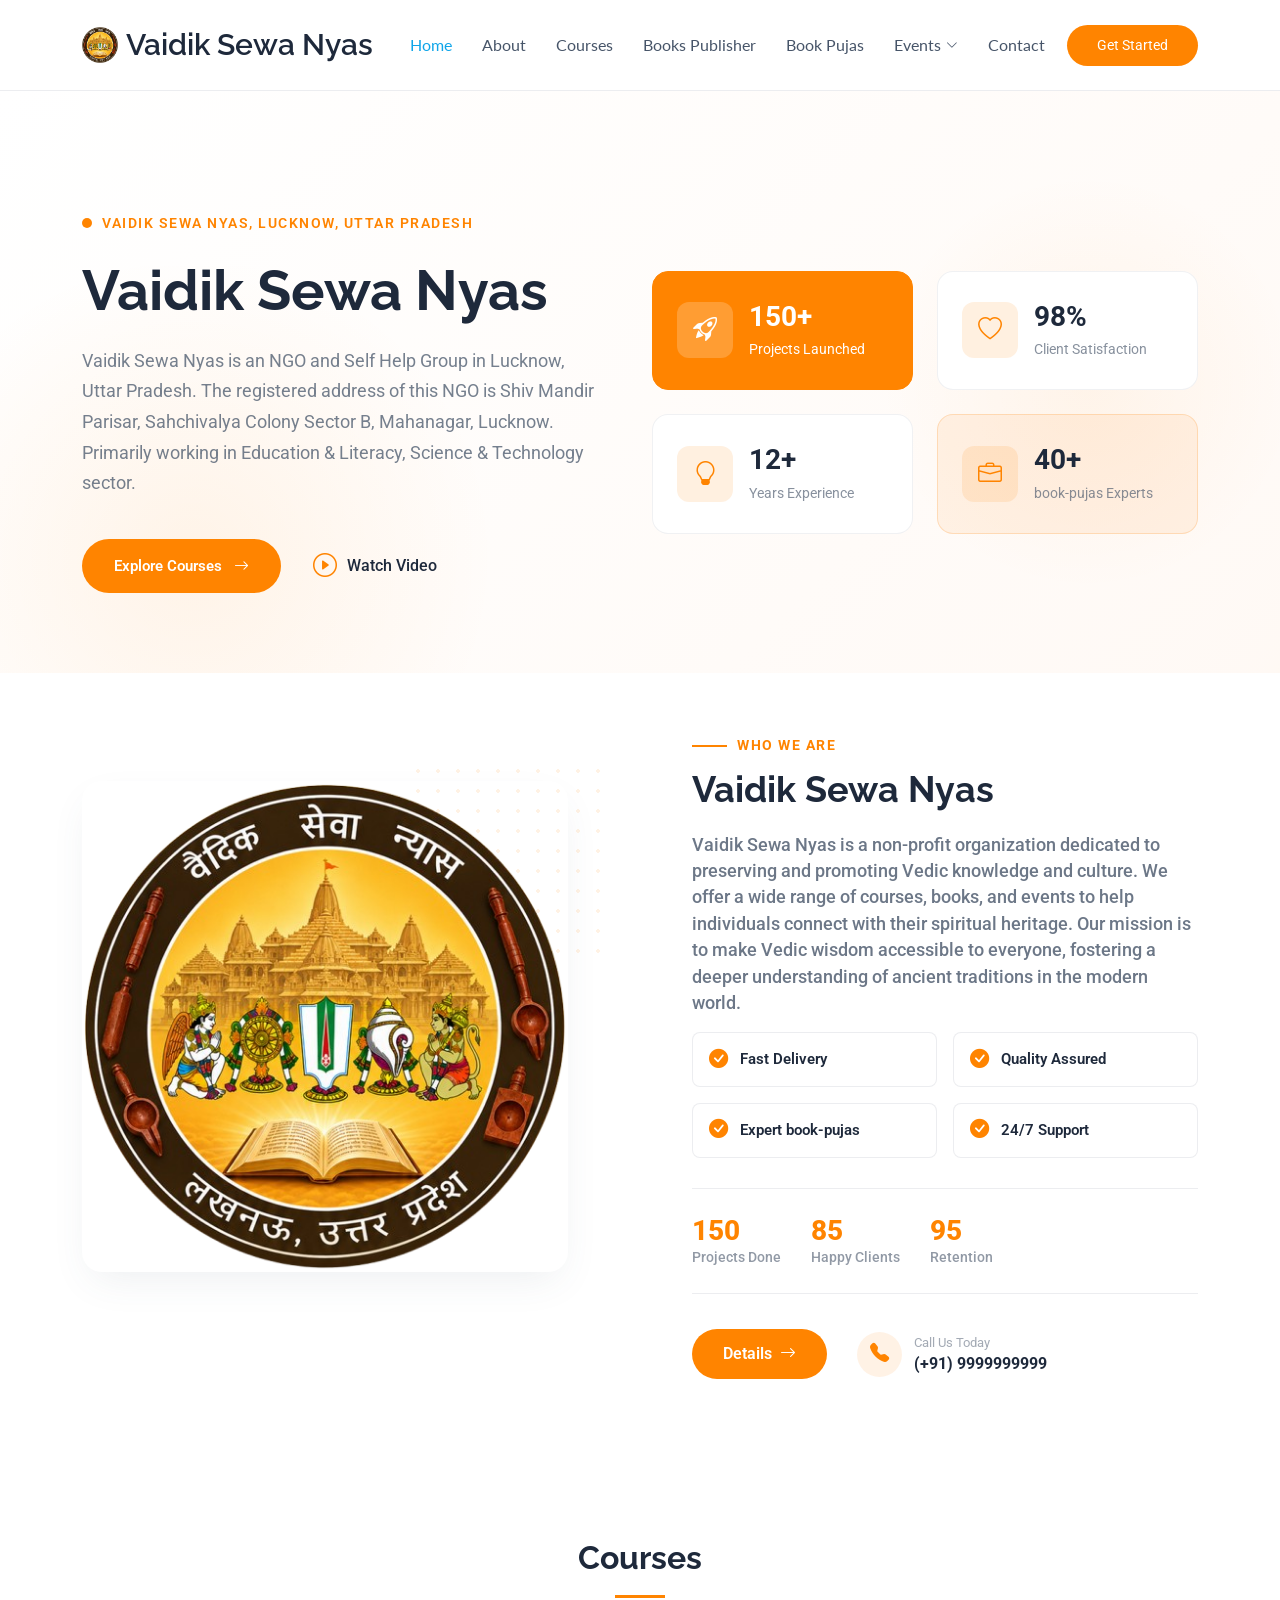
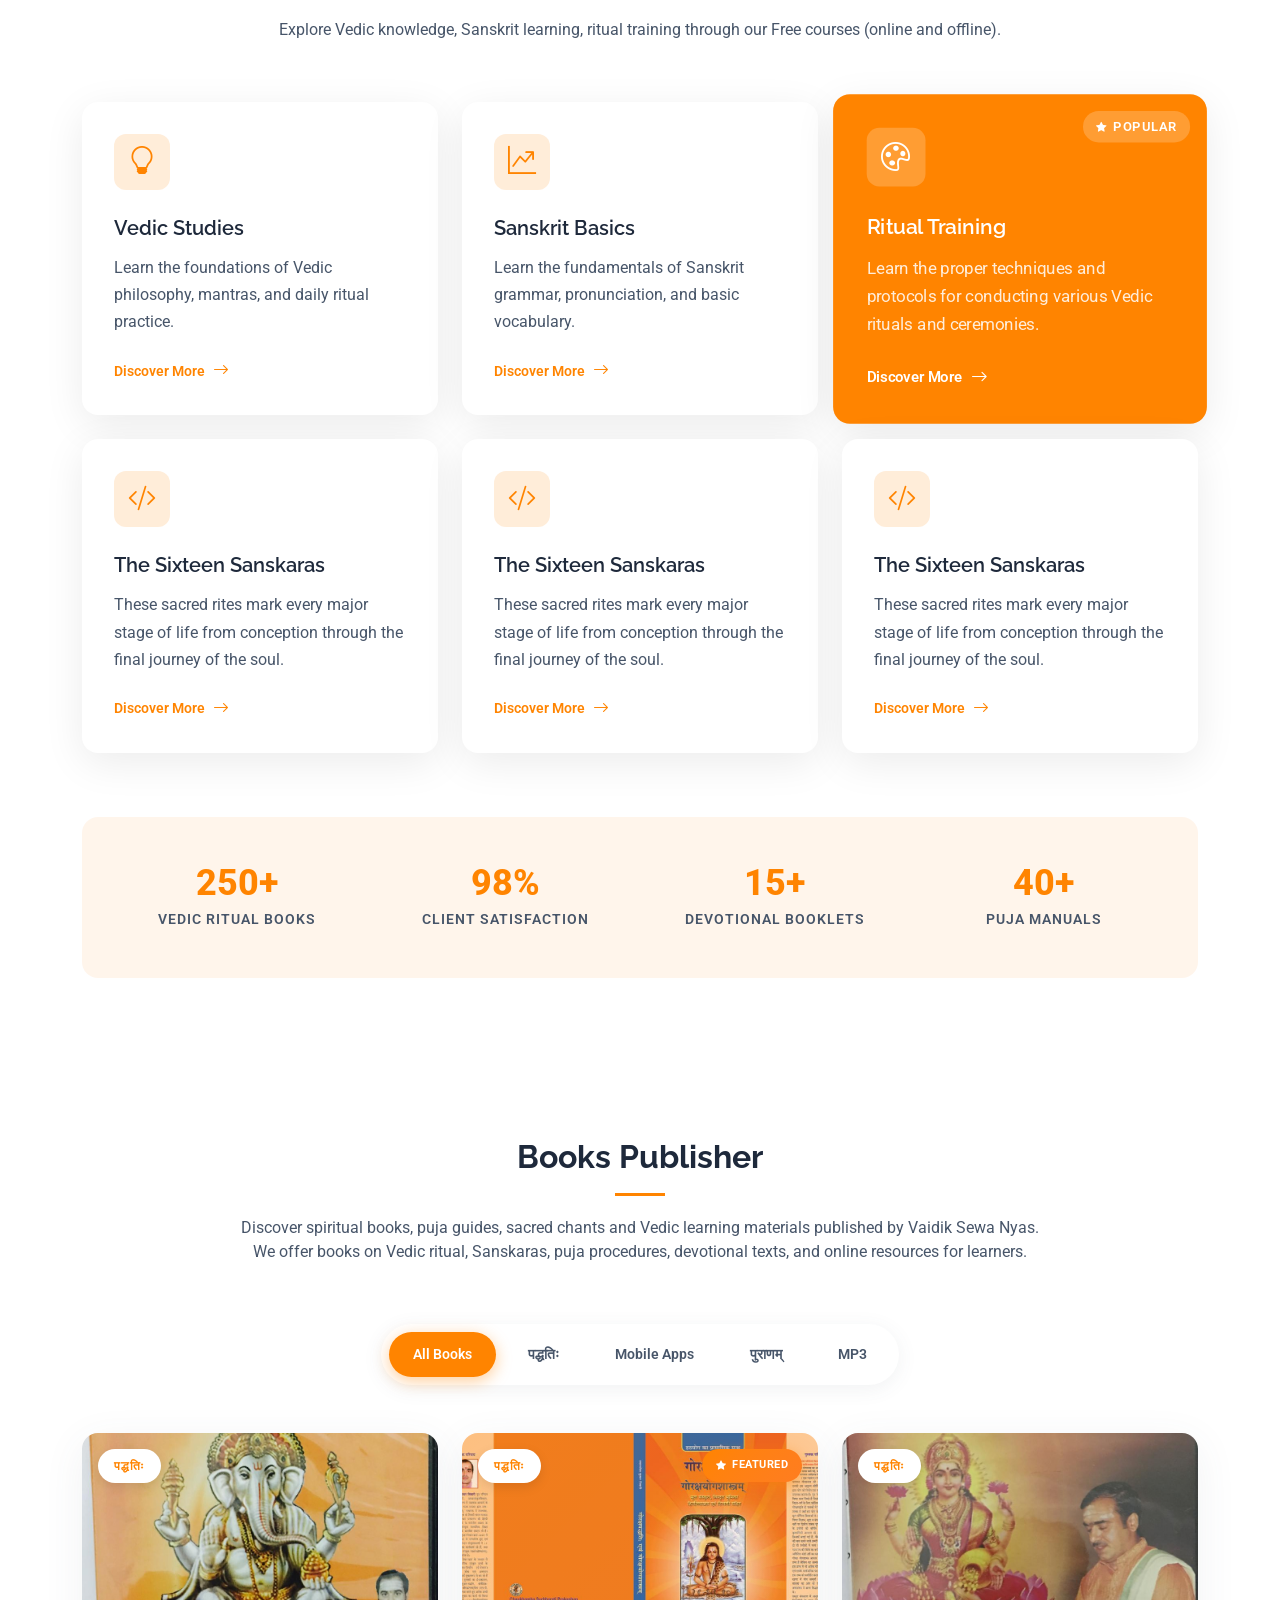
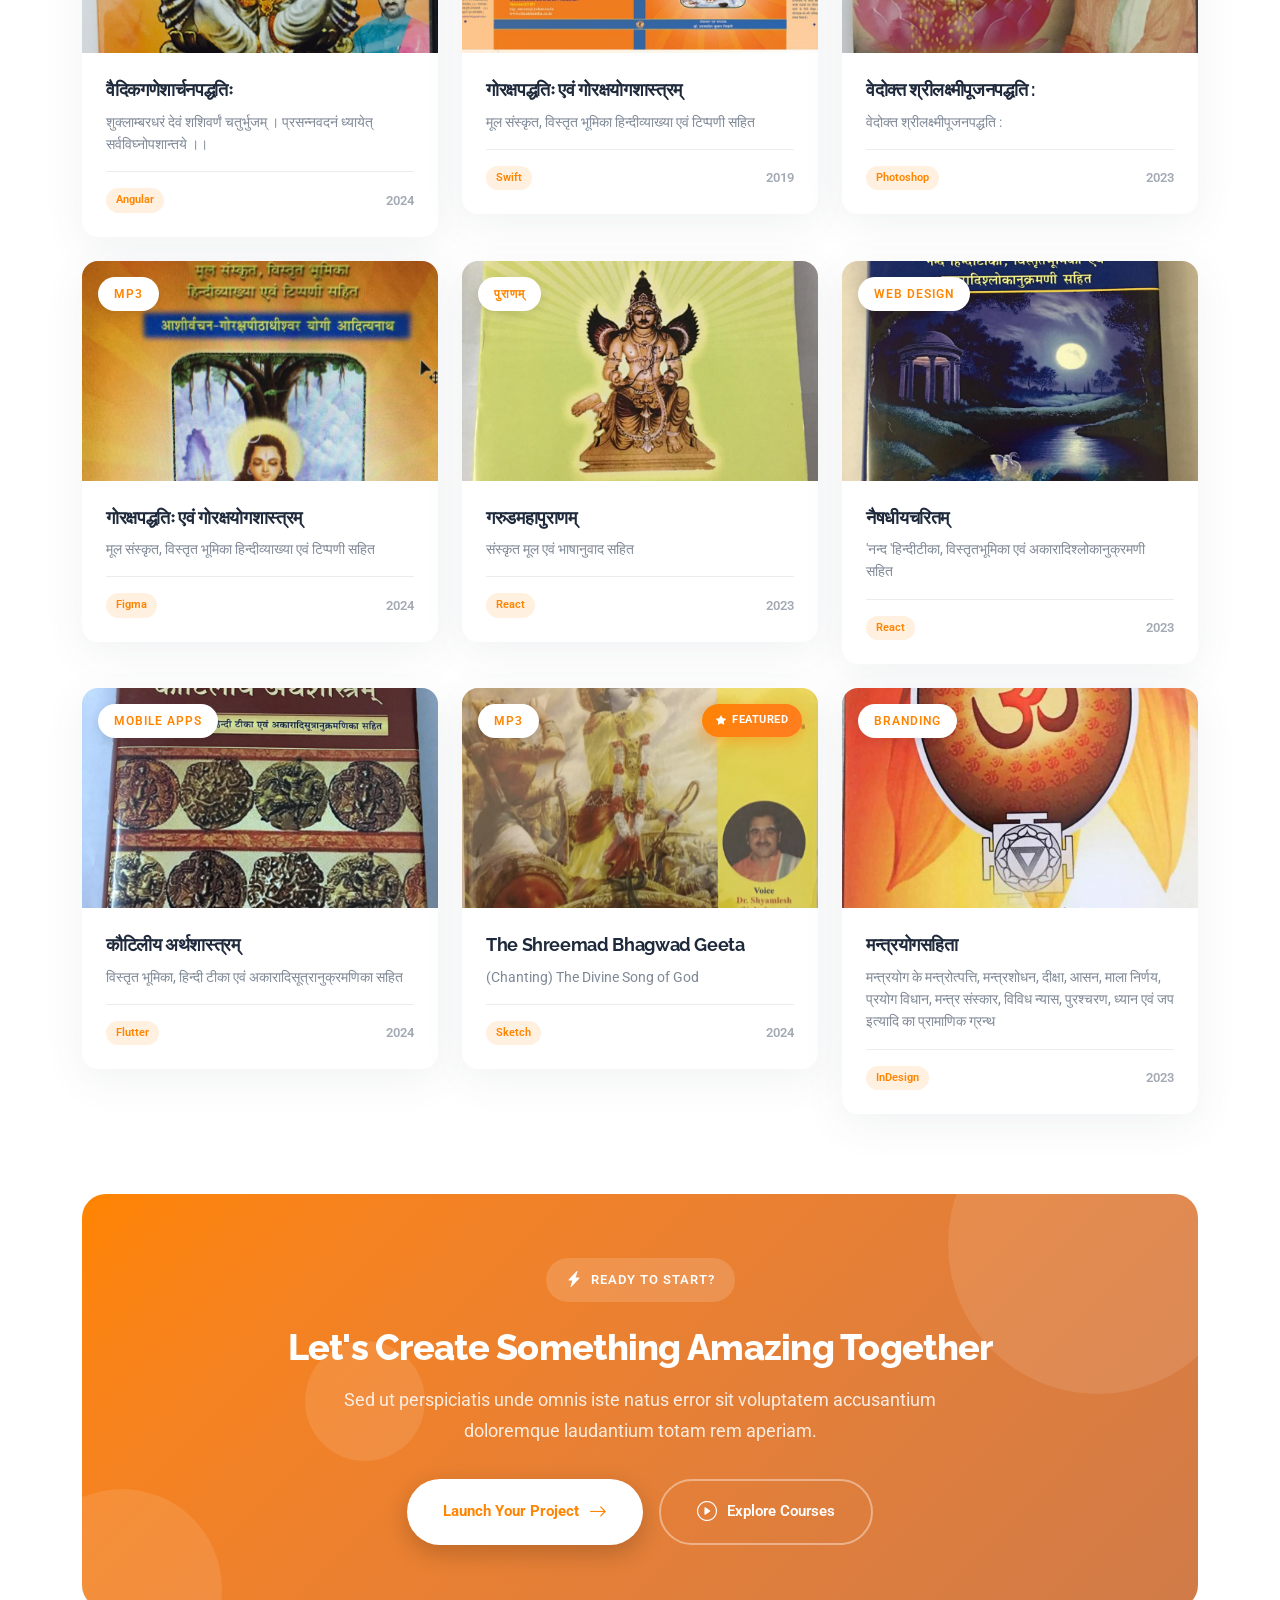
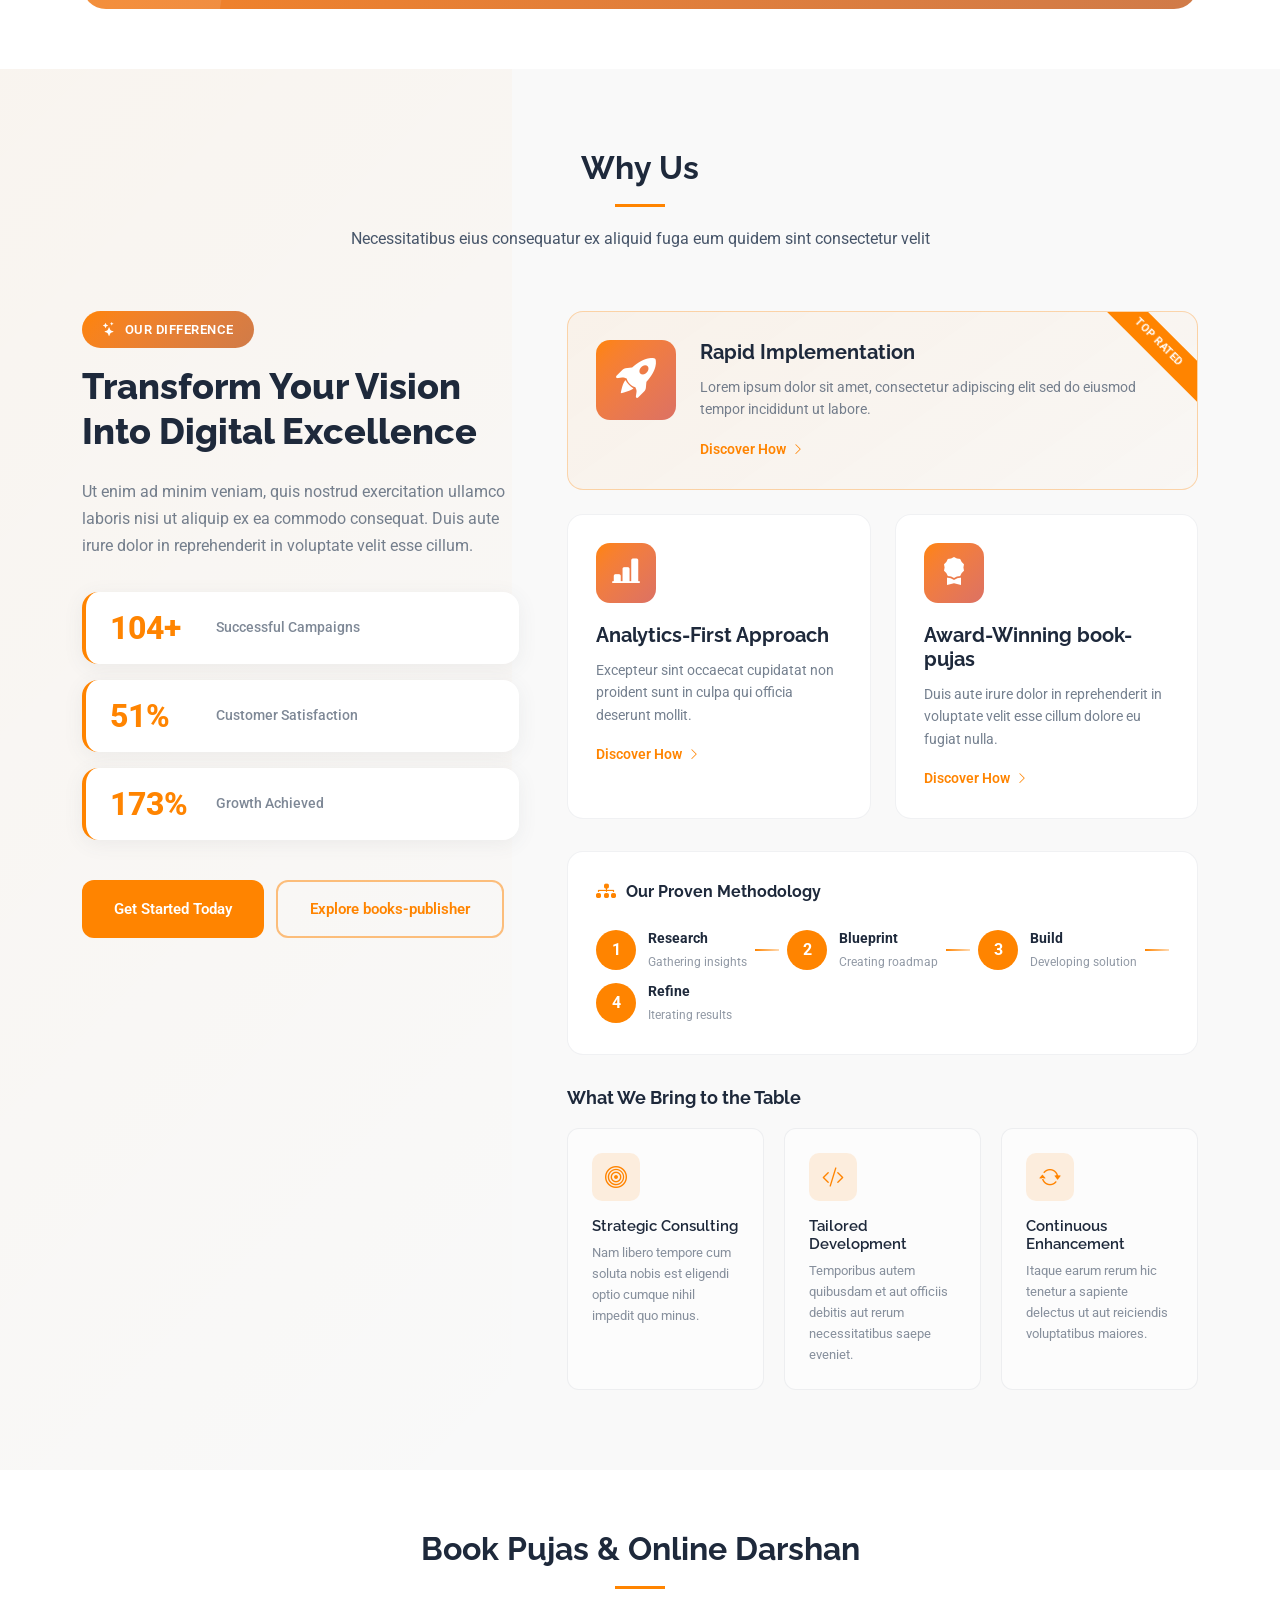
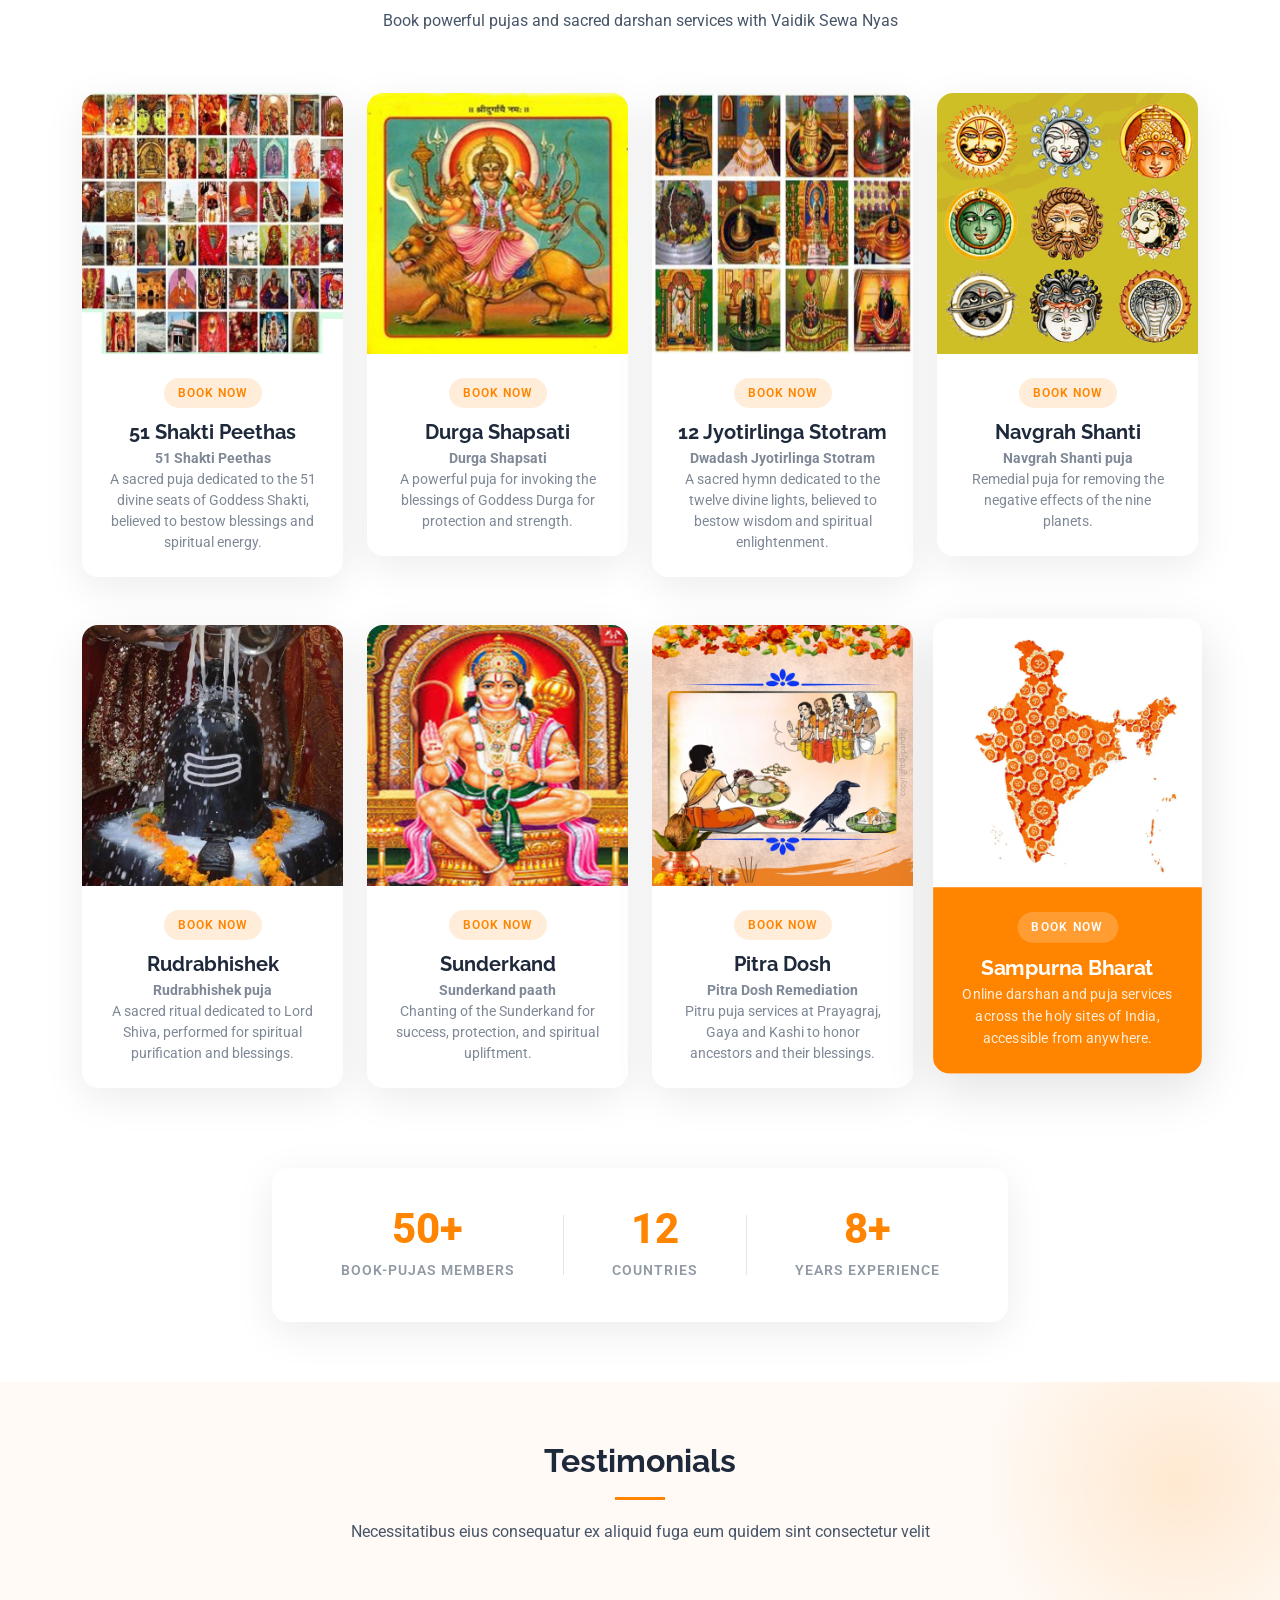
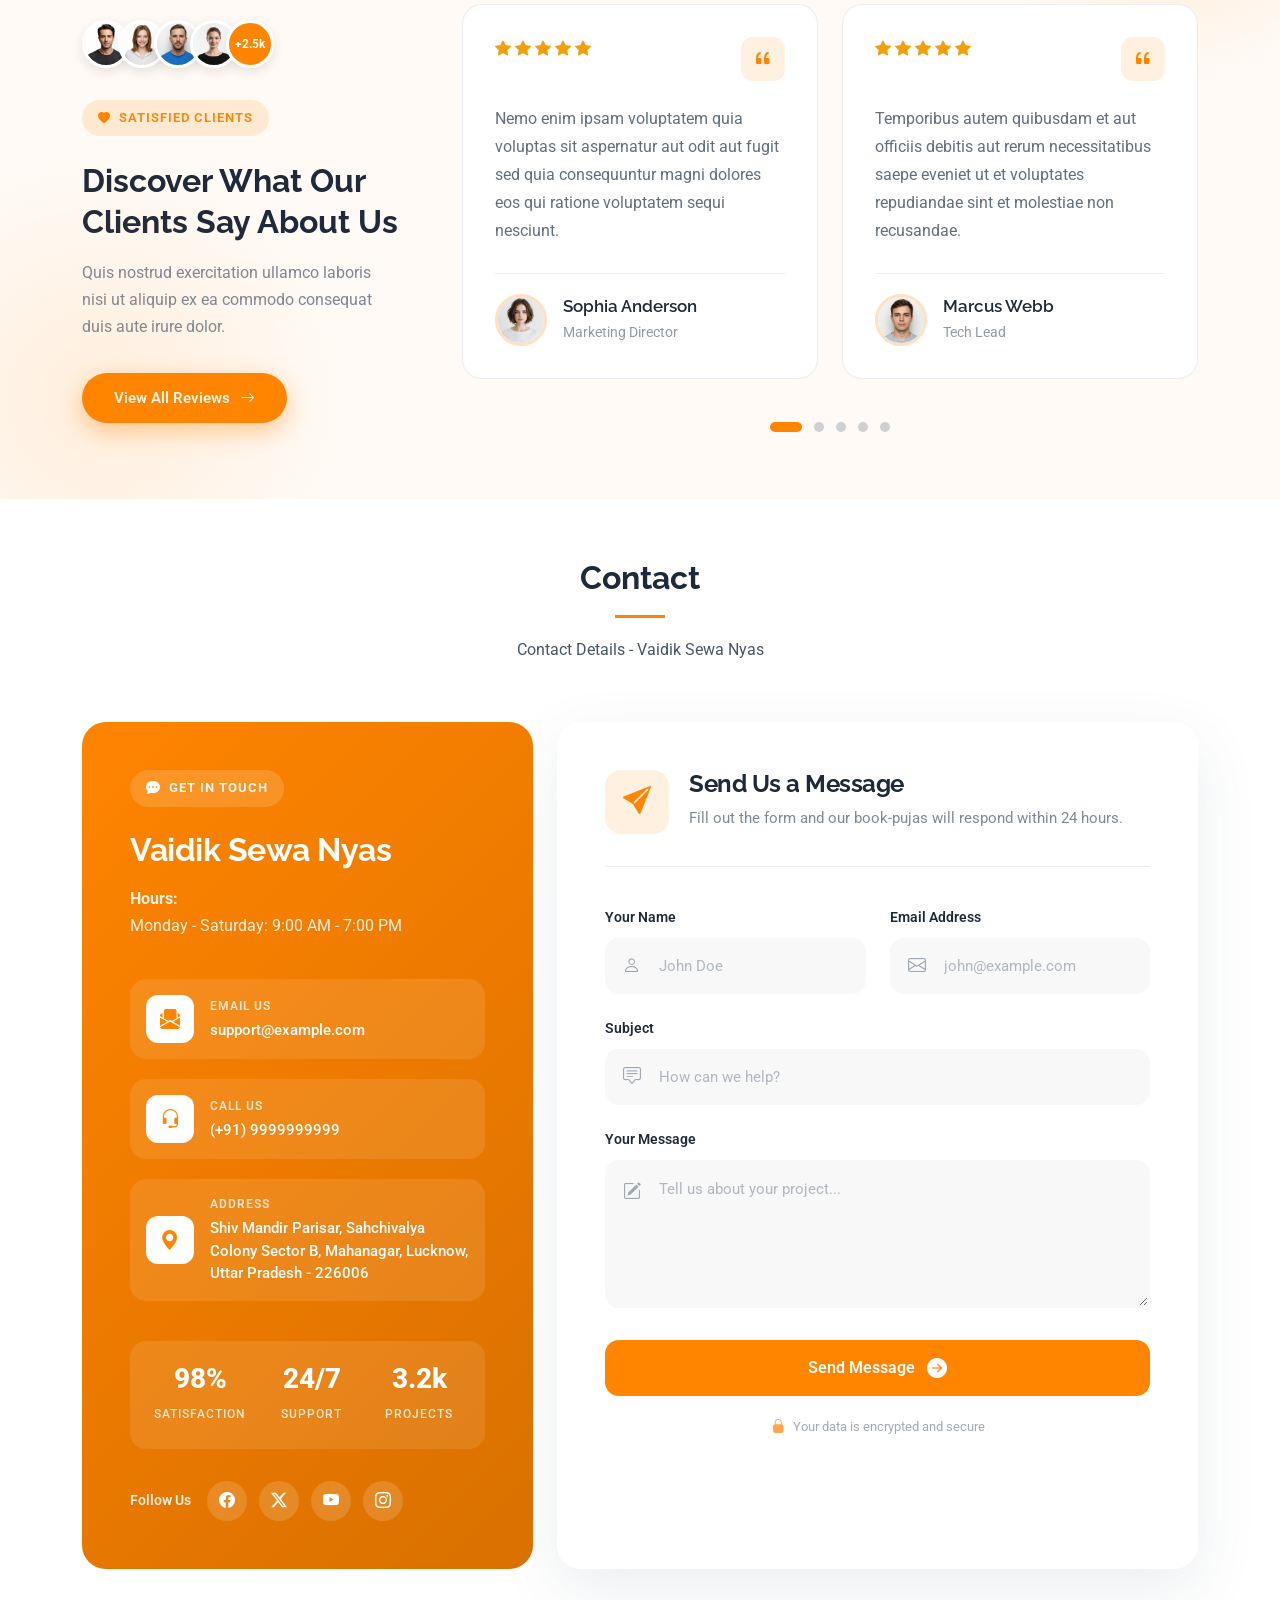
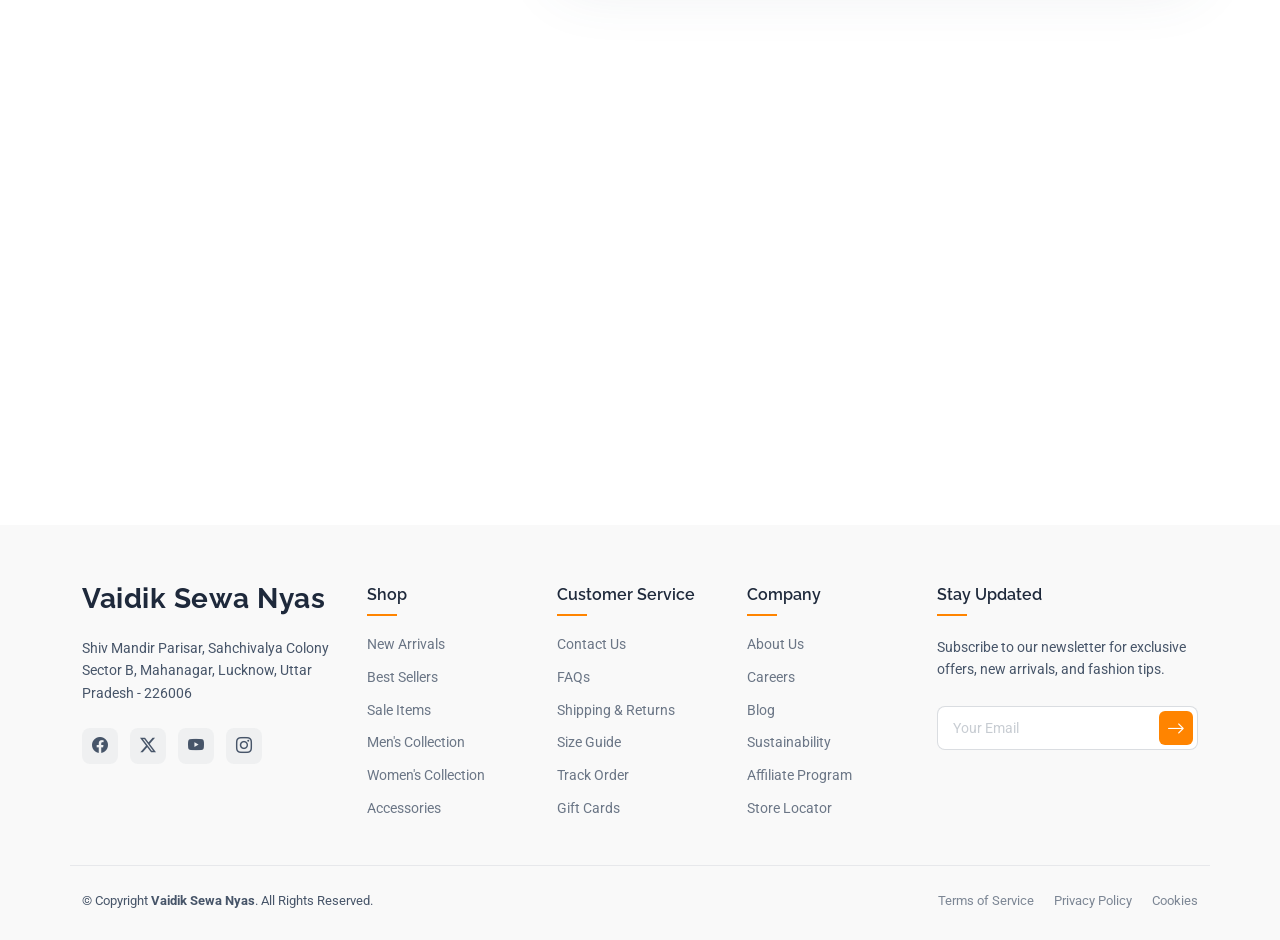
==== commit a4e155f9: "commit" ====
--- a/index.html
+++ b/index.html
@@ -28,10 +28,6 @@
   <link href="assets/css/style.css" rel="stylesheet">
 
 </head>
-
-<!-- Elfsight Website Translator | Untitled Website Translator -->
-<script src="https://elfsightcdn.com/platform.js" async></script>
-<div class="elfsight-app-fd6931a3-665e-41fb-b605-e12c8ddbf60c" data-elfsight-app-lazy></div>
 
 <body class="index-page">
 
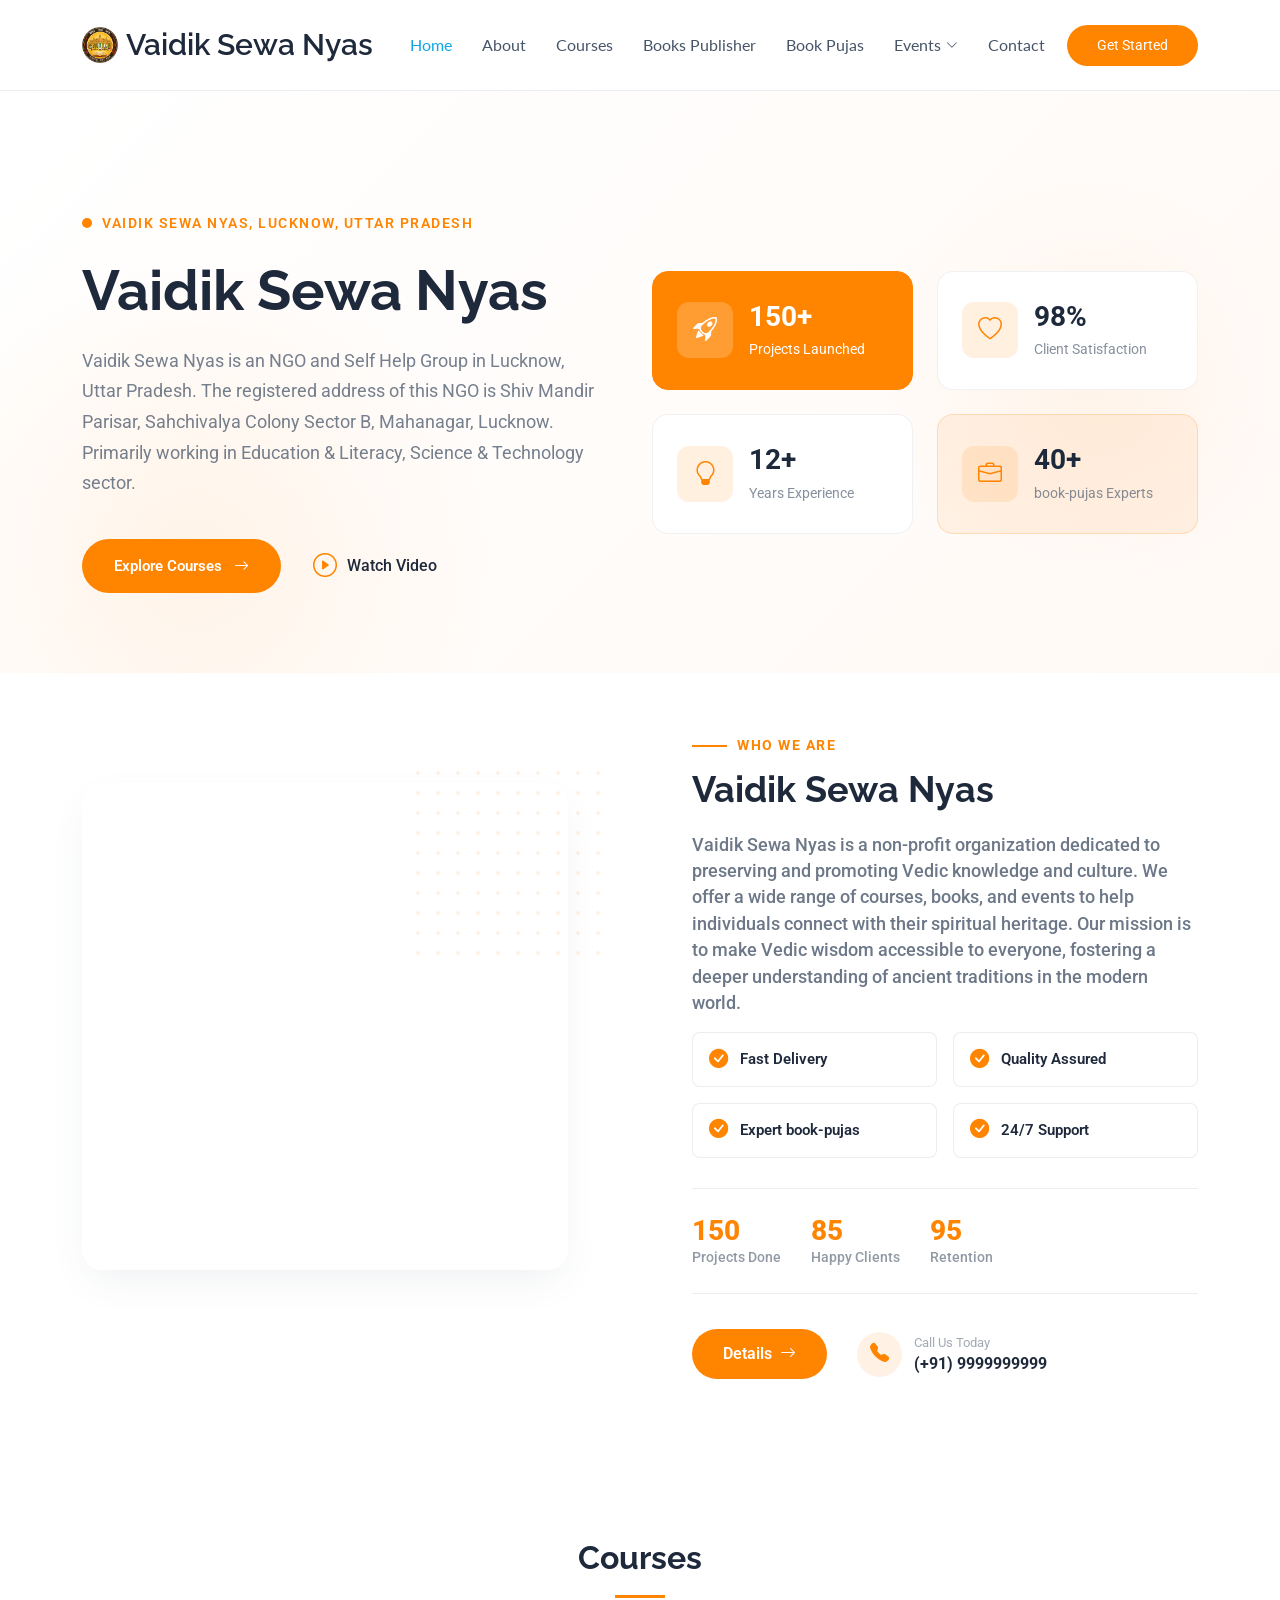
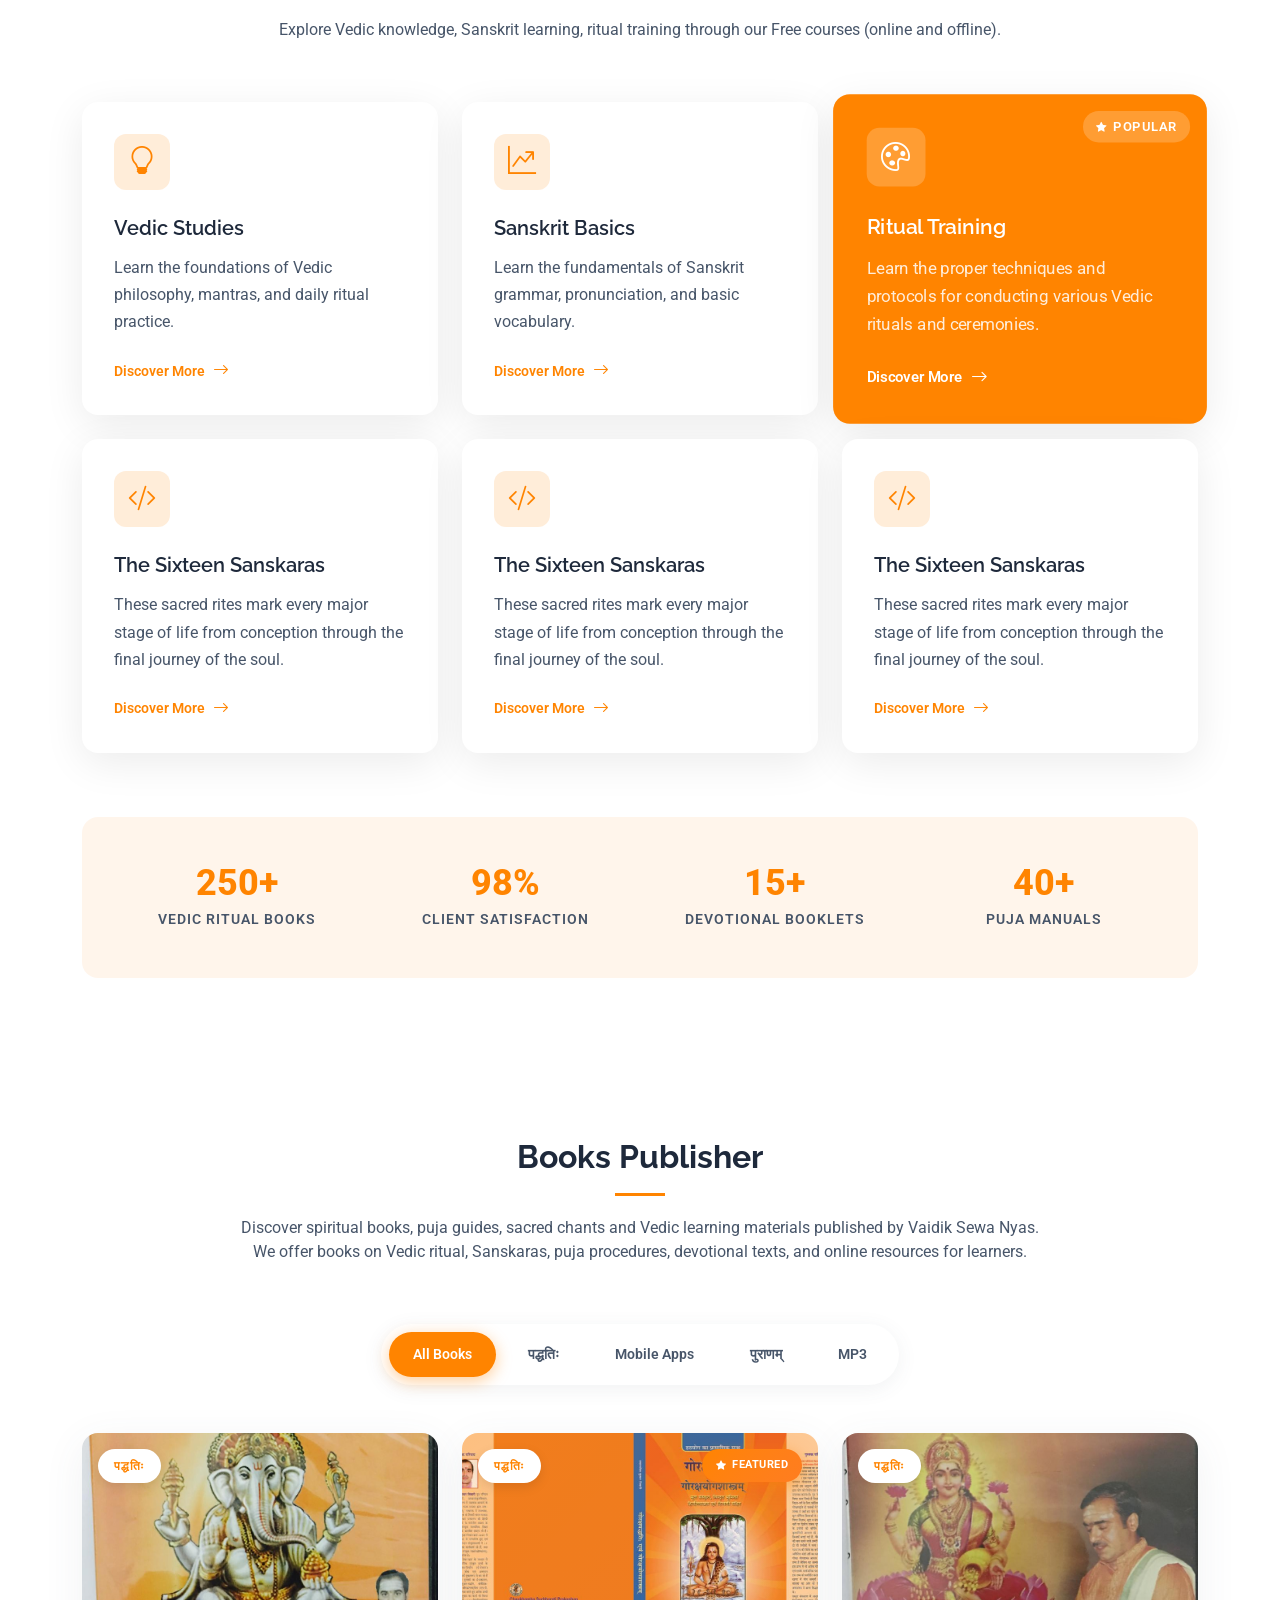
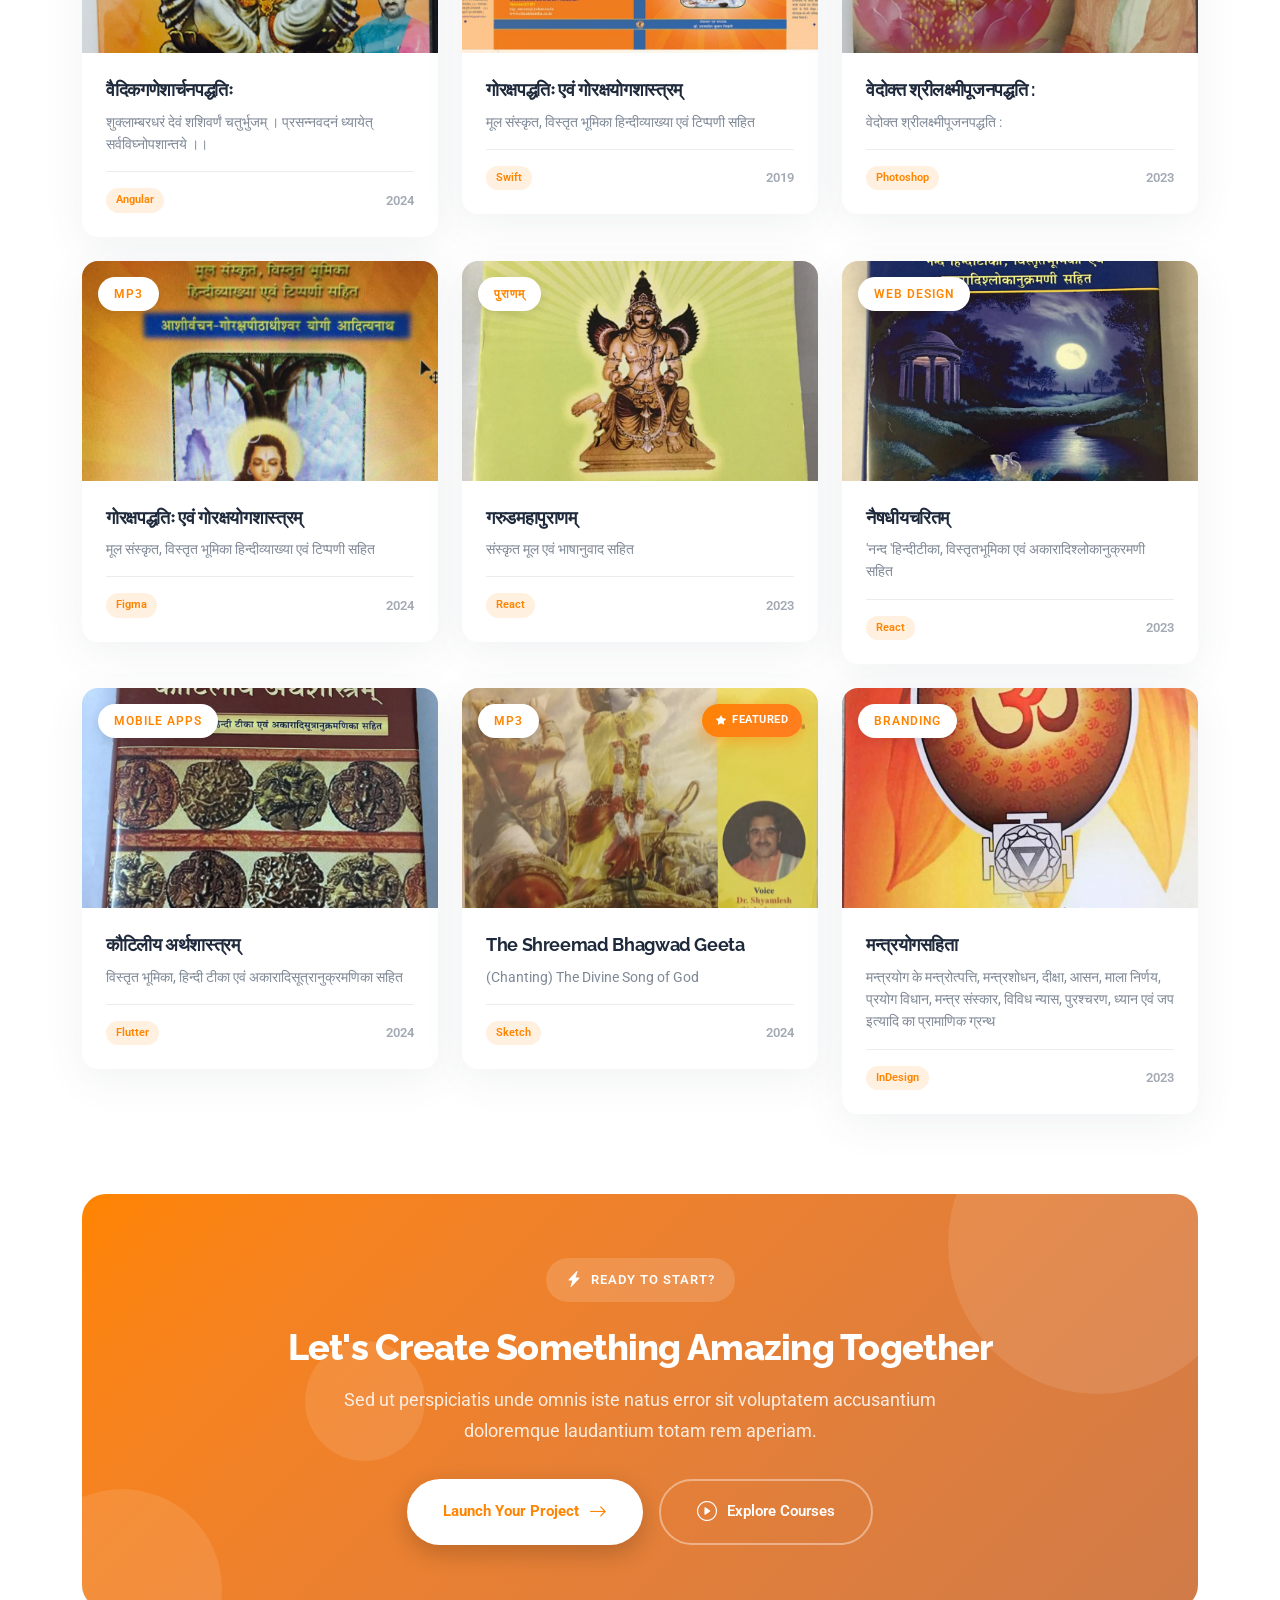
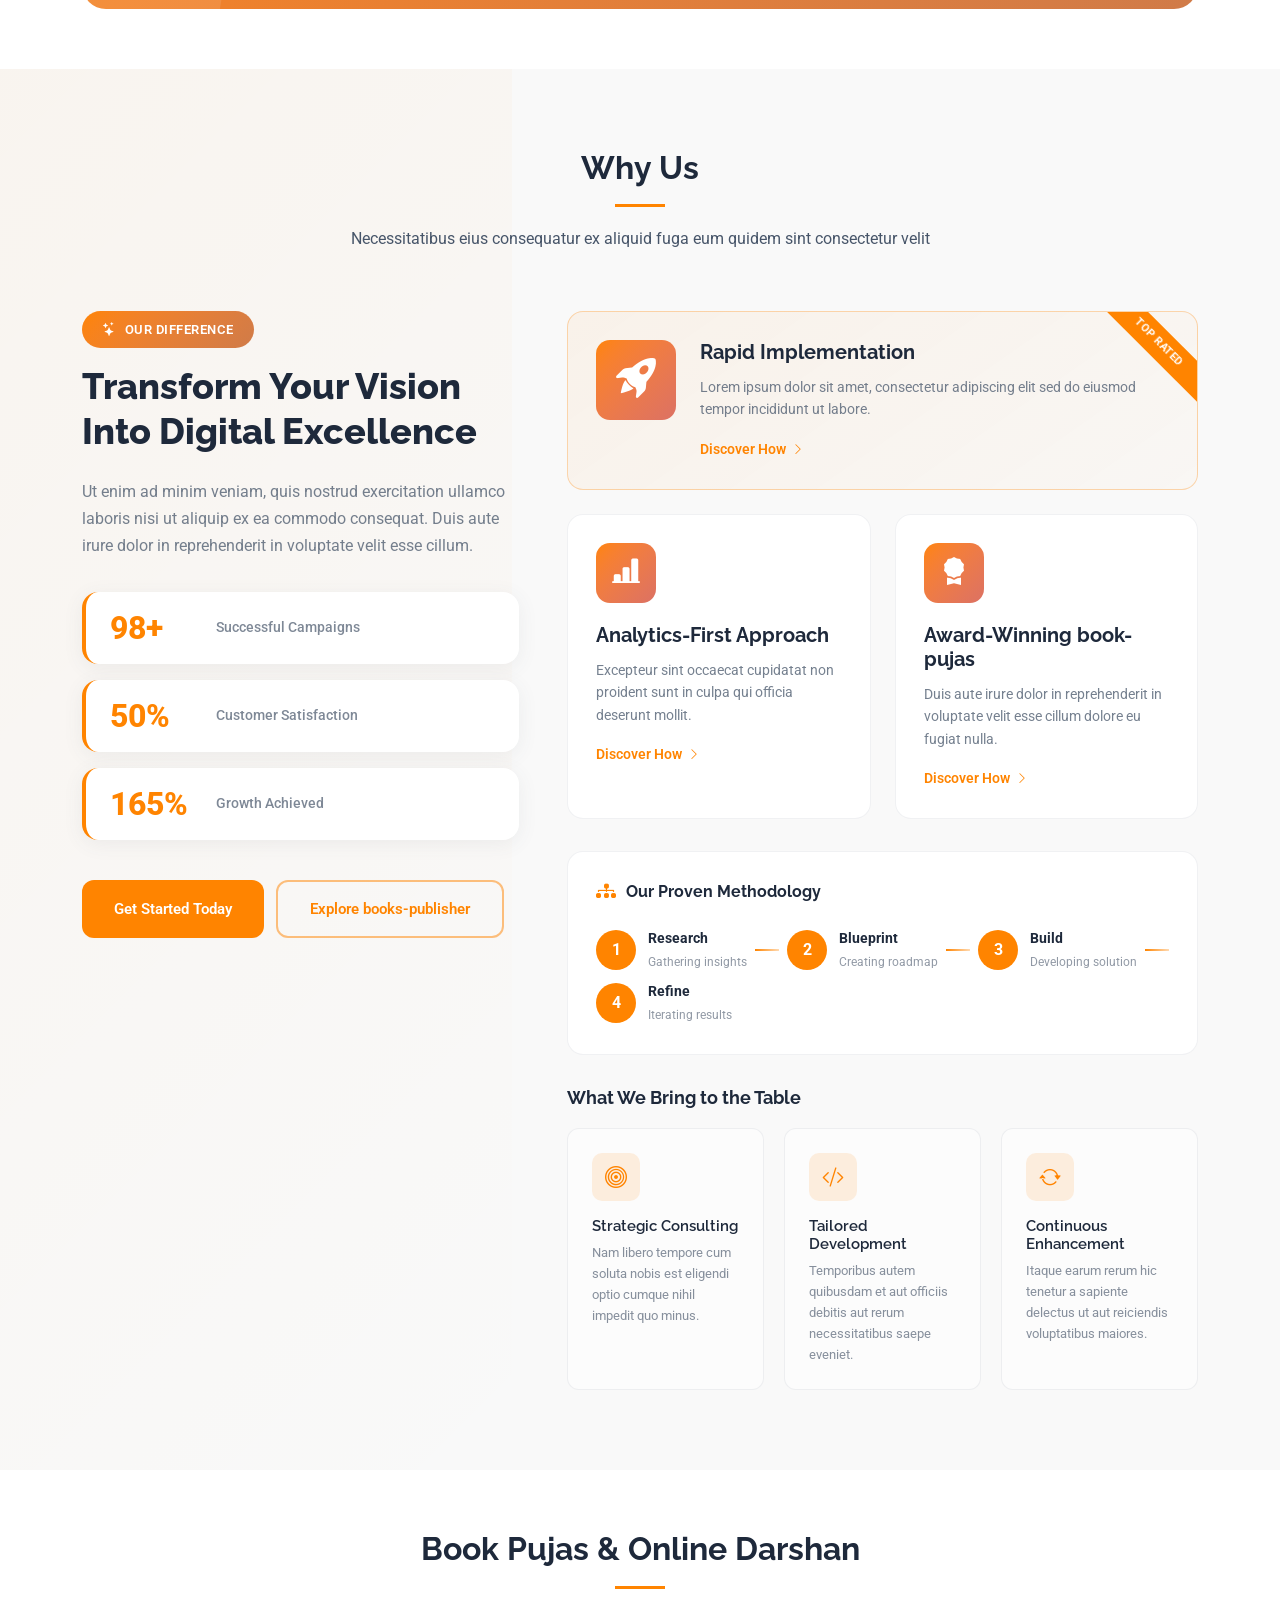
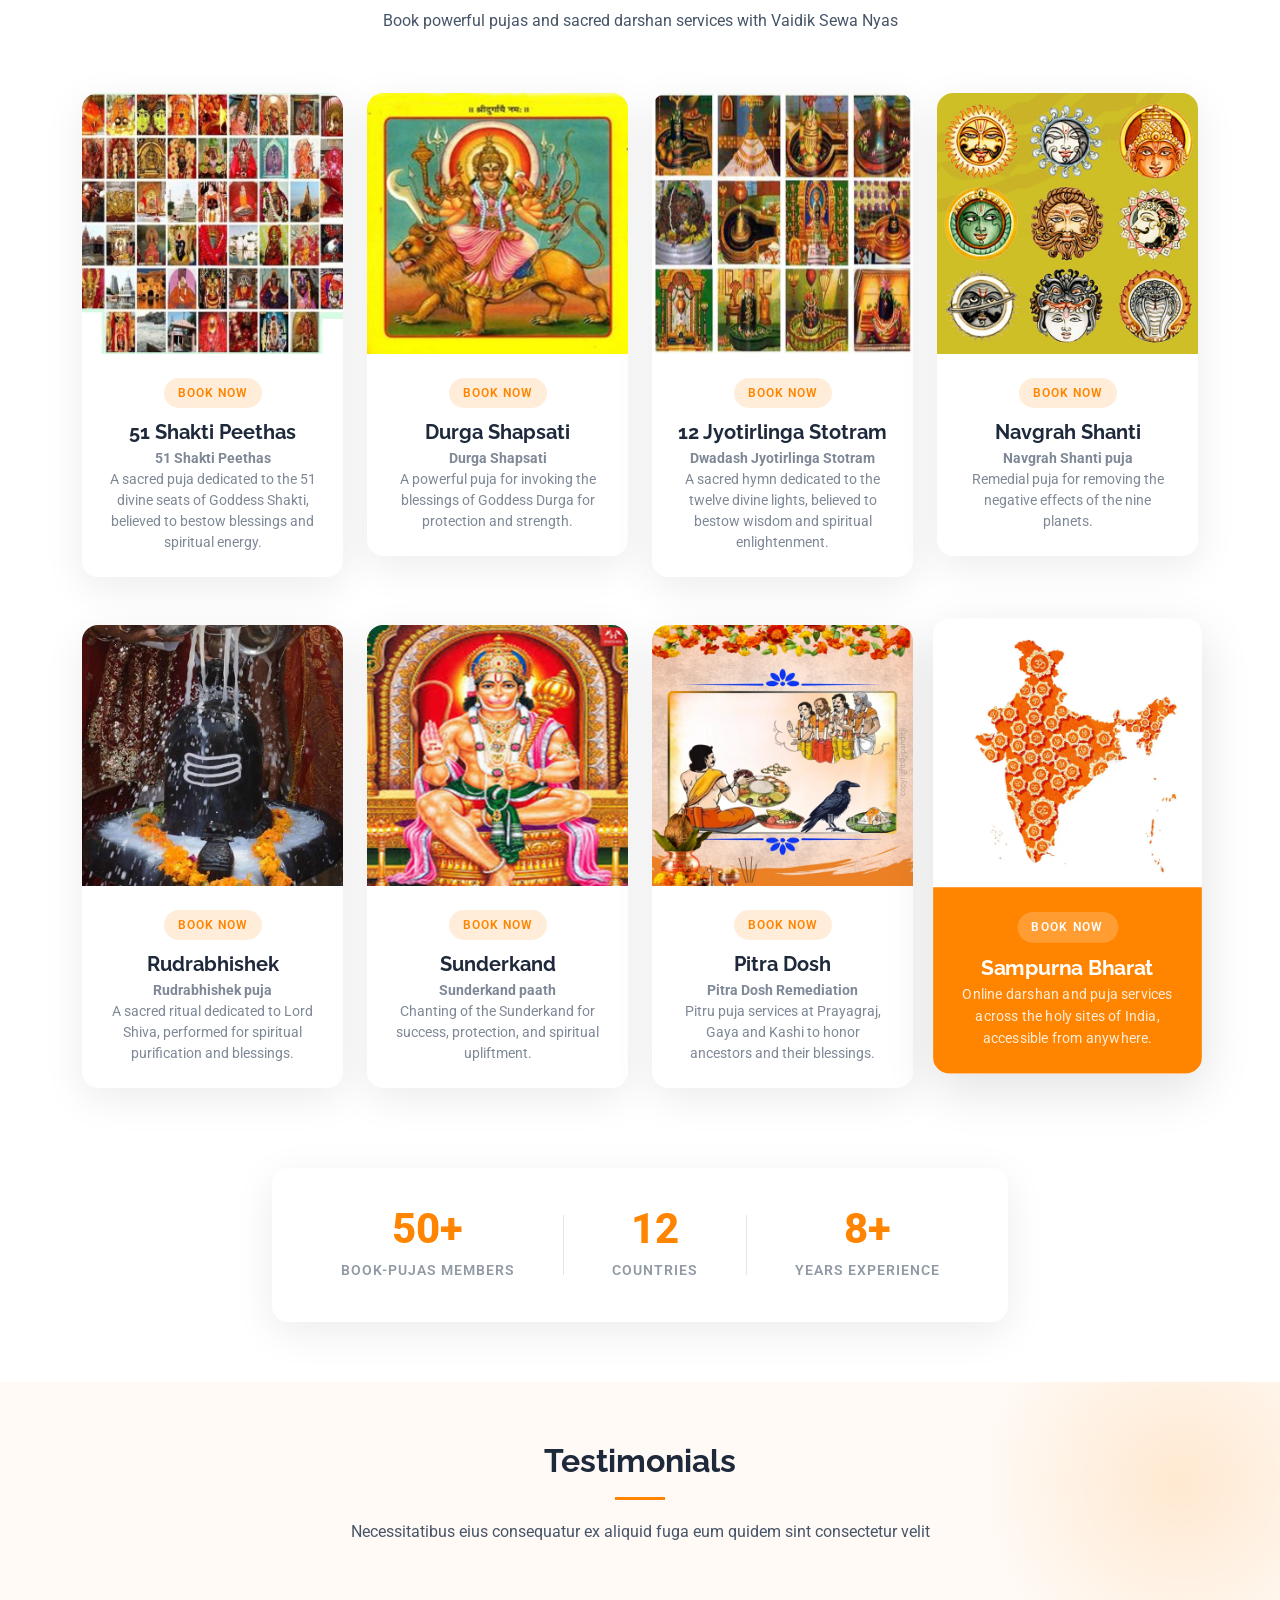
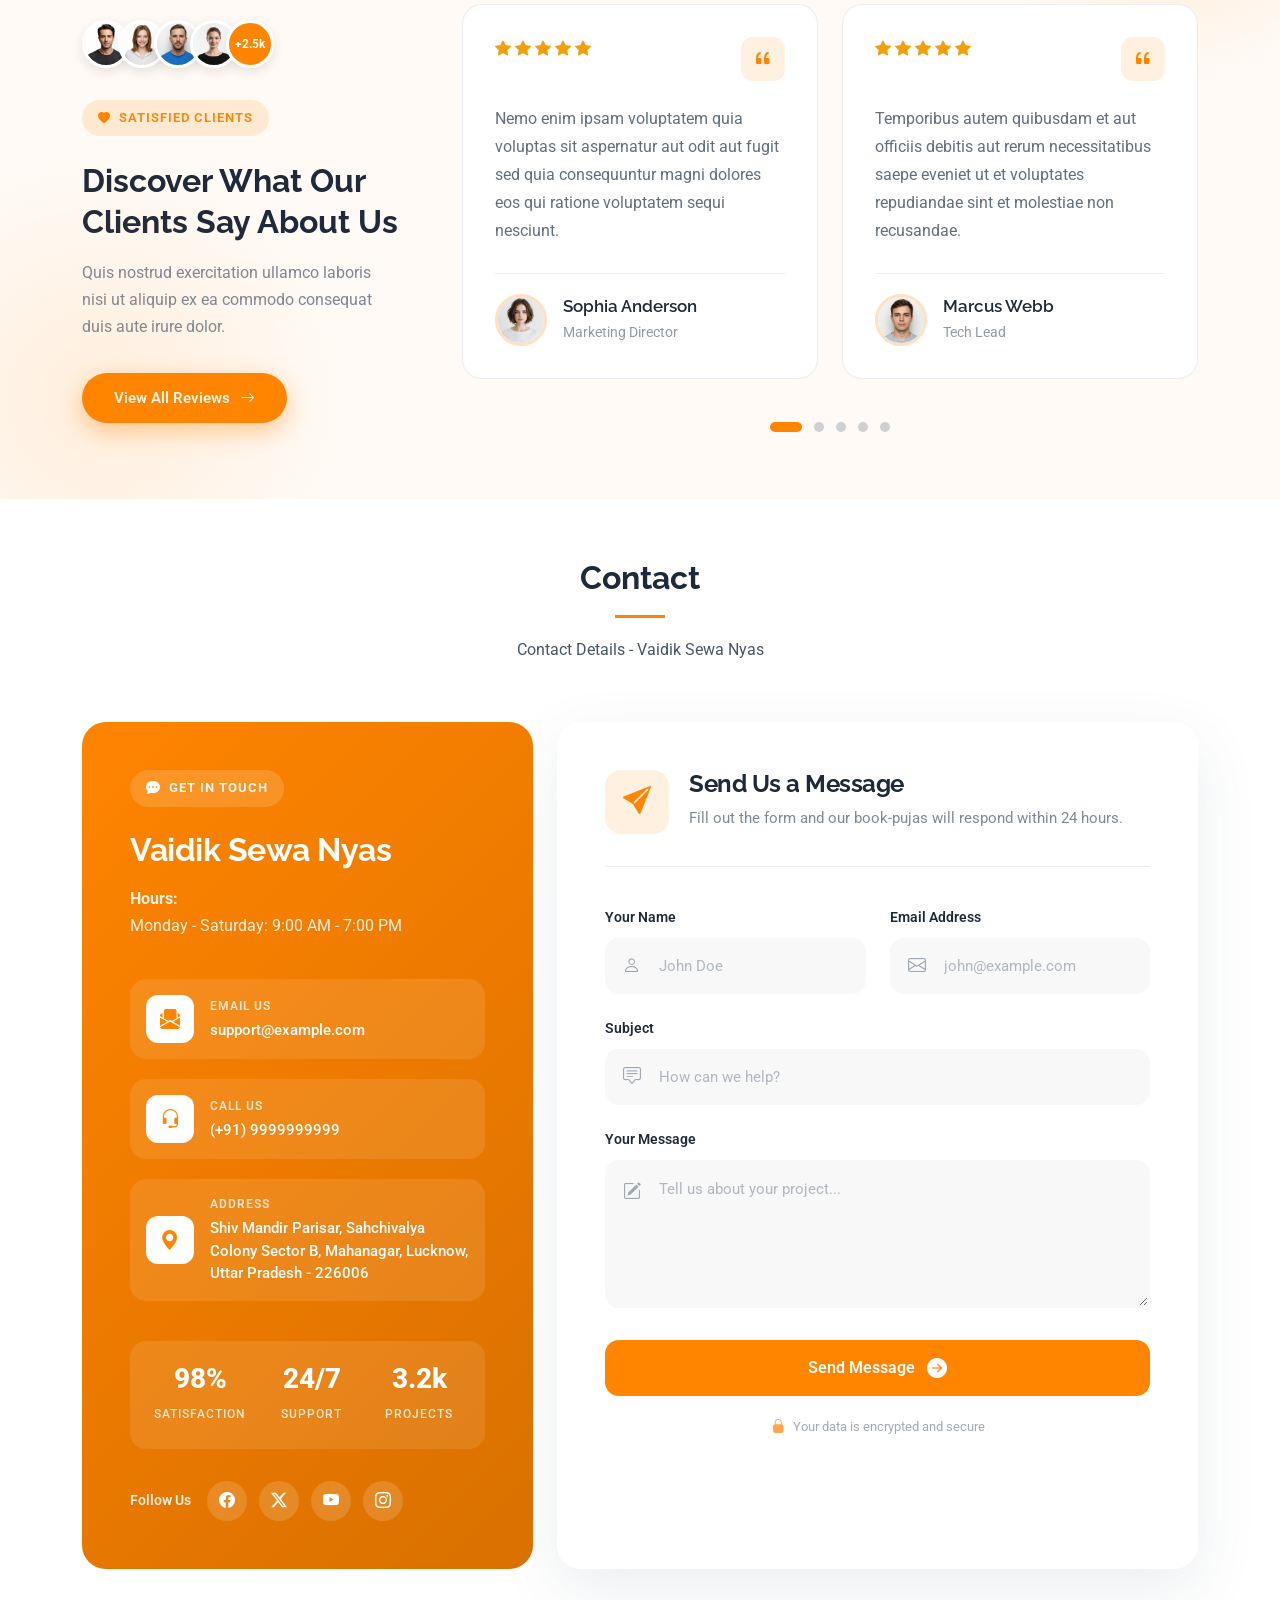
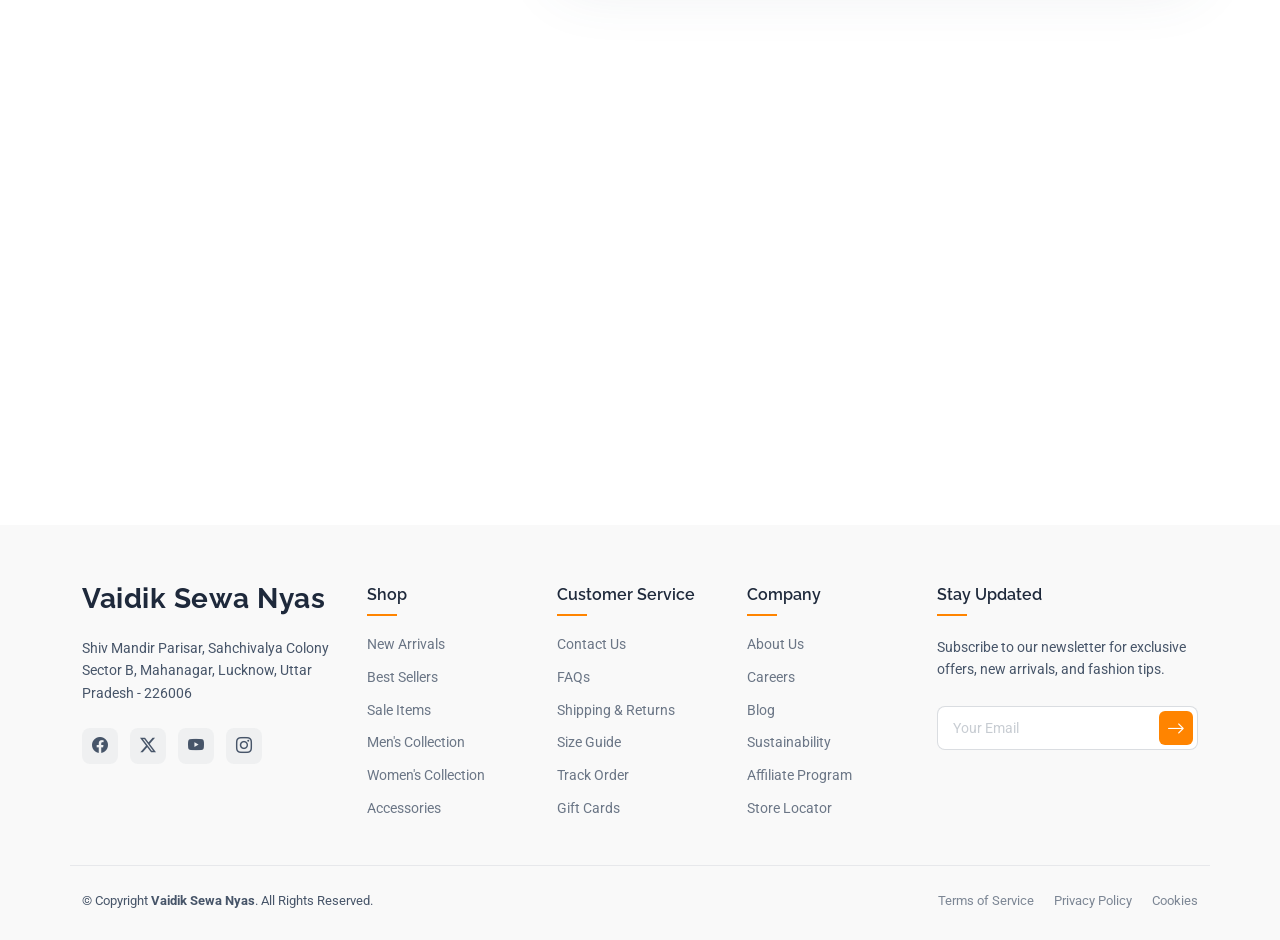
==== commit 61cbc841: "commit1" ====
--- a/index.html
+++ b/index.html
@@ -31,44 +31,43 @@
 
 <body class="index-page">
 
-  <header id="header" class="header d-flex align-items-center sticky-top">
-    <div class="container position-relative d-flex align-items-center justify-content-between">
-
-      <a href="index.html" class="logo d-flex align-items-center me-auto me-xl-0">
-        <!-- Uncomment the line below if you also wish to use an image logo -->
-        <img src="assets/images/logo-vaidiksewanyas.png" alt="Vaidik Sewa Nyas Logo">
-        <h1 class="sitename">Vaidik Sewa Nyas</h1>
-      </a>
-
-      <nav id="navmenu" class="navmenu">
-        <ul>
-          <li><a href="#hero" class="active">Home</a></li>
-          <li><a href="#about">About</a></li>
-          <li><a href="#Courses">Courses</a></li>
-          <li><a href="#books-publisher">Books Publisher</a></li>
-          <li><a href="#book-pujas">Book Pujas</a></li>
-          <li class="dropdown"><a href="#"><span>Events</span> <i class="bi bi-chevron-down toggle-dropdown"></i></a>
-            <ul>
-              <li><a href="#">Magh Mela, Prayagraj</a></li>
-              <li class="dropdown"><a href="#"><span>Kumbh (4)</span> <i class="bi bi-chevron-down toggle-dropdown"></i></a>
-                <ul>
-                  <li><a href="#">Prayagraj Kumbh</a></li>
-                  <li><a href="#">Ujjain Kumbh</a></li>
-                  <li><a href="#">Haridwar Kumbh</a></li>
-                  <li><a href="#">Kashi Kumbh</a></li>
-                </ul>
-              </li>
-            </ul>
-          </li>
-          <li><a href="#contact">Contact</a></li>
-        </ul>
-        <i class="mobile-nav-toggle d-xl-none bi bi-list"></i>
-      </nav>
-
-      <a class="btn-getstarted" href="index.html#about">Get Started</a>
-
-    </div>
-  </header>
+    <header id="header" class="header d-flex align-items-center sticky-top">
+      <div class="container position-relative d-flex align-items-center justify-content-between">
+
+        <a href="index.html" class="logo d-flex align-items-center me-auto me-xl-0">
+          <img src="assets/images/logo-vaidiksewanyas.png" alt="Vaidik Sewa Nyas Logo">
+          <h1 class="sitename">Vaidik Sewa Nyas</h1>
+        </a>
+
+        <nav id="navmenu" class="navmenu">
+          <ul>
+            <li><a href="#hero" class="active">Home</a></li>
+            <li><a href="#about">About</a></li>
+            <li><a href="#Courses">Courses</a></li>
+            <li><a href="#books-publisher">Books Publisher</a></li>
+            <li><a href="#book-pujas">Book Pujas</a></li>
+            <li class="dropdown"><a href="#"><span>Events</span> <i class="bi bi-chevron-down toggle-dropdown"></i></a>
+              <ul>
+                <li><a href="#">Magh Mela, Prayagraj</a></li>
+                <li class="dropdown"><a href="#"><span>Kumbh (4)</span> <i class="bi bi-chevron-down toggle-dropdown"></i></a>
+                  <ul>
+                    <li><a href="#">Prayagraj Kumbh</a></li>
+                    <li><a href="#">Ujjain Kumbh</a></li>
+                    <li><a href="#">Haridwar Kumbh</a></li>
+                    <li><a href="#">Kashi Kumbh</a></li>
+                  </ul>
+                </li>
+              </ul>
+            </li>
+            <li><a href="#contact">Contact</a></li>
+          </ul>
+          <i class="mobile-nav-toggle d-xl-none bi bi-list"></i>
+        </nav>
+
+        <a class="btn-getstarted" href="index.html#about">Get Started</a>
+
+      </div>
+    </header>
 
   <main class="main">
 
@@ -163,7 +162,9 @@
           <div class="col-xl-6 aos-init aos-animate" data-aos="fade-right" data-aos-delay="200">
             <div class="about-images-wrapper">
               <div class="image-main">
-                <img src="assets/images/logo-vaidiksewanyas.png" alt="Vaidik Sewa Nyas" class="img-fluid">
+                <video width="780" height="480" autoplay loop muted playsinline style="width: 100%; max-width: 100%; border-radius: 15px;">
+                  <source src="/Vaidik-Sewa-Nyas/assets/images/logo-video.mp4" type="video/mp4">
+                </video>
               </div>
               <div class="shape-pattern"></div>
             </div>
